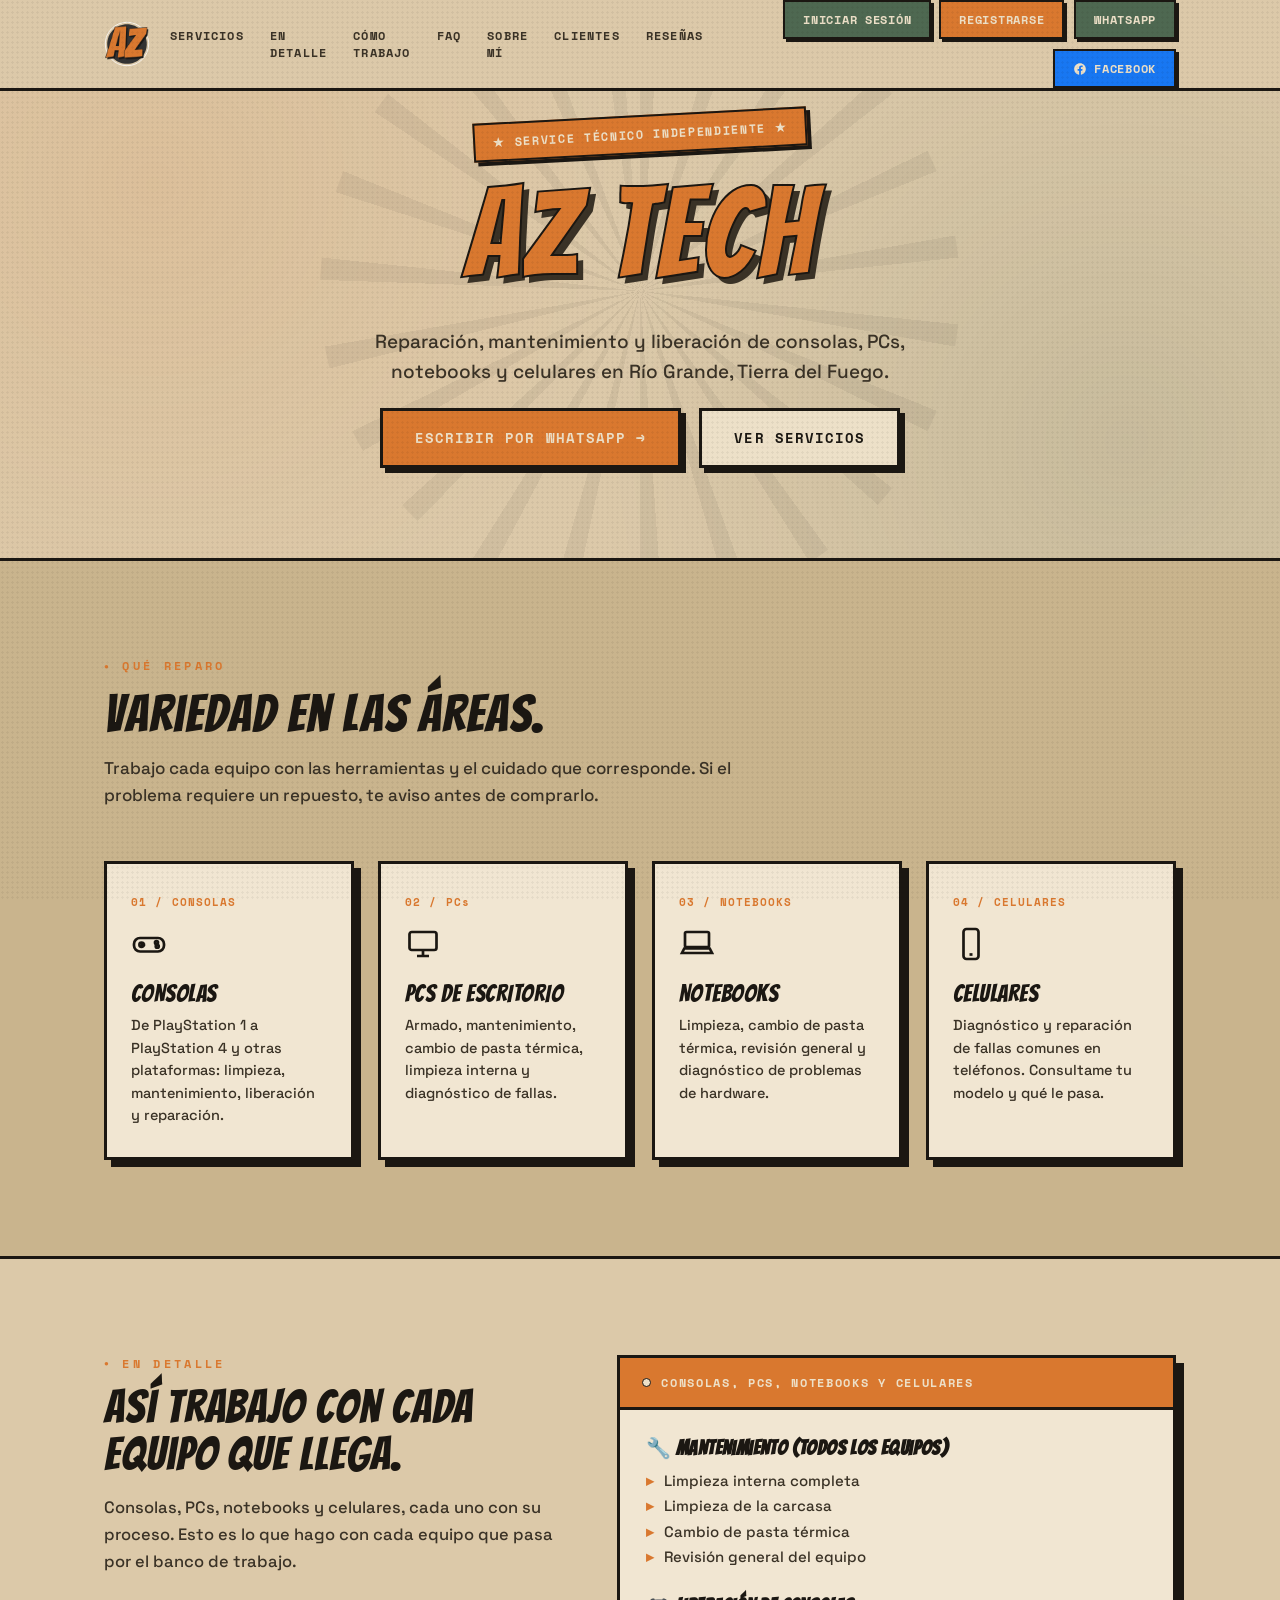
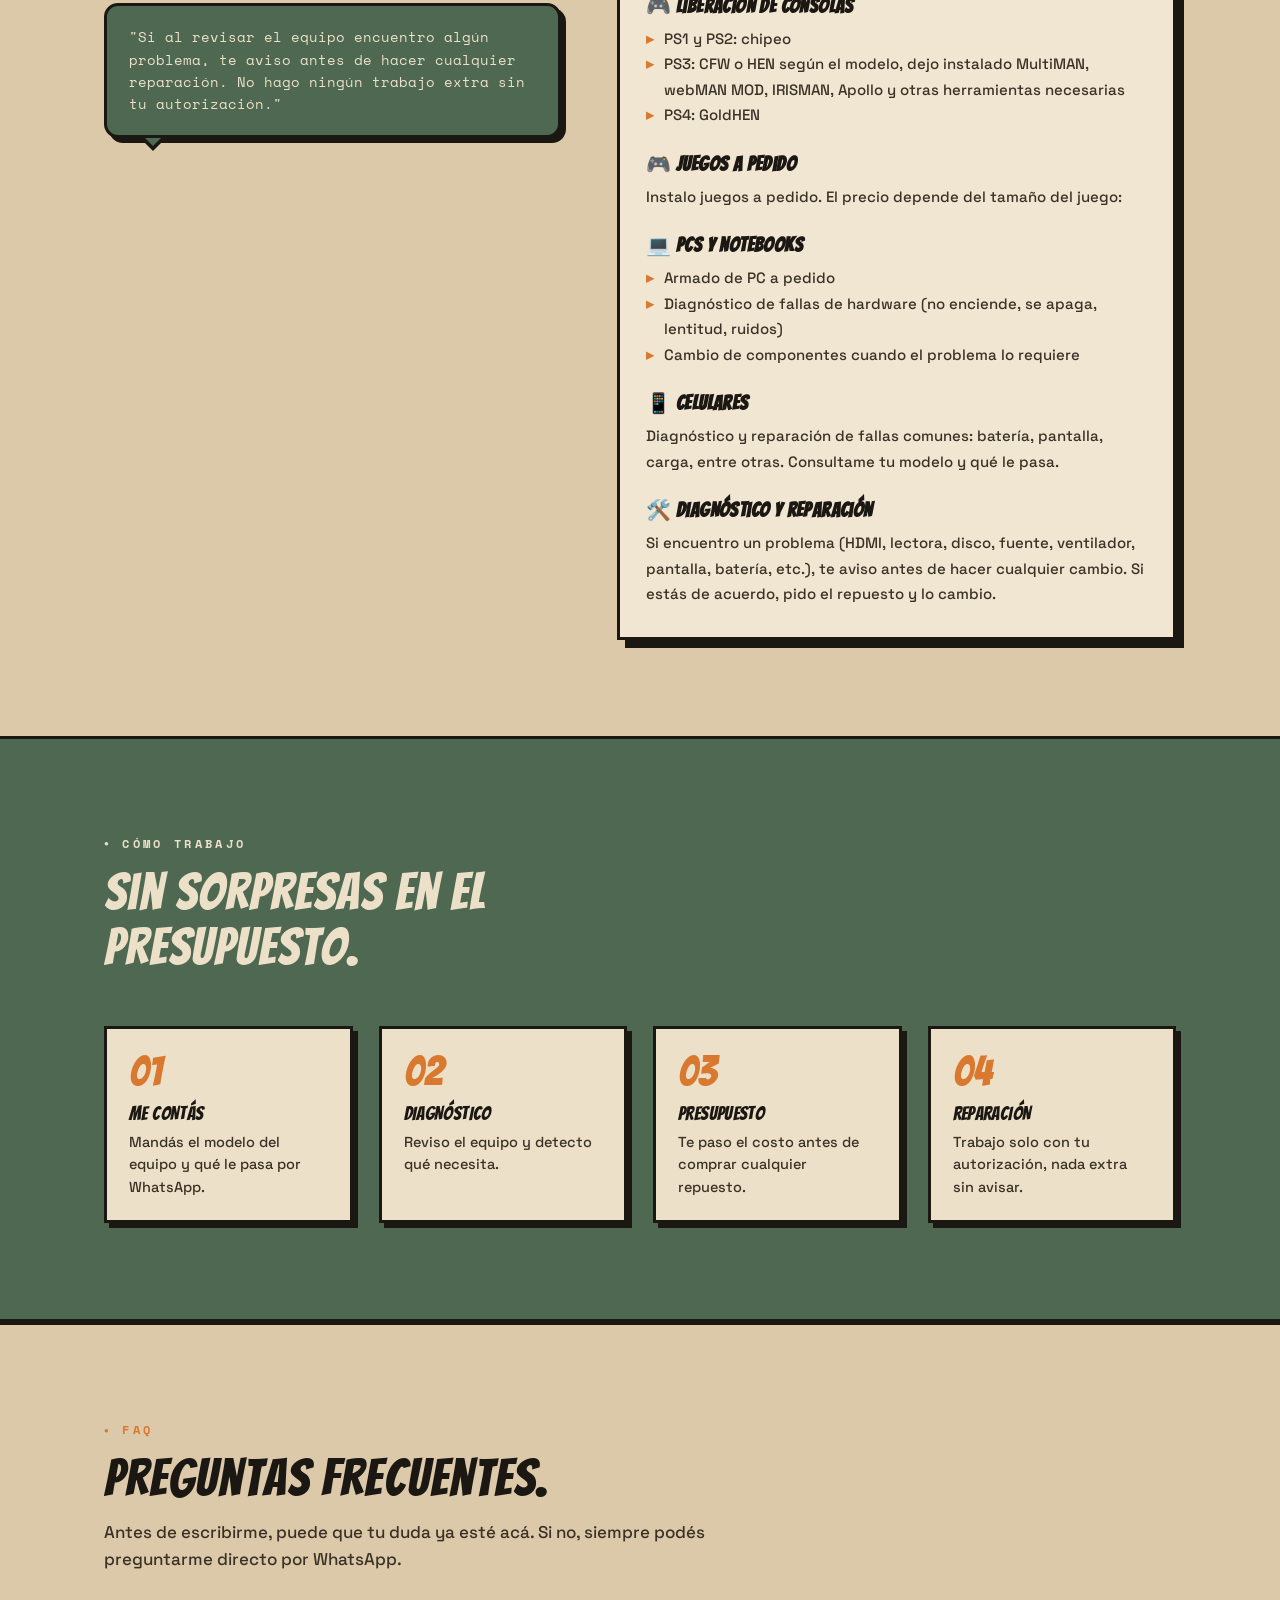
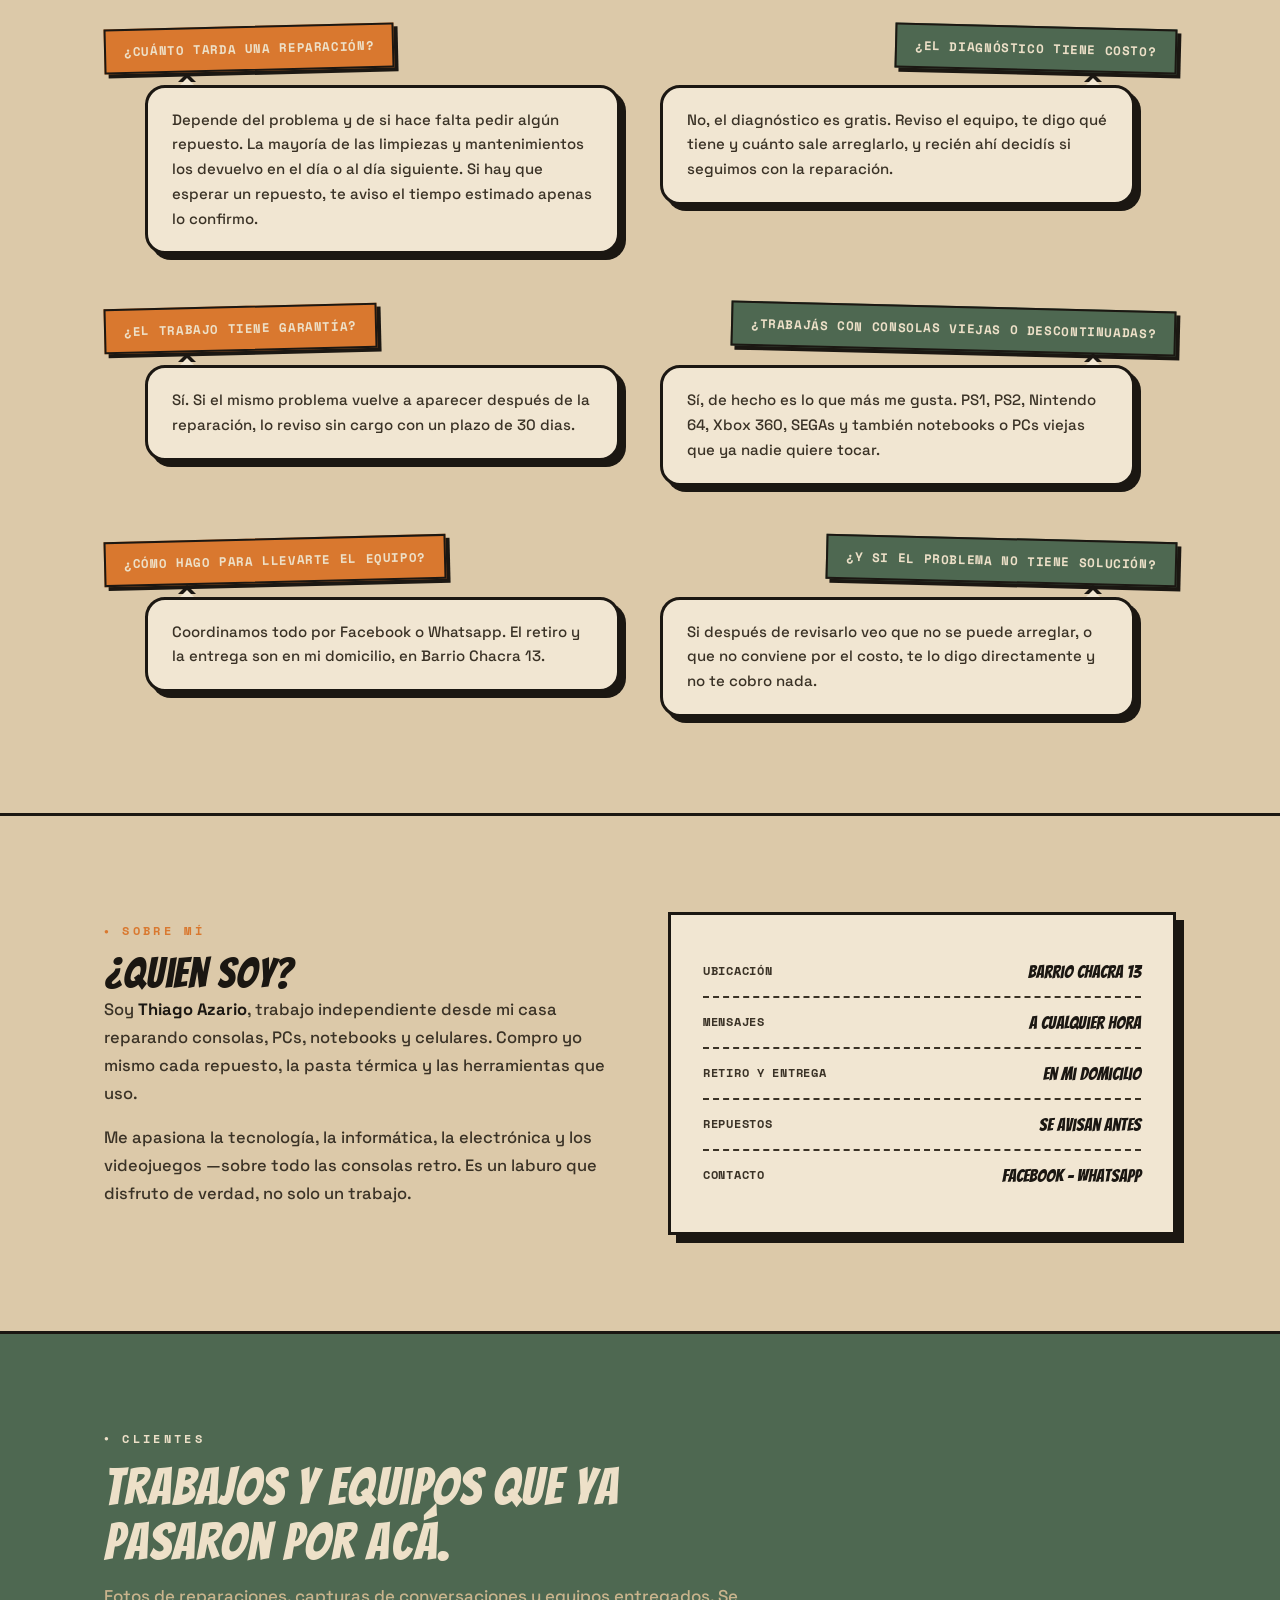
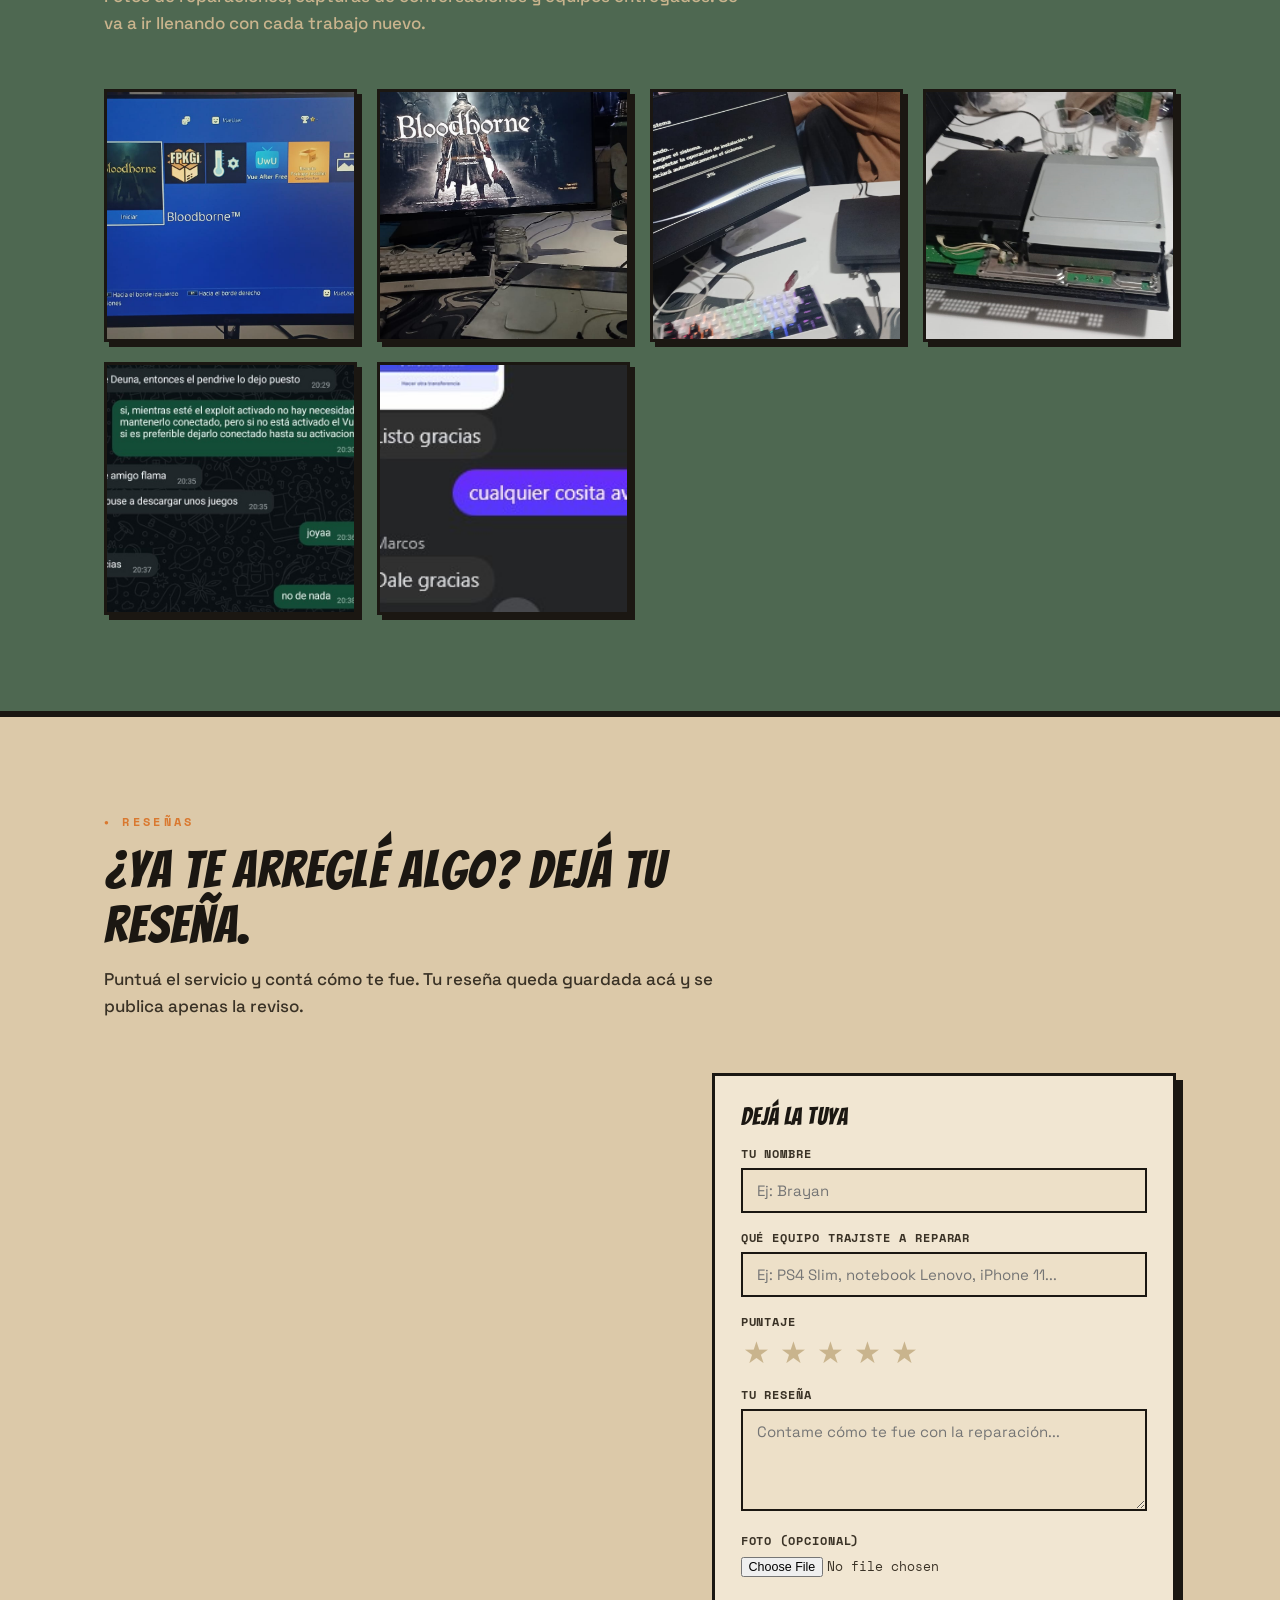
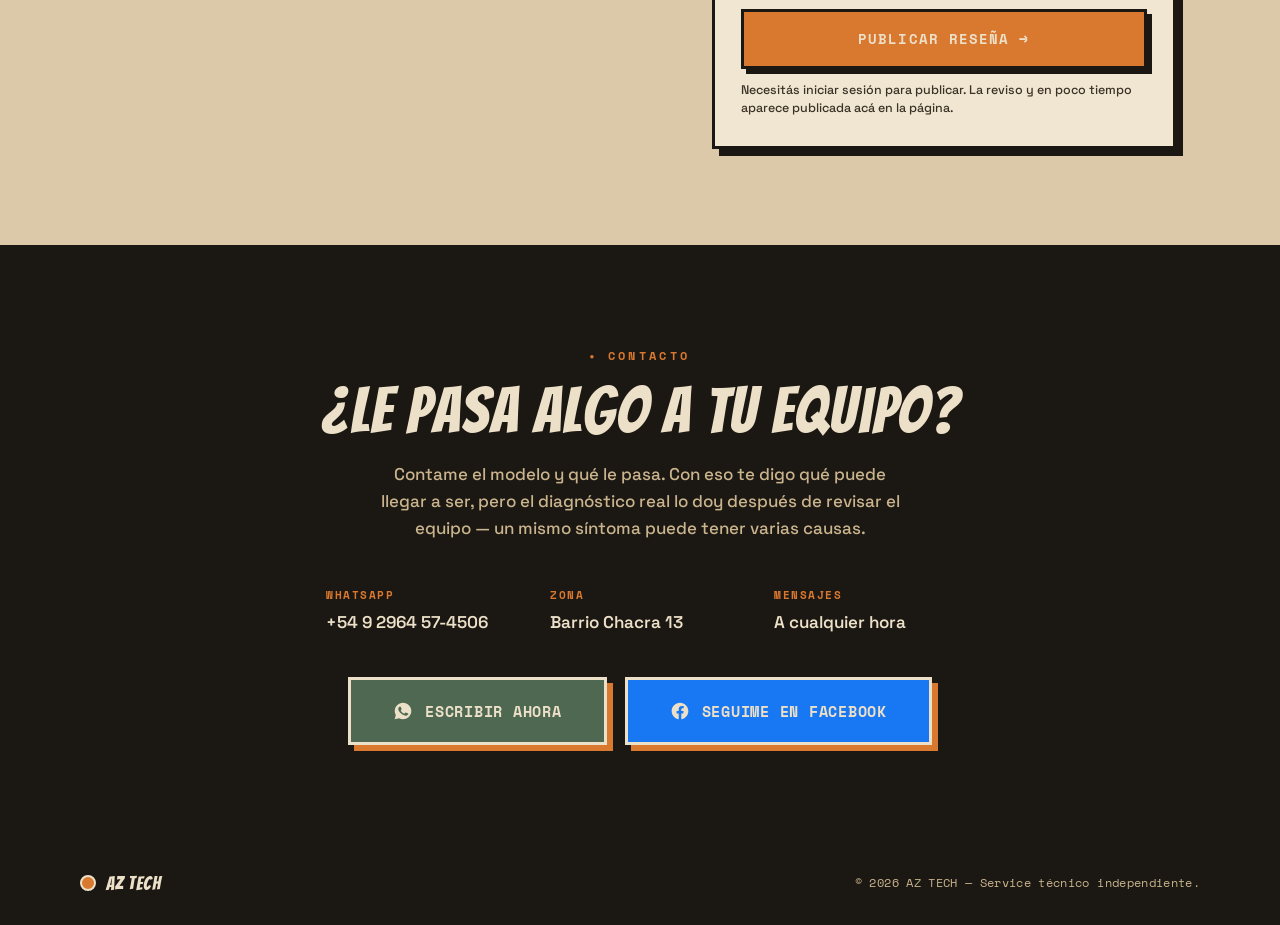
==== index.html @ 8b5b864e "Remove game installation pricing list Removed pricing list for game installation services." ====
<!DOCTYPE html>
<html lang="es">
<head>
<meta charset="UTF-8">
<meta name="viewport" content="width=device-width, initial-scale=1.0">
<title>AZ TECH — Reparación de consolas, PC y celulares en Río Grande</title>
<meta name="description" content="Service técnico independiente en Río Grande. Reparación y mantenimiento de consolas (PS1 a PS4), PCs, notebooks y celulares. Diagnóstico gratis, sin sorpresas en el presupuesto.">
<link rel="canonical" href="https://jakkgg.github.io/aztech-web/">

<!-- Open Graph (vista previa al compartir en WhatsApp / Facebook) -->
<meta property="og:type" content="website">
<meta property="og:locale" content="es_AR">
<meta property="og:site_name" content="AZ TECH">
<meta property="og:url" content="https://jakkgg.github.io/aztech-web/">
<meta property="og:title" content="AZ TECH — Reparación de consolas, PC y celulares en Río Grande">
<meta property="og:description" content="Service técnico independiente en Río Grande, Tierra del Fuego. Consolas, PCs, notebooks y celulares. Diagnóstico gratis, sin sorpresas en el presupuesto.">
<meta property="og:image" content="https://jakkgg.github.io/aztech-web/favicon.png">

<!-- Twitter Card -->
<meta name="twitter:card" content="summary_large_image">
<meta name="twitter:title" content="AZ TECH — Service técnico en Río Grande, Tierra del Fuego">
<meta name="twitter:description" content="Reparación de consolas, PCs, notebooks y celulares. Diagnóstico gratis, sin sorpresas en el presupuesto.">
<meta name="twitter:image" content="https://jakkgg.github.io/aztech-web/favicon.png">

<link rel="icon" type="image/png" href="favicon.png">
<link rel="preconnect" href="https://fonts.googleapis.com">
<link rel="preconnect" href="https://fonts.gstatic.com" crossorigin>
<link href="https://fonts.googleapis.com/css2?family=Bangers&family=Space+Grotesk:wght@400;500;600;700&family=Space+Mono:wght@400;700&display=swap" rel="stylesheet">
<style>
  :root{
    --cream:#DCC9A9;
    --cream-lt:#EDE0C8;
    --cream-dk:#C9B48D;
    --ink:#1B1712;
    --ink-soft:#3A3226;
    --orange:#D9782F;
    --orange-dk:#A85A20;
    --green:#4E6851;
    --green-dk:#354A39;
    --paper:#F1E6D2;
    --fb-blue:#1877F2;
    --fb-blue-dk:#0F5AC7;
  }

  *{box-sizing:border-box; margin:0; padding:0;}
  html{scroll-behavior:smooth;}

  body{
    background:var(--cream);
    color:var(--ink);
    font-family:'Space Grotesk', sans-serif;
    font-weight:500;
    position:relative;
    overflow-x:hidden;
  }

  body::before{
    content:"";
    position:fixed; inset:0;
    background-image: radial-gradient(var(--ink) 1px, transparent 1.2px);
    background-size: 5px 5px;
    opacity:0.05;
    pointer-events:none;
    z-index:400;
  }

  a{color:inherit; text-decoration:none;}
  ul{list-style:none;}

  .wrap{max-width:1120px; margin:0 auto; padding:0 24px;}

  .eyebrow{
    font-family:'Space Mono', monospace;
    font-weight:700;
    font-size:12px;
    letter-spacing:0.28em;
    text-transform:uppercase;
    color:var(--orange);
    display:flex; align-items:center; gap:10px;
  }
  .eyebrow::before{content:"●"; font-size:8px; color:var(--orange);}

  h1,h2,h3{
    font-family:'Bangers', cursive;
    font-weight:400;
    letter-spacing:0.02em;
  }

  /* thick-border comic card mixin via class */
  .ink-card{
    border:3px solid var(--ink);
    box-shadow:7px 7px 0 var(--ink);
    background:var(--paper);
  }

  /* ==================================================================
     INTRO SPLASH — rápida: fondo naranja girando + logo que aparece
     chiquito, pega un salto grande, y se achica de nuevo. Todo en
     poco más de un segundo.
     ================================================================== */
  #intro-splash{
    position:fixed;
    inset:0;
    z-index:9999;
    background:var(--orange);
    display:flex;
    align-items:center;
    justify-content:center;
    overflow:hidden;
    animation: introOut .3s ease forwards;
    animation-delay:1.05s;
  }
  #intro-splash .spin-bg{
    position:absolute;
    width:260vmax;
    height:260vmax;
    left:50%; top:50%;
    margin-left:-130vmax;
    margin-top:-130vmax;
    background:
      repeating-conic-gradient(
        var(--ink) 0deg 12deg,
        transparent 12deg 30deg
      );
    opacity:0.16;
    animation: spinBg 1.3s cubic-bezier(.3,0,.4,1) forwards;
  }
  @keyframes spinBg{
    0%{   transform:rotate(0deg)   scale(0.3); opacity:0; }
    12%{  opacity:.16; }
    100%{ transform:rotate(650deg) scale(1);   opacity:.16; }
  }

  #intro-splash .intro-logo{
    position:relative;
    z-index:2;
    width:min(50vw, 280px);
    height:auto;
    opacity:0;
    filter:drop-shadow(0 8px 0 rgba(0,0,0,0.25));
    animation: logoBeat 1.1s cubic-bezier(.37,0,.63,1) forwards;
  }

  @keyframes logoBeat{
    0%{   transform:scale(0.12); opacity:0; }
    12%{  opacity:1; }
    50%{  transform:scale(1.3);  opacity:1; }
    88%{  opacity:1; }
    100%{ transform:scale(0.12); opacity:0; }
  }

  @keyframes introOut{
    0%{   opacity:1; visibility:visible; }
    100%{ opacity:0; visibility:hidden; pointer-events:none; }
  }

  #intro-splash.skip-now{
    animation: introOut .3s ease forwards !important;
    animation-delay:0s !important;
  }
  #intro-splash.skip-now .intro-logo,
  #intro-splash.skip-now .spin-bg{ animation:none; opacity:0; }

  @media (prefers-reduced-motion: reduce){
    #intro-splash{ animation:introOut .01s linear forwards; animation-delay:0s; }
    #intro-splash .spin-bg{ display:none; }
    #intro-splash .intro-logo{ animation:none; opacity:1; }
  }

  /* ---------- NAV ---------- */
  header{
    position:sticky; top:0; z-index:100;
    background:var(--cream);
    border-bottom:3px solid var(--ink);
  }
  nav{
    max-width:1200px; margin:0 auto; padding:16px 24px;
    display:grid; grid-template-columns:auto 1fr auto; align-items:center; gap:20px;
  }
  .brand{
    font-family:'Bangers', cursive;
    font-size:26px;
    letter-spacing:0.04em;
    color:var(--ink);
    display:flex; align-items:center; gap:10px;
  }
  .brand .badge-dot{
    width:16px; height:16px; border-radius:50%;
    background:var(--orange);
    border:2px solid var(--ink);
  }
  .brand-logo{
    height:46px;
    width:auto;
    display:block;
    transition:transform .25s ease;
  }
  .brand:hover .brand-logo{
    transform:scale(1.08) rotate(-4deg);
  }
  .brand:active .brand-logo{
    transform:scale(0.94) rotate(2deg);
  }
  .navlinks{
    display:flex; gap:26px;
    justify-content:center;
    font-family:'Space Mono', monospace;
    font-weight:700;
    font-size:12px; letter-spacing:0.1em; text-transform:uppercase;
    color:var(--ink-soft);
  }
  .navlinks a{transition:color .15s;}
  .navlinks a:hover{color:var(--orange);}
  .nav-ctas{
    display:flex; align-items:center; gap:10px; flex-wrap:wrap; justify-content:flex-end;
  }
  .nav-cta{
    font-family:'Space Mono', monospace;
    font-weight:700; font-size:12px; letter-spacing:0.06em; text-transform:uppercase;
    padding:9px 18px;
    background:var(--green);
    color:var(--cream-lt);
    border:2.5px solid var(--ink);
    box-shadow:3px 3px 0 var(--ink);
    transition:transform .12s, box-shadow .12s;
    display:inline-flex; align-items:center; gap:7px;
  }
  .nav-cta:hover{transform:translate(-2px,-2px); box-shadow:5px 5px 0 var(--ink);}
  .nav-cta.fb{
    background:var(--fb-blue);
  }
  @media (max-width:760px){ .navlinks{display:none;} }
  @media (max-width:480px){ .nav-cta span.txt{display:none;} .nav-cta{padding:9px 12px;} }

  /* ---------- HERO ---------- */
  .hero{
    position:relative;

    display:flex;
    justify-content:center;
    align-items:flex-start;
    padding:24px 0 90px;

    text-align:center;
    overflow:hidden;

    background:
      radial-gradient(circle at 12% 20%, rgba(217,120,47,.12), transparent 40%),
      radial-gradient(circle at 88% 75%, rgba(78,104,81,.14), transparent 45%),
      var(--cream);
  }
  .hero .wrap{
    position:relative;
    z-index:2;

    display:flex;
    flex-direction:column;
    align-items:center;
  }
  .hero .burst{
    position:absolute; top:-120px; left:50%; transform:translateX(-50%);
    width:640px; height:640px;
    background:
      repeating-conic-gradient(var(--ink) 0deg 4deg, transparent 4deg 16deg);
    opacity:0.06;
    border-radius:50%;
    pointer-events:none;
  }
  .hero-sticker{
    position:relative; z-index:2;
    display:inline-block;
    font-family:'Space Mono', monospace;
    font-weight:700;
    font-size:12px;
    letter-spacing:0.14em;
    text-transform:uppercase;
    background:var(--orange);
    color:var(--cream-lt);
    padding:9px 18px;
    border:2.5px solid var(--ink);
    box-shadow:4px 4px 0 var(--ink);
    transform:rotate(-3deg);
    margin-bottom:22px;
  }
  .hero h1{
    position:relative; z-index:2;
    font-size:clamp(58px, 12vw, 128px);
    line-height:0.9;
    color:var(--orange);
    -webkit-text-stroke:2px var(--ink);
    text-shadow:
      6px 6px 0 var(--ink-soft);
  }
  .hero .sub{
    position:relative; z-index:2;
    margin-top:26px;
    font-family:'Space Mono', monospace;
    font-weight:700;
    font-size:14px;
    letter-spacing:0.3em;
    text-transform:uppercase;
    color:var(--green-dk);
  }
  .hero p.lead{
    position:relative; z-index:2;
    max-width:540px; margin:36px auto 0;
    font-size:19px; color:var(--ink-soft); line-height:1.55;
  }
  .hero .ctas{
    position:relative; z-index:2;
    margin-top:22px;
    display:flex; gap:18px; justify-content:center; flex-wrap:wrap;
  }
  .btn-primary{
    font-family:'Space Mono', monospace;
    font-weight:700; font-size:13.5px; letter-spacing:0.08em; text-transform:uppercase;
    padding:17px 32px;
    background:var(--orange);
    color:var(--cream-lt);
    border:3px solid var(--ink);
    box-shadow:5px 5px 0 var(--ink);
    display:inline-flex; align-items:center; gap:10px;
    transition:transform .12s, box-shadow .12s;
  }
  .btn-primary:hover{transform:translate(-3px,-3px); box-shadow:8px 8px 0 var(--ink);}
  .btn-ghost{
    font-family:'Space Mono', monospace;
    font-weight:700; font-size:13.5px; letter-spacing:0.08em; text-transform:uppercase;
    padding:17px 32px;
    background:var(--cream-lt);
    color:var(--ink);
    border:3px solid var(--ink);
    box-shadow:5px 5px 0 var(--ink);
    transition:transform .12s, box-shadow .12s;
  }
  .btn-ghost:hover{transform:translate(-3px,-3px); box-shadow:8px 8px 0 var(--ink);}

  /* ---------- SECTION shared ---------- */
  section{padding:96px 0;}
  .sec-head{max-width:640px; margin-bottom:52px;}
  .sec-head h2{
    font-size:clamp(34px,5.5vw,52px);
    margin-top:12px;
    color:var(--ink);
  }
  .sec-head p{margin-top:14px; font-size:17px; color:var(--ink-soft); line-height:1.6;}

  /* ---------- SERVICES ---------- */
  .services{background:var(--cream-dk); border-top:3px solid var(--ink); border-bottom:3px solid var(--ink);}
  .svc-grid{
    display:grid; grid-template-columns:repeat(4,1fr); gap:24px;
  }
  @media (max-width:900px){ .svc-grid{grid-template-columns:repeat(2,1fr);} }
  @media (max-width:520px){ .svc-grid{grid-template-columns:1fr;} }

  .svc-card{
    padding:30px 24px;
    position:relative;
    transition:transform .15s, box-shadow .15s;
  }
  .svc-card:hover{transform:translate(-3px,-3px); box-shadow:10px 10px 0 var(--ink);}
  .svc-num{
    font-family:'Space Mono', monospace; font-weight:700;
    font-size:11px; color:var(--orange); letter-spacing:0.1em;
  }
  .svc-icon{margin:16px 0 14px; color:var(--ink);}
  .svc-card h3{font-size:24px; color:var(--ink); text-transform:uppercase;}
  .svc-card p{margin-top:8px; font-size:14.5px; color:var(--ink-soft); line-height:1.55;}

  /* ---------- SPOTLIGHT: PlayStation ---------- */
  .spotlight{
    position:relative;
    background:var(--cream);
  }
  .spot-grid{
    display:grid; grid-template-columns:0.9fr 1.1fr; gap:56px; align-items:start;
  }
  @media (max-width:860px){ .spot-grid{grid-template-columns:1fr;} }

  .spot-left h2{font-size:clamp(30px,4.8vw,46px); color:var(--ink); margin-top:12px; line-height:1.02;}
  .spot-left p{margin-top:16px; color:var(--ink-soft); font-size:16.5px; line-height:1.65;}

  .speech-bubble{
    position:relative;
    margin-top:28px;
    background:var(--green);
    color:var(--cream-lt);
    padding:20px 22px;
    border:3px solid var(--ink);
    box-shadow:5px 5px 0 var(--ink);
    font-family:'Space Mono', monospace;
    font-size:13.5px;
    line-height:1.65;
    border-radius:14px;
  }
  .speech-bubble::after{
    content:"";
    position:absolute; left:36px; bottom:-16px;
    width:0; height:0;
    border:10px solid transparent;
    border-top-color:var(--ink);
    border-bottom:0;
  }
  .speech-bubble::before{
    content:"";
    position:absolute; left:38px; bottom:-11px;
    width:0; height:0;
    border:8px solid transparent;
    border-top-color:var(--green);
    border-bottom:0;
    z-index:1;
  }

  .card-panel{background:var(--paper); border:3px solid var(--ink); box-shadow:8px 8px 0 var(--ink);}
  .card-panel .cp-head{
    padding:16px 22px;
    border-bottom:3px solid var(--ink);
    background:var(--orange);
    display:flex; align-items:center; gap:10px;
  }
  .card-panel .cp-head .dot{width:9px;height:9px;border-radius:50%;background:var(--cream-lt); border:1.5px solid var(--ink);}
  .card-panel .cp-head span{
    font-family:'Space Mono', monospace; font-weight:700;
    font-size:12px; letter-spacing:0.14em; text-transform:uppercase; color:var(--cream-lt);
  }
  .cp-body{padding:26px 26px 30px;}
  .cp-block{margin-bottom:24px;}
  .cp-block:last-child{margin-bottom:0;}
  .cp-block h4{
    font-family:'Bangers', cursive;
    font-size:20px; letter-spacing:0.02em; color:var(--ink); margin-bottom:8px;
  }
  .cp-block ul li{position:relative; padding-left:18px; font-size:15px; color:var(--ink-soft); line-height:1.7;}
  .cp-block ul li::before{content:"▸"; position:absolute; left:0; top:0; color:var(--orange); font-weight:700;}
  .cp-block p{font-size:15px; color:var(--ink-soft); line-height:1.7;}

  /* ---------- PROCESS ---------- */
  .process{background:var(--green); border-top:3px solid var(--ink); border-bottom:3px solid var(--ink);}
  .process .eyebrow{color:var(--cream-lt);}
  .process .eyebrow::before{color:var(--cream-lt);}
  .process .sec-head h2{color:var(--cream-lt);}
  .proc-list{display:grid; grid-template-columns:repeat(4,1fr); gap:26px;}
  @media (max-width:860px){ .proc-list{grid-template-columns:repeat(2,1fr);} }
  @media (max-width:520px){ .proc-list{grid-template-columns:1fr;} }
  .proc-item{
    background:var(--cream-lt);
    border:3px solid var(--ink);
    box-shadow:5px 5px 0 var(--ink);
    padding:22px;
  }
  .proc-item .pn{
    font-family:'Bangers', cursive;
    font-size:42px;
    color:var(--orange);
    line-height:1;
  }
  .proc-item h3{margin-top:10px; font-size:19px; color:var(--ink); text-transform:uppercase;}
  .proc-item p{margin-top:8px; font-size:14.5px; color:var(--ink-soft); line-height:1.55;}

  /* ---------- FAQ ---------- */
  .faq{background:var(--cream); border-top:3px solid var(--ink); border-bottom:3px solid var(--ink);}
  .faq-grid{
    display:grid;
    grid-template-columns:repeat(2,1fr);
    gap:52px 40px;
  }
  @media (max-width:760px){ .faq-grid{grid-template-columns:1fr; gap:46px;} }

  .faq-item{display:flex; flex-direction:column;}
  .faq-q{
    align-self:flex-start;
    font-family:'Space Mono', monospace;
    font-weight:700;
    font-size:12.5px;
    letter-spacing:0.05em;
    text-transform:uppercase;
    background:var(--orange);
    color:var(--cream-lt);
    padding:11px 18px;
    border:2.5px solid var(--ink);
    box-shadow:4px 4px 0 var(--ink);
    transform:rotate(-1.4deg);
    max-width:88%;
  }
  .faq-a{
    position:relative;
    align-self:flex-end;
    max-width:92%;
    margin-top:14px;
    background:var(--paper);
    border:3px solid var(--ink);
    box-shadow:6px 6px 0 var(--ink);
    border-radius:20px;
    padding:20px 24px;
    font-size:15px;
    color:var(--ink-soft);
    line-height:1.65;
  }
  .faq-a::after{
    content:"";
    position:absolute; left:30px; top:-15px;
    width:0; height:0;
    border:9px solid transparent;
    border-bottom-color:var(--ink);
    border-top:0;
  }
  .faq-a::before{
    content:"";
    position:absolute; left:32px; top:-10px;
    width:0; height:0;
    border:7px solid transparent;
    border-bottom-color:var(--paper);
    border-top:0;
    z-index:1;
  }
  .faq-item:nth-child(even) .faq-q{
    background:var(--green);
    align-self:flex-end;
    transform:rotate(1.4deg);
  }
  .faq-item:nth-child(even) .faq-a{
    align-self:flex-start;
  }
  .faq-item:nth-child(even) .faq-a::after{
    left:auto; right:30px;
  }
  .faq-item:nth-child(even) .faq-a::before{
    left:auto; right:32px;
  }

  /* ---------- ABOUT ---------- */
  .about-grid{display:grid; grid-template-columns:1fr 1fr; gap:56px; align-items:center;}
  @media (max-width:860px){ .about-grid{grid-template-columns:1fr;} }
  .about-copy p{font-size:16.5px; color:var(--ink-soft); line-height:1.7; margin-bottom:16px;}
  .about-copy strong{color:var(--ink); font-weight:700;}

  .polaroid{
    display:inline-block;
    background:var(--cream-lt);
    border:3px solid var(--ink);
    box-shadow:6px 6px 0 var(--ink);
    padding:10px 10px 16px;
    transform:rotate(-2.5deg);
    margin-bottom:26px;
  }
  .polaroid img{
    display:block;
    width:150px; height:150px;
    object-fit:cover;
    border:2px solid var(--ink);
  }
  .polaroid .cap{
    margin-top:10px;
    font-family:'Space Mono', monospace;
    font-weight:700;
    font-size:11.5px;
    letter-spacing:0.04em;
    text-align:center;
    color:var(--ink-soft);
  }

  .stat-panel{background:var(--paper); border:3px solid var(--ink); box-shadow:8px 8px 0 var(--ink); padding:32px;}
  .stat-row{display:flex; justify-content:space-between; padding:15px 0; border-bottom:2px dashed var(--ink-soft);}
  .stat-row:last-child{border-bottom:none;}
  .stat-row .label{
    font-family:'Space Mono', monospace; font-weight:700;
    font-size:12px; letter-spacing:0.06em; text-transform:uppercase; color:var(--ink-soft);
  }
  .stat-row .value{font-family:'Bangers', cursive; font-size:18px; color:var(--ink); text-align:right;}

  /* ---------- CLIENTES ---------- */
  .clientes{
    background:var(--green);
    border-top:3px solid var(--ink);
    border-bottom:3px solid var(--ink);
  }
  .clientes .eyebrow{color:var(--cream-lt);}
  .clientes .eyebrow::before{color:var(--cream-lt);}
  .clientes .sec-head h2{color:var(--cream-lt);}
  .clientes .sec-head p{color:var(--cream-dk);}
  .clientes-grid{
    display:grid;
    grid-template-columns:repeat(4,1fr);
    gap:20px;
  }
  @media (max-width:860px){ .clientes-grid{grid-template-columns:repeat(2,1fr);} }
  @media (max-width:520px){ .clientes-grid{grid-template-columns:1fr;} }
  .cl-tile{
    aspect-ratio:1/1;
    background:var(--cream-lt);
    border:3px solid var(--ink);
    box-shadow:5px 5px 0 var(--ink);
    display:flex;
    flex-direction:column;
    align-items:center;
    justify-content:center;
    gap:8px;
    color:var(--ink-soft);
    text-align:center;
    padding:14px;
  }
  .cl-tile.filled{padding:0; overflow:hidden; position:relative; cursor:pointer;}
  .cl-tile.filled img{width:100%; height:100%; object-fit:cover; display:block; transition:transform .3s ease, filter .3s ease;}
  .cl-tile.filled:hover img{transform:scale(1.08); filter:brightness(.75);}
  .cl-tile.filled::after{
    content:"🔍 Ver foto";
    position:absolute; inset:0;
    display:flex; align-items:center; justify-content:center;
    font-family:'Space Mono', monospace;
    font-weight:700;
    font-size:12px;
    letter-spacing:0.06em;
    text-transform:uppercase;
    color:var(--cream-lt);
    text-shadow:0 1px 3px rgba(0,0,0,.6);
    opacity:0;
    transition:opacity .3s ease;
    pointer-events:none;
  }
  .cl-tile.filled:hover::after{opacity:1;}

  /* ---------- LIGHTBOX ---------- */
  #lightbox{
    position:fixed; inset:0; z-index:2000;
    background:rgba(27,23,18,0.92);
    display:none;
    align-items:center; justify-content:center;
    padding:40px 20px;
    cursor:zoom-out;
  }
  #lightbox.open{display:flex;}
  #lightbox img{
    max-width:min(900px, 92vw);
    max-height:86vh;
    object-fit:contain;
    border:3px solid var(--cream-lt);
    box-shadow:0 20px 60px rgba(0,0,0,.5);
    cursor:default;
  }
  #lightbox .lb-close{
    position:absolute;
    top:22px; right:26px;
    width:42px; height:42px;
    border-radius:50%;
    background:var(--cream-lt);
    border:2px solid var(--ink);
    color:var(--ink);
    font-family:'Space Mono', monospace;
    font-size:18px;
    font-weight:700;
    display:flex; align-items:center; justify-content:center;
    cursor:pointer;
  }
  .cl-tile .plus{
    font-family:'Bangers', cursive;
    font-size:34px;
    color:var(--green-dk);
    line-height:1;
  }
  .cl-tile .cl-label{
    font-family:'Space Mono', monospace;
    font-weight:700;
    font-size:11px;
    letter-spacing:0.06em;
    text-transform:uppercase;
  }

  /* ---------- RESEÑAS ---------- */
  .resenas{background:var(--cream); border-top:3px solid var(--ink); border-bottom:3px solid var(--ink);}
  .resenas-layout{
    display:grid;
    grid-template-columns:1.1fr 0.9fr;
    gap:40px;
    align-items:start;
  }
  @media (max-width:900px){ .resenas-layout{grid-template-columns:1fr;} }

  .resenas-grid{
    display:flex;
    flex-direction:column;
    gap:20px;
  }
  .resena-card{
    background:var(--paper);
    border:3px solid var(--ink);
    box-shadow:6px 6px 0 var(--ink);
    padding:22px 24px;
  }
  .resena-card .rc-top{
    display:flex;
    align-items:center;
    justify-content:space-between;
    gap:10px;
    flex-wrap:wrap;
  }
  .resena-card .rc-name{
    font-family:'Bangers', cursive;
    font-size:19px;
    color:var(--ink);
  }
  .resena-card .rc-stars{
    font-size:16px;
    letter-spacing:2px;
    color:var(--cream-dk);
  }
  .resena-card .rc-stars .on{ color:var(--orange); }
  .resena-card .rc-text{
    margin-top:10px;
    font-size:15px;
    color:var(--ink-soft);
    line-height:1.65;
  }
  .resena-card .rc-photo{
    margin-top:14px;
    width:120px; height:120px;
    object-fit:cover;
    border:2.5px solid var(--ink);
    cursor:pointer;
    display:block;
  }
  .resenas-empty{
    font-family:'Space Mono', monospace;
    font-size:14px;
    color:var(--ink-soft);
    border:2px dashed var(--ink-soft);
    padding:24px;
    text-align:center;
  }

  .resena-form{padding:28px 26px;}
  .resena-form h3{
    font-size:24px;
    color:var(--ink);
    margin-bottom:16px;
  }
  .rf-label{
    display:block;
    font-family:'Space Mono', monospace;
    font-weight:700;
    font-size:11.5px;
    letter-spacing:0.08em;
    text-transform:uppercase;
    color:var(--ink-soft);
    margin:16px 0 6px;
  }
  .rf-label:first-of-type{ margin-top:0; }
  .rf-input{
    width:100%;
    font-family:'Space Grotesk', sans-serif;
    font-size:15px;
    color:var(--ink);
    background:var(--cream-lt);
    border:2.5px solid var(--ink);
    padding:11px 14px;
    resize:vertical;
  }
  .rf-input:focus{ outline:3px solid var(--orange); outline-offset:1px; }
  .rf-stars{ display:flex; gap:6px; }
  .rf-star{
    font-size:30px;
    line-height:1;
    background:none;
    border:none;
    color:var(--cream-dk);
    cursor:pointer;
    padding:2px;
    transition:transform .1s ease;
  }
  .rf-star:hover{ transform:scale(1.15); }
  .rf-star.on{ color:var(--orange); }
  .rf-file{
    font-family:'Space Mono', monospace;
    font-size:12.5px;
    color:var(--ink-soft);
  }
  .rf-preview{ margin-top:10px; }
  .rf-preview img{
    width:90px; height:90px;
    object-fit:cover;
    border:2.5px solid var(--ink);
  }
  .rf-submit{ width:100%; justify-content:center; margin-top:22px; }
  .rf-note{
    margin-top:12px;
    font-size:12.5px;
    color:var(--ink-soft);
    line-height:1.5;
  }

  /* ---------- CONTACT ---------- */
  .contact{
    position:relative; text-align:center;
    background:var(--ink);
    border-top:3px solid var(--ink);
  }
  .contact .eyebrow{color:var(--orange);}
  .contact .eyebrow::before{color:var(--orange);}
  .contact h2{font-size:clamp(38px,6.5vw,64px); color:var(--cream-lt);}
  .contact p.lead{max-width:520px; margin:16px auto 0; color:var(--cream-dk); font-size:17px; line-height:1.6;}
  .contact-details{margin-top:44px; display:flex; justify-content:center; gap:44px; flex-wrap:wrap;}
  .cd-item{text-align:left; min-width:180px;}
  .cd-item .cd-label{
    font-family:'Space Mono', monospace; font-weight:700;
    font-size:11px; letter-spacing:0.14em; text-transform:uppercase; color:var(--orange);
  }
  .cd-item .cd-value{margin-top:8px; font-size:17px; color:var(--cream-lt); font-weight:600;}
  .contact .big-cta{margin-top:44px; display:flex; gap:18px; justify-content:center; flex-wrap:wrap;}
  .whatsapp-btn{
    font-family:'Space Mono', monospace; font-weight:700;
    font-size:15px; letter-spacing:0.05em; text-transform:uppercase;
    padding:20px 42px;
    background:var(--green);
    color:var(--cream-lt);
    border:3px solid var(--cream-lt);
    box-shadow:6px 6px 0 var(--orange);
    display:inline-flex; align-items:center; gap:12px;
    transition:transform .12s, box-shadow .12s;
  }
  .whatsapp-btn:hover{transform:translate(-3px,-3px); box-shadow:9px 9px 0 var(--orange);}
  .facebook-btn{
    font-family:'Space Mono', monospace; font-weight:700;
    font-size:15px; letter-spacing:0.05em; text-transform:uppercase;
    padding:20px 42px;
    background:var(--fb-blue);
    color:var(--cream-lt);
    border:3px solid var(--cream-lt);
    box-shadow:6px 6px 0 var(--orange);
    display:inline-flex; align-items:center; gap:12px;
    transition:transform .12s, box-shadow .12s;
  }
  .facebook-btn:hover{transform:translate(-3px,-3px); box-shadow:9px 9px 0 var(--orange);}

  /* ---------- FOOTER ---------- */
  footer{padding:32px 24px; background:var(--ink);}
  .foot-wrap{
    max-width:1120px; margin:0 auto;
    display:flex; justify-content:space-between; align-items:center; flex-wrap:wrap; gap:14px;
  }
  .foot-wrap .brand{font-size:19px; color:var(--cream-lt);}
  .foot-wrap .brand .badge-dot{background:var(--orange); border-color:var(--cream-lt);}
  footer .fine{font-family:'Space Mono', monospace; font-size:11.5px; color:var(--cream-dk); letter-spacing:0.03em;}

  /* ---------- AUTH (login / registro) ---------- */
  .auth-area{ display:flex; align-items:center; gap:8px; }
  .auth-hello{
    font-family:'Space Mono', monospace; font-weight:700; font-size:11px;
    letter-spacing:0.04em; text-transform:uppercase; color:var(--ink-soft);
    white-space:nowrap;
  }
  .nav-cta.auth-register{ background:var(--orange); }
  .nav-cta.auth-logout{ background:var(--ink); }

  .modal-overlay{
    position:fixed; inset:0; z-index:3000;
    background:rgba(27,23,18,0.78);
    display:none; align-items:center; justify-content:center;
    padding:20px;
  }
  .modal-overlay.open{ display:flex; }
  .modal-box{
    background:var(--paper); border:3px solid var(--ink); box-shadow:8px 8px 0 var(--ink);
    max-width:380px; width:100%; padding:30px 26px 26px; position:relative;
  }
  .modal-close{
    position:absolute; top:12px; right:14px;
    background:none; border:none; font-size:20px; line-height:1; cursor:pointer; color:var(--ink);
  }
  .modal-tabs{ display:flex; gap:8px; margin-bottom:20px; }
  .modal-tab{
    flex:1; padding:10px; font-family:'Space Mono', monospace; font-weight:700; font-size:11.5px;
    text-transform:uppercase; letter-spacing:0.05em;
    background:var(--cream-lt); border:2px solid var(--ink); cursor:pointer; color:var(--ink-soft);
  }
  .modal-tab.active{ background:var(--orange); color:var(--cream-lt); }
  .modal-msg{ font-size:13px; color:var(--ink-soft); line-height:1.5; margin-bottom:16px; display:none; }
  .modal-box h3{ font-size:22px; margin-bottom:4px; }
  .auth-error{ color:#B0413E; font-size:12.5px; margin-top:10px; display:none; }

  @media (prefers-reduced-motion: reduce){ *{transition:none !important;} }
  a:focus-visible, button:focus-visible{outline:3px solid var(--orange); outline-offset:3px;}
</style>
</head>
<body>

<div id="intro-splash" role="presentation" aria-hidden="true">
  <div class="spin-bg"></div>
  <img src="logo.svg" alt="" class="intro-logo">
</div>

<header>
  <nav class="wrap">
    <a class="brand" href="#" aria-label="Ir al inicio"><img src="logo.svg" class="brand-logo" alt="AZ TECH"></a>
    <div class="navlinks">
      <a href="#servicios">Servicios</a>
      <a href="#detalle">En detalle</a>
      <a href="#proceso">Cómo trabajo</a>
      <a href="#faq">FAQ</a>
      <a href="#sobre-mi">Sobre mí</a>
      <a href="#clientes">Clientes</a>
      <a href="#resenas">Reseñas</a>
    </div>
    <div class="nav-ctas">
      <div class="auth-area" id="auth-area">
        <button type="button" class="nav-cta" id="btn-login-nav">Iniciar sesión</button>
        <button type="button" class="nav-cta auth-register" id="btn-register-nav">Registrarse</button>
      </div>
      <a class="nav-cta" href="https://wa.me/5492964574506?text=Hola%20AZ%20TECH!%20Quiero%20consultar%20por%20un%20servicio." target="_blank" rel="noopener">
        <span class="txt">WhatsApp</span>
      </a>
      <a class="nav-cta fb" href="https://www.facebook.com/profile.php?id=61572183662180" target="_blank" rel="noopener" aria-label="AZ TECH en Facebook">
        <svg width="14" height="14" viewBox="0 0 24 24" fill="currentColor"><path d="M22 12.06C22 6.5 17.52 2 12 2S2 6.5 2 12.06c0 5.02 3.66 9.18 8.44 9.94v-7.03H7.9v-2.91h2.54V9.83c0-2.51 1.49-3.89 3.77-3.89 1.09 0 2.24.2 2.24.2v2.47h-1.26c-1.24 0-1.63.78-1.63 1.58v1.9h2.78l-.44 2.91h-2.34V22c4.78-.76 8.44-4.92 8.44-9.94z"/></svg>
        <span class="txt">Facebook</span>
      </a>
    </div>
  </nav>
</header>

<section class="hero">
    <div class="burst"></div>

    <div class="wrap">

        <div class="hero-sticker">
            ★ SERVICE TÉCNICO INDEPENDIENTE ★
        </div>

        <h1>AZ TECH</h1>

        <p class="lead">
            Reparación, mantenimiento y liberación de consolas, PCs,
            notebooks y celulares en Río Grande, Tierra del Fuego.
        </p>

        <div class="ctas">
            <a class="btn-primary"
               href="https://wa.me/5492964574506?text=Hola%20AZ%20TECH!%20Quiero%20consultar%20por%20un%20servicio."
               target="_blank">
                Escribir por WhatsApp →
            </a>

            <a class="btn-ghost" href="#servicios">
                Ver servicios
            </a>
        </div>

    </div>
</section>

<section class="services" id="servicios">
  <div class="wrap">
    <div class="sec-head">
      <div class="eyebrow">Qué reparo</div>
      <h2>Variedad en las áreas.</h2>
      <p>Trabajo cada equipo con las herramientas y el cuidado que corresponde. Si el problema requiere un repuesto, te aviso antes de comprarlo.</p>
    </div>

    <div class="svc-grid">
      <div class="svc-card ink-card">
        <div class="svc-num">01 / CONSOLAS</div>
        <div class="svc-icon">
          <svg width="36" height="36" viewBox="0 0 24 24" fill="none" stroke="currentColor" stroke-width="1.8"><rect x="2" y="8" width="20" height="9" rx="4"/><circle cx="7" cy="12.5" r="1.4"/><circle cx="17" cy="11" r="1"/><circle cx="17.5" cy="13.5" r="1"/><path d="M9.5 12.5h-3M8 11v3"/></svg>
        </div>
        <h3>Consolas</h3>
        <p>De PlayStation 1 a PlayStation 4 y otras plataformas: limpieza, mantenimiento, liberación y reparación.</p>
      </div>

      <div class="svc-card ink-card">
        <div class="svc-num">02 / PCs</div>
        <div class="svc-icon">
          <svg width="36" height="36" viewBox="0 0 24 24" fill="none" stroke="currentColor" stroke-width="1.8"><rect x="3" y="4" width="18" height="12" rx="1.5"/><path d="M8 20h8M12 16v4"/></svg>
        </div>
        <h3>PCs de escritorio</h3>
        <p>Armado, mantenimiento, cambio de pasta térmica, limpieza interna y diagnóstico de fallas.</p>
      </div>

      <div class="svc-card ink-card">
        <div class="svc-num">03 / NOTEBOOKS</div>
        <div class="svc-icon">
          <svg width="36" height="36" viewBox="0 0 24 24" fill="none" stroke="currentColor" stroke-width="1.8"><rect x="4" y="4" width="16" height="10" rx="1"/><path d="M2 18h20l-1.5-3h-17z"/></svg>
        </div>
        <h3>Notebooks</h3>
        <p>Limpieza, cambio de pasta térmica, revisión general y diagnóstico de problemas de hardware.</p>
      </div>

      <div class="svc-card ink-card">
        <div class="svc-num">04 / CELULARES</div>
        <div class="svc-icon">
          <svg width="36" height="36" viewBox="0 0 24 24" fill="none" stroke="currentColor" stroke-width="1.8"><rect x="7" y="2" width="10" height="20" rx="2"/><path d="M11 19h2"/></svg>
        </div>
        <h3>Celulares</h3>
        <p>Diagnóstico y reparación de fallas comunes en teléfonos. Consultame tu modelo y qué le pasa.</p>
      </div>
    </div>
  </div>
</section>

<section class="spotlight" id="detalle">
  <div class="wrap">
    <div class="spot-grid">
      <div class="spot-left">
        <div class="eyebrow">En detalle</div>
        <h2>Así trabajo con cada equipo que llega.</h2>
        <p>Consolas, PCs, notebooks y celulares, cada uno con su proceso. Esto es lo que hago con cada equipo que pasa por el banco de trabajo.</p>
        <div class="speech-bubble">
          "Si al revisar el equipo encuentro algún problema, te aviso antes de hacer cualquier reparación. No hago ningún trabajo extra sin tu autorización."
        </div>
      </div>

      <div class="card-panel">
        <div class="cp-head"><span class="dot"></span><span>Consolas, PCs, notebooks y celulares</span></div>
        <div class="cp-body">
          <div class="cp-block">
            <h4>🔧 Mantenimiento (todos los equipos)</h4>
            <ul>
              <li>Limpieza interna completa</li>
              <li>Limpieza de la carcasa</li>
              <li>Cambio de pasta térmica</li>
              <li>Revisión general del equipo</li>
            </ul>
          </div>
          <div class="cp-block">
            <h4>🎮 Liberación de consolas</h4>
            <ul>
              <li>PS1 y PS2: chipeo</li>
              <li>PS3: CFW o HEN según el modelo, dejo instalado MultiMAN, webMAN MOD, IRISMAN, Apollo y otras herramientas necesarias</li>
              <li>PS4: GoldHEN</li>
            </ul>
          </div>
          <div class="cp-block">
            <h4>🎮 Juegos a pedido</h4>
            <p>Instalo juegos a pedido. El precio depende del tamaño del juego:</p>
          </div>
          <div class="cp-block">
            <h4>💻 PCs y notebooks</h4>
            <ul>
              <li>Armado de PC a pedido</li>
              <li>Diagnóstico de fallas de hardware (no enciende, se apaga, lentitud, ruidos)</li>
              <li>Cambio de componentes cuando el problema lo requiere</li>
            </ul>
          </div>
          <div class="cp-block">
            <h4>📱 Celulares</h4>
            <p>Diagnóstico y reparación de fallas comunes: batería, pantalla, carga, entre otras. Consultame tu modelo y qué le pasa.</p>
          </div>
          <div class="cp-block">
            <h4>🛠️ Diagnóstico y reparación</h4>
            <p>Si encuentro un problema (HDMI, lectora, disco, fuente, ventilador, pantalla, batería, etc.), te aviso antes de hacer cualquier cambio. Si estás de acuerdo, pido el repuesto y lo cambio.</p>
          </div>
        </div>
      </div>
    </div>
  </div>
</section>

<section class="process" id="proceso">
  <div class="wrap">
    <div class="sec-head">
      <div class="eyebrow">Cómo trabajo</div>
      <h2>Sin sorpresas en el presupuesto.</h2>
    </div>
    <div class="proc-list">
      <div class="proc-item">
        <div class="pn">01</div>
        <h3>Me contás</h3>
        <p>Mandás el modelo del equipo y qué le pasa por WhatsApp.</p>
      </div>
      <div class="proc-item">
        <div class="pn">02</div>
        <h3>Diagnóstico</h3>
        <p>Reviso el equipo y detecto qué necesita.</p>
      </div>
      <div class="proc-item">
        <div class="pn">03</div>
        <h3>Presupuesto</h3>
        <p>Te paso el costo antes de comprar cualquier repuesto.</p>
      </div>
      <div class="proc-item">
        <div class="pn">04</div>
        <h3>Reparación</h3>
        <p>Trabajo solo con tu autorización, nada extra sin avisar.</p>
      </div>
    </div>
  </div>
</section>

<section class="faq" id="faq">
  <div class="wrap">
    <div class="sec-head">
      <div class="eyebrow">FAQ</div>
      <h2>Preguntas frecuentes.</h2>
      <p>Antes de escribirme, puede que tu duda ya esté acá. Si no, siempre podés preguntarme directo por WhatsApp.</p>
    </div>

    <div class="faq-grid">
      <div class="faq-item">
        <div class="faq-q">¿Cuánto tarda una reparación?</div>
        <div class="faq-a">Depende del problema y de si hace falta pedir algún repuesto. La mayoría de las limpiezas y mantenimientos los devuelvo en el día o al día siguiente. Si hay que esperar un repuesto, te aviso el tiempo estimado apenas lo confirmo.</div>
      </div>

      <div class="faq-item">
        <div class="faq-q">¿El diagnóstico tiene costo?</div>
        <div class="faq-a">No, el diagnóstico es gratis. Reviso el equipo, te digo qué tiene y cuánto sale arreglarlo, y recién ahí decidís si seguimos con la reparación.</div>
      </div>

      <div class="faq-item">
        <div class="faq-q">¿El trabajo tiene garantía?</div>
        <div class="faq-a">Sí. Si el mismo problema vuelve a aparecer después de la reparación, lo reviso sin cargo con un plazo de 30 dias.</div>
      </div>

      <div class="faq-item">
        <div class="faq-q">¿Trabajás con consolas viejas o descontinuadas?</div>
        <div class="faq-a">Sí, de hecho es lo que más me gusta. PS1, PS2, Nintendo 64, Xbox 360, SEGAs y también notebooks o PCs viejas que ya nadie quiere tocar.</div>
      </div>

      <div class="faq-item">
        <div class="faq-q">¿Cómo hago para llevarte el equipo?</div>
        <div class="faq-a">Coordinamos todo por Facebook o Whatsapp. El retiro y la entrega son en mi domicilio, en Barrio Chacra 13.</div>
      </div>

      <div class="faq-item">
        <div class="faq-q">¿Y si el problema no tiene solución?</div>
        <div class="faq-a">Si después de revisarlo veo que no se puede arreglar, o que no conviene por el costo, te lo digo directamente y no te cobro nada.</div>
      </div>
    </div>
  </div>
</section>

<section id="sobre-mi">
  <div class="wrap">
    <div class="about-grid">
      <div class="about-copy">
        <div class="eyebrow">Sobre mí</div>
        <h2 style="margin-top:12px; font-size:clamp(30px,4.8vw,42px); color:var(--ink);">¿Quien soy?</h2>
        <p>Soy <strong>Thiago Azario</strong>, trabajo independiente desde mi casa reparando consolas, PCs, notebooks y celulares. Compro yo mismo cada repuesto, la pasta térmica y las herramientas que uso.</p>
        <p>Me apasiona la tecnología, la informática, la electrónica y los videojuegos —sobre todo las consolas retro. Es un laburo que disfruto de verdad, no solo un trabajo.</p>
      </div>

      <div class="stat-panel">
        <div class="stat-row"><span class="label">Ubicación</span><span class="value">Barrio Chacra 13</span></div>
        <div class="stat-row"><span class="label">Mensajes</span><span class="value">A cualquier hora</span></div>
        <div class="stat-row"><span class="label">Retiro y entrega</span><span class="value">En mi domicilio</span></div>
        <div class="stat-row"><span class="label">Repuestos</span><span class="value">Se avisan antes</span></div>
        <div class="stat-row"><span class="label">Contacto</span><span class="value">Facebook - WhatsApp</span></div>
      </div>
    </div>
  </div>
</section>

<section class="clientes" id="clientes">
  <div class="wrap">
    <div class="sec-head">
      <div class="eyebrow">Clientes</div>
      <h2>Trabajos y equipos que ya pasaron por acá.</h2>
      <p>Fotos de reparaciones, capturas de conversaciones y equipos entregados. Se va a ir llenando con cada trabajo nuevo.</p>
    </div>

    <div class="clientes-grid" id="clientes-grid">
      <!-- Esto se completa solo: no hace falta tocar este HTML nunca más.
           Con solo subir fotos/trabajo-1.jpeg, fotos/trabajo-2.jpeg, etc.
           el script de más abajo las va a detectar y mostrar automáticamente. -->
    </div>
  </div>
</section>

<section class="resenas" id="resenas">
  <div class="wrap">
    <div class="sec-head">
      <div class="eyebrow">Reseñas</div>
      <h2>¿Ya te arreglé algo? Dejá tu reseña.</h2>
      <p>Puntuá el servicio y contá cómo te fue. Tu reseña queda guardada acá y se publica apenas la reviso.</p>
    </div>

    <div class="resenas-layout">
      <div class="resenas-grid" id="resenas-grid">
        <!-- Se completa desde resenas.js -->
      </div>

      <form class="resena-form ink-card" id="resena-form">
        <h3>Dejá la tuya</h3>

        <label class="rf-label" for="resena-nombre">Tu nombre</label>
        <input class="rf-input" type="text" id="resena-nombre" placeholder="Ej: Brayan" required>

        <label class="rf-label" for="resena-equipo">Qué equipo trajiste a reparar</label>
        <input class="rf-input" type="text" id="resena-equipo" placeholder="Ej: PS4 Slim, notebook Lenovo, iPhone 11...">

        <label class="rf-label">Puntaje</label>
        <div class="rf-stars" id="rf-stars" role="radiogroup" aria-label="Puntaje de 1 a 5 estrellas">
          <button type="button" class="rf-star" data-val="1" aria-label="1 estrella">★</button>
          <button type="button" class="rf-star" data-val="2" aria-label="2 estrellas">★</button>
          <button type="button" class="rf-star" data-val="3" aria-label="3 estrellas">★</button>
          <button type="button" class="rf-star" data-val="4" aria-label="4 estrellas">★</button>
          <button type="button" class="rf-star" data-val="5" aria-label="5 estrellas">★</button>
        </div>

        <label class="rf-label" for="resena-texto">Tu reseña</label>
        <textarea class="rf-input" id="resena-texto" rows="4" placeholder="Contame cómo te fue con la reparación..." required></textarea>

        <label class="rf-label" for="resena-foto">Foto (opcional)</label>
        <input class="rf-file" type="file" id="resena-foto" accept="image/*">
        <div class="rf-preview" id="rf-preview"></div>

        <button type="submit" class="btn-primary rf-submit">Publicar reseña →</button>
        <p class="rf-note">Necesitás iniciar sesión para publicar. La reviso y en poco tiempo aparece publicada acá en la página.</p>
      </form>
    </div>
  </div>
</section>

<div id="lightbox">
  <button type="button" class="lb-close" id="lightbox-close" aria-label="Cerrar">✕</button>
  <img id="lightbox-img" src="" alt="Foto ampliada">
</div>

<script>
(function(){
  var grid = document.getElementById('clientes-grid');
  if(!grid) return;

  var MAX_FOTOS = 60; // subí este número si en algún momento llegás a tener más de 60 fotos

  function probarFoto(i){
    return new Promise(function(resolve){
      var src = 'fotos/trabajo-' + i + '.jpeg';
      var img = new Image();
      img.onload = function(){ resolve({ ok:true, src:src, i:i }); };
      img.onerror = function(){ resolve({ ok:false }); };
      img.src = src;
    });
  }

  var pedidos = [];
  for (var i = 1; i <= MAX_FOTOS; i++){
    pedidos.push(probarFoto(i));
  }

  Promise.all(pedidos).then(function(resultados){
    var encontradas = resultados.filter(function(r){ return r.ok; });

    encontradas.forEach(function(r){
      var tile = document.createElement('div');
      tile.className = 'cl-tile filled';
      var el = document.createElement('img');
      el.src = r.src;
      el.alt = 'Trabajo ' + r.i;
      tile.appendChild(el);
      tile.addEventListener('click', function(){
        abrirLightbox(r.src, el.alt);
      });
      grid.appendChild(tile);
    });

    if (encontradas.length === 0){
      grid.innerHTML = '<p style="grid-column:1/-1;font-family:\'Space Mono\',monospace;color:var(--cream-dk);">Todavía no hay fotos cargadas. En cuanto subas la primera van a empezar a aparecer acá.</p>';
    }
  });

  // ---- Lightbox: abre la foto en tamaño completo ----
  var lightbox = document.getElementById('lightbox');
  var lightboxImg = document.getElementById('lightbox-img');
  var lightboxClose = document.getElementById('lightbox-close');

  function abrirLightbox(src, alt){
    if(!lightbox || !lightboxImg) return;
    lightboxImg.src = src;
    lightboxImg.alt = alt || 'Foto ampliada';
    lightbox.classList.add('open');
    document.body.style.overflow = 'hidden';
  }
  function cerrarLightbox(){
    if(!lightbox) return;
    lightbox.classList.remove('open');
    document.body.style.overflow = '';
  }
  if(lightboxClose){ lightboxClose.addEventListener('click', cerrarLightbox); }
  if(lightbox){
    lightbox.addEventListener('click', function(e){
      if(e.target === lightbox){ cerrarLightbox(); }
    });
  }
  document.addEventListener('keydown', function(e){
    if(e.key === 'Escape'){ cerrarLightbox(); }
  });
})();
</script>

<section class="contact" id="contacto">
  <div class="wrap">
    <div class="eyebrow" style="justify-content:center;">Contacto</div>
    <h2 style="margin-top:12px;">¿Le pasa algo a tu equipo?</h2>
    <p class="lead">Contame el modelo y qué le pasa. Con eso te digo qué puede llegar a ser, pero el diagnóstico real lo doy después de revisar el equipo — un mismo síntoma puede tener varias causas.</p>

    <div class="contact-details">
      <div class="cd-item">
        <div class="cd-label">WhatsApp</div>
        <div class="cd-value">+54 9 2964 57-4506</div>
      </div>
      <div class="cd-item">
        <div class="cd-label">Zona</div>
        <div class="cd-value">Barrio Chacra 13</div>
      </div>
      <div class="cd-item">
        <div class="cd-label">Mensajes</div>
        <div class="cd-value">A cualquier hora</div>
      </div>
    </div>

    <div class="big-cta">
      <a class="whatsapp-btn" href="https://wa.me/5492964574506?text=Hola%20AZ%20TECH!%20Quiero%20consultar%20por%20un%20servicio." target="_blank" rel="noopener">
        <svg width="20" height="20" viewBox="0 0 24 24" fill="currentColor"><path d="M12.04 2c-5.5 0-9.96 4.46-9.96 9.96 0 1.76.46 3.42 1.27 4.85L2 22l5.32-1.32a9.9 9.9 0 0 0 4.72 1.2h.01c5.5 0 9.96-4.46 9.96-9.96S17.55 2 12.04 2zm5.8 14.2c-.24.68-1.4 1.3-1.94 1.38-.5.08-1.12.11-1.8-.11-.42-.13-.96-.31-1.65-.6-2.9-1.25-4.8-4.15-4.94-4.35-.14-.2-1.18-1.57-1.18-3 0-1.42.75-2.12 1.02-2.41.27-.29.58-.36.78-.36.2 0 .4 0 .57.01.18.01.43-.07.67.51.24.6.83 2.06.9 2.21.07.15.12.33.02.53-.1.2-.15.32-.3.5-.15.18-.31.4-.44.53-.15.15-.3.31-.13.6.17.3.76 1.25 1.63 2.03 1.12 1 2.06 1.31 2.36 1.46.3.15.47.13.65-.08.18-.2.75-.87.95-1.17.2-.3.4-.25.66-.15.27.1 1.72.81 2.02.96.3.15.5.22.57.35.07.13.07.75-.17 1.43z"/></svg>
        Escribir ahora
      </a>
      <a class="facebook-btn" href="https://www.facebook.com/profile.php?id=61572183662180" target="_blank" rel="noopener">
        <svg width="20" height="20" viewBox="0 0 24 24" fill="currentColor"><path d="M22 12.06C22 6.5 17.52 2 12 2S2 6.5 2 12.06c0 5.02 3.66 9.18 8.44 9.94v-7.03H7.9v-2.91h2.54V9.83c0-2.51 1.49-3.89 3.77-3.89 1.09 0 2.24.2 2.24.2v2.47h-1.26c-1.24 0-1.63.78-1.63 1.58v1.9h2.78l-.44 2.91h-2.34V22c4.78-.76 8.44-4.92 8.44-9.94z"/></svg>
        Seguime en Facebook
      </a>
    </div>
  </div>
</section>

<footer>
  <div class="foot-wrap">
    <div class="brand"><span class="badge-dot"></span> AZ TECH</div>
    <div class="fine">© 2026 AZ TECH — Service técnico independiente.</div>
  </div>
</footer>

<script>
(function(){
  var splash = document.getElementById('intro-splash');
  if(!splash) return;

  var reduce = window.matchMedia && window.matchMedia('(prefers-reduced-motion: reduce)').matches;
  if(reduce){
    splash.remove();
    return;
  }

  function cerrarYa(){
    splash.classList.add('skip-now');
    setTimeout(function(){ splash.remove(); }, 400);
  }

  // click en cualquier parte del fondo naranja cierra la intro al toque
  splash.addEventListener('click', function(e){
    if(e.target === splash){ cerrarYa(); }
  });

  // saca el overlay del DOM una vez terminó la animación de salida
  setTimeout(function(){
    if(splash && splash.parentNode){ splash.remove(); }
  }, 1600);
})();
</script>

<div class="modal-overlay" id="auth-modal">
  <div class="modal-box ink-card">
    <button type="button" class="modal-close" id="auth-modal-close" aria-label="Cerrar">✕</button>
    <div class="modal-tabs">
      <button type="button" class="modal-tab active" data-mode="login">Iniciar sesión</button>
      <button type="button" class="modal-tab" data-mode="registro">Registrarse</button>
    </div>
    <h3 id="auth-modal-title">Iniciar sesión</h3>
    <p class="modal-msg" id="auth-modal-msg"></p>
    <form id="auth-form">
      <div id="auth-username-field" style="display:none;">
        <label class="rf-label" for="auth-username">Nombre de usuario</label>
        <input class="rf-input" type="text" id="auth-username" autocomplete="nickname">
      </div>
      <label class="rf-label" for="auth-email">Email</label>
      <input class="rf-input" type="email" id="auth-email" required autocomplete="email">
      <label class="rf-label" for="auth-pass">Contraseña</label>
      <input class="rf-input" type="password" id="auth-pass" required minlength="6" autocomplete="current-password">
      <button type="submit" class="btn-primary" id="auth-submit-btn" style="width:100%; justify-content:center; margin-top:18px;">Iniciar sesión</button>
      <p class="auth-error" id="auth-error"></p>
    </form>
  </div>
</div>

<script type="module" src="firebase-config.js"></script>
<script type="module" src="resenas.js"></script>

</body>
</html>
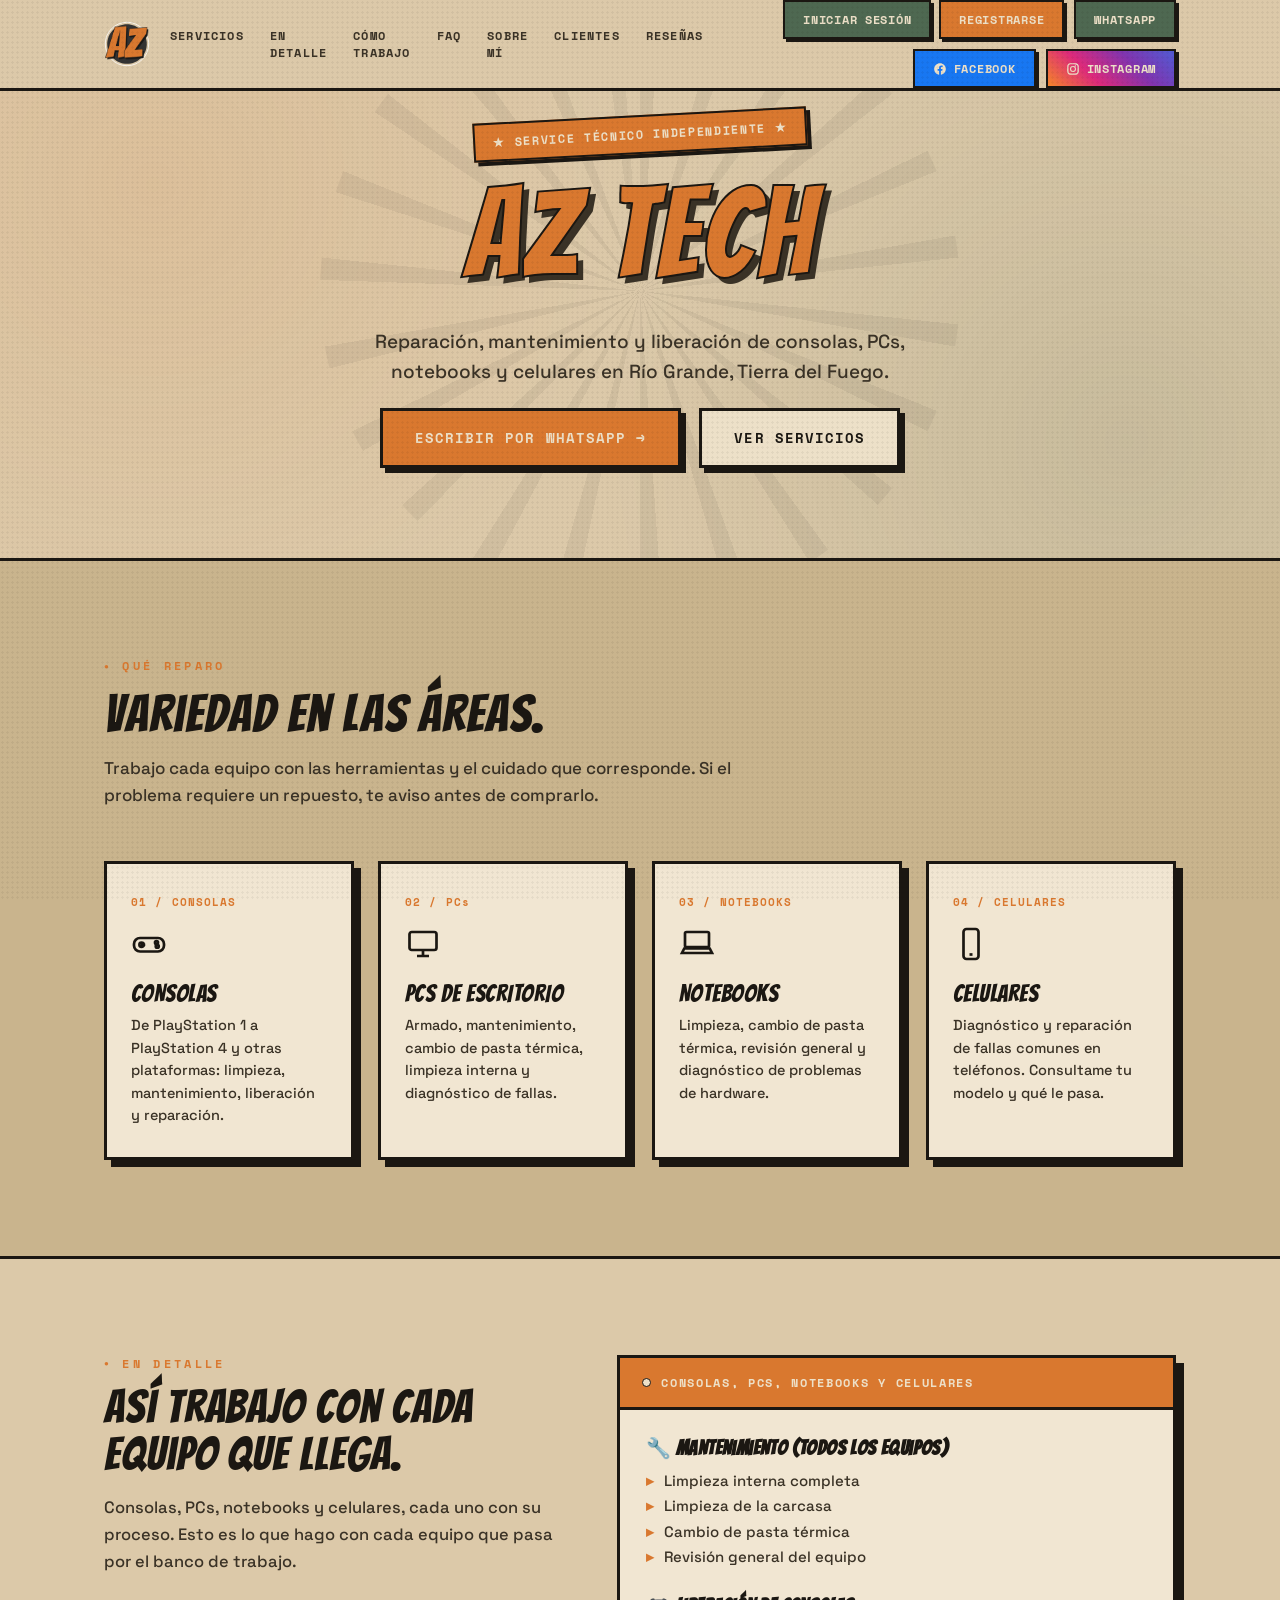
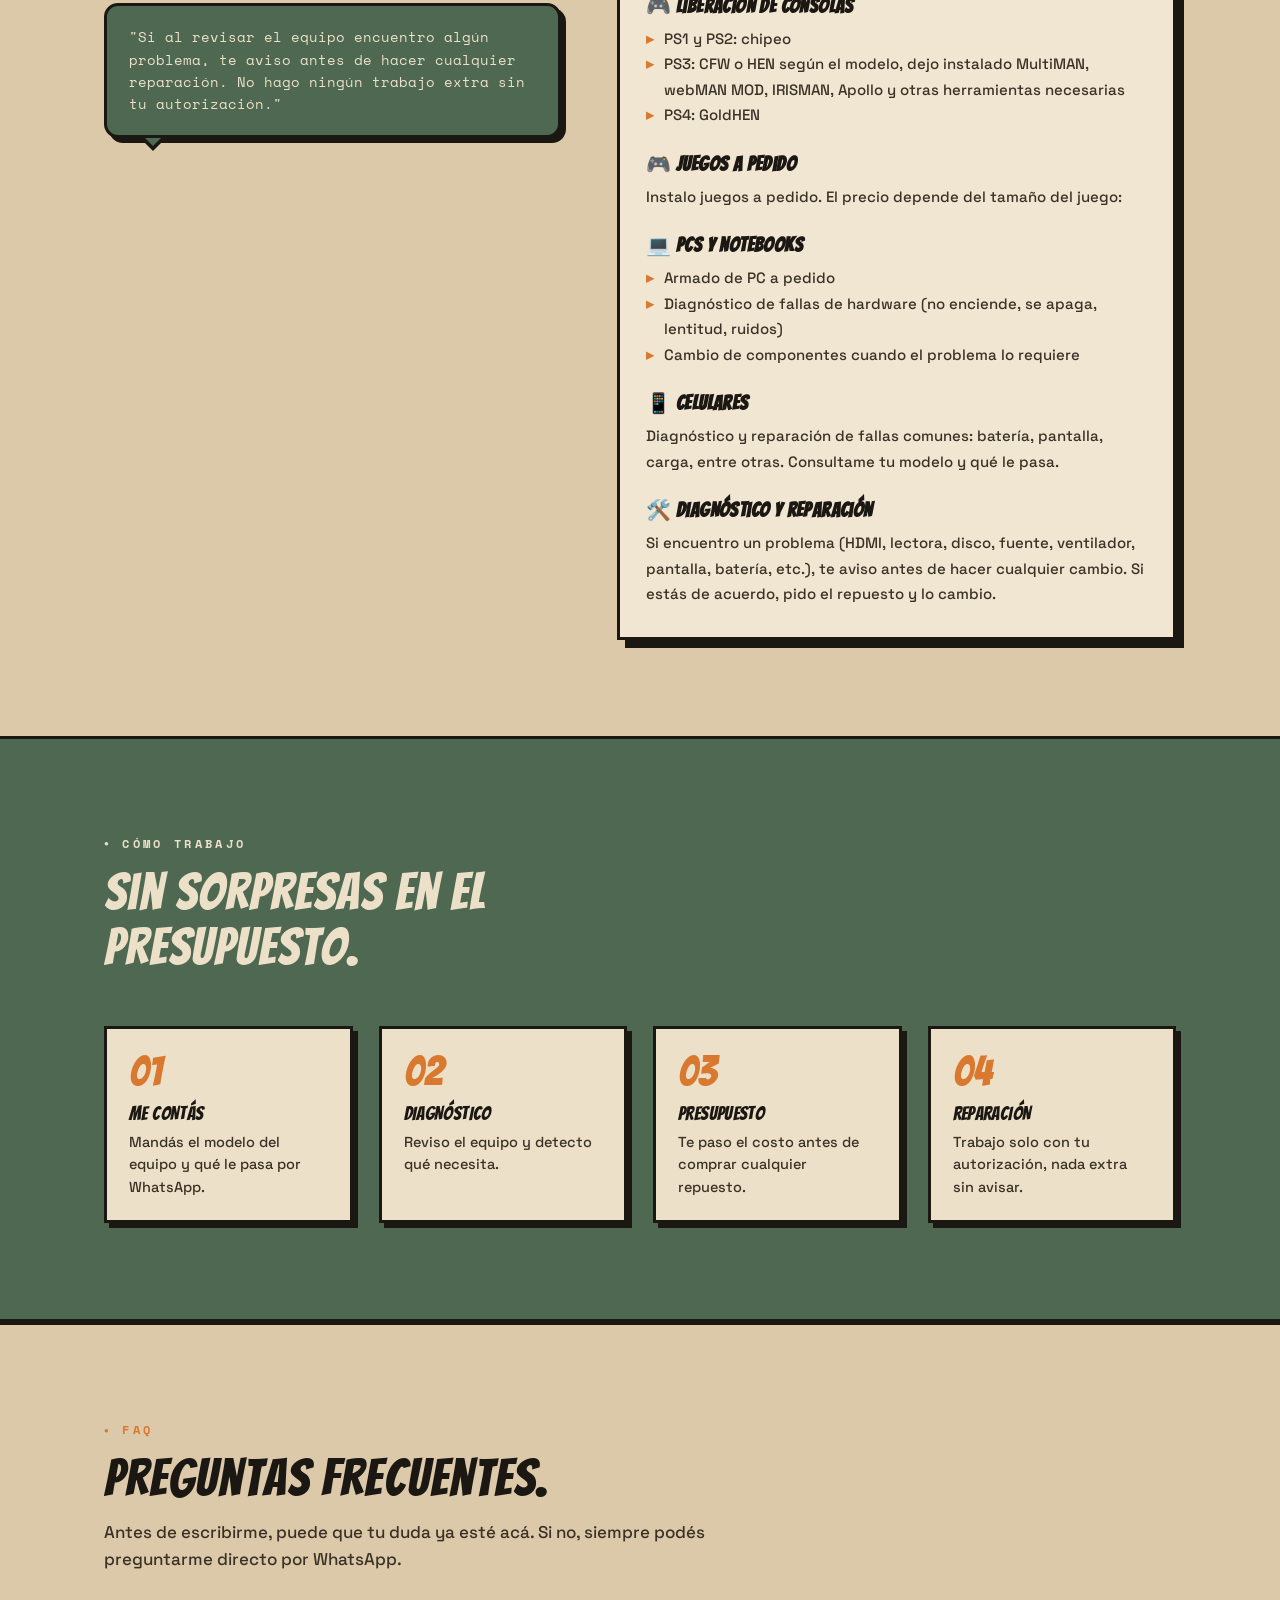
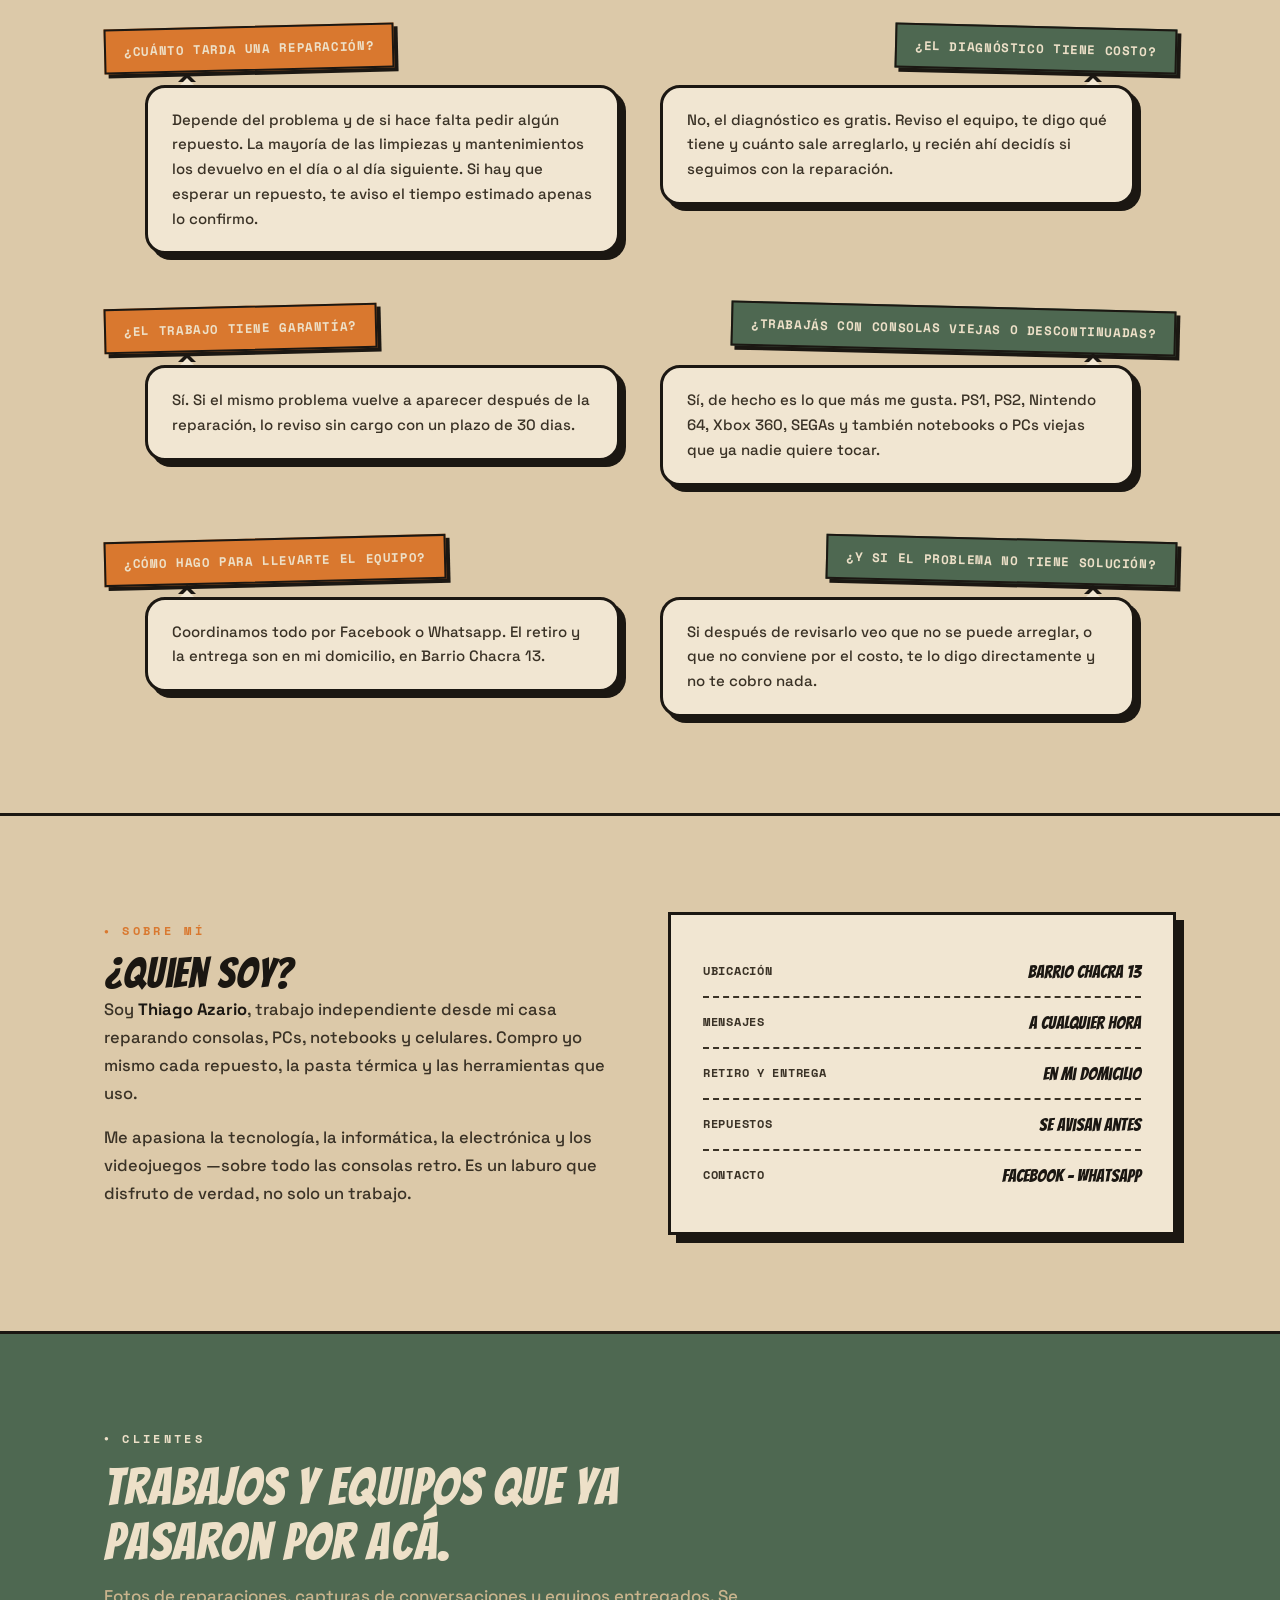
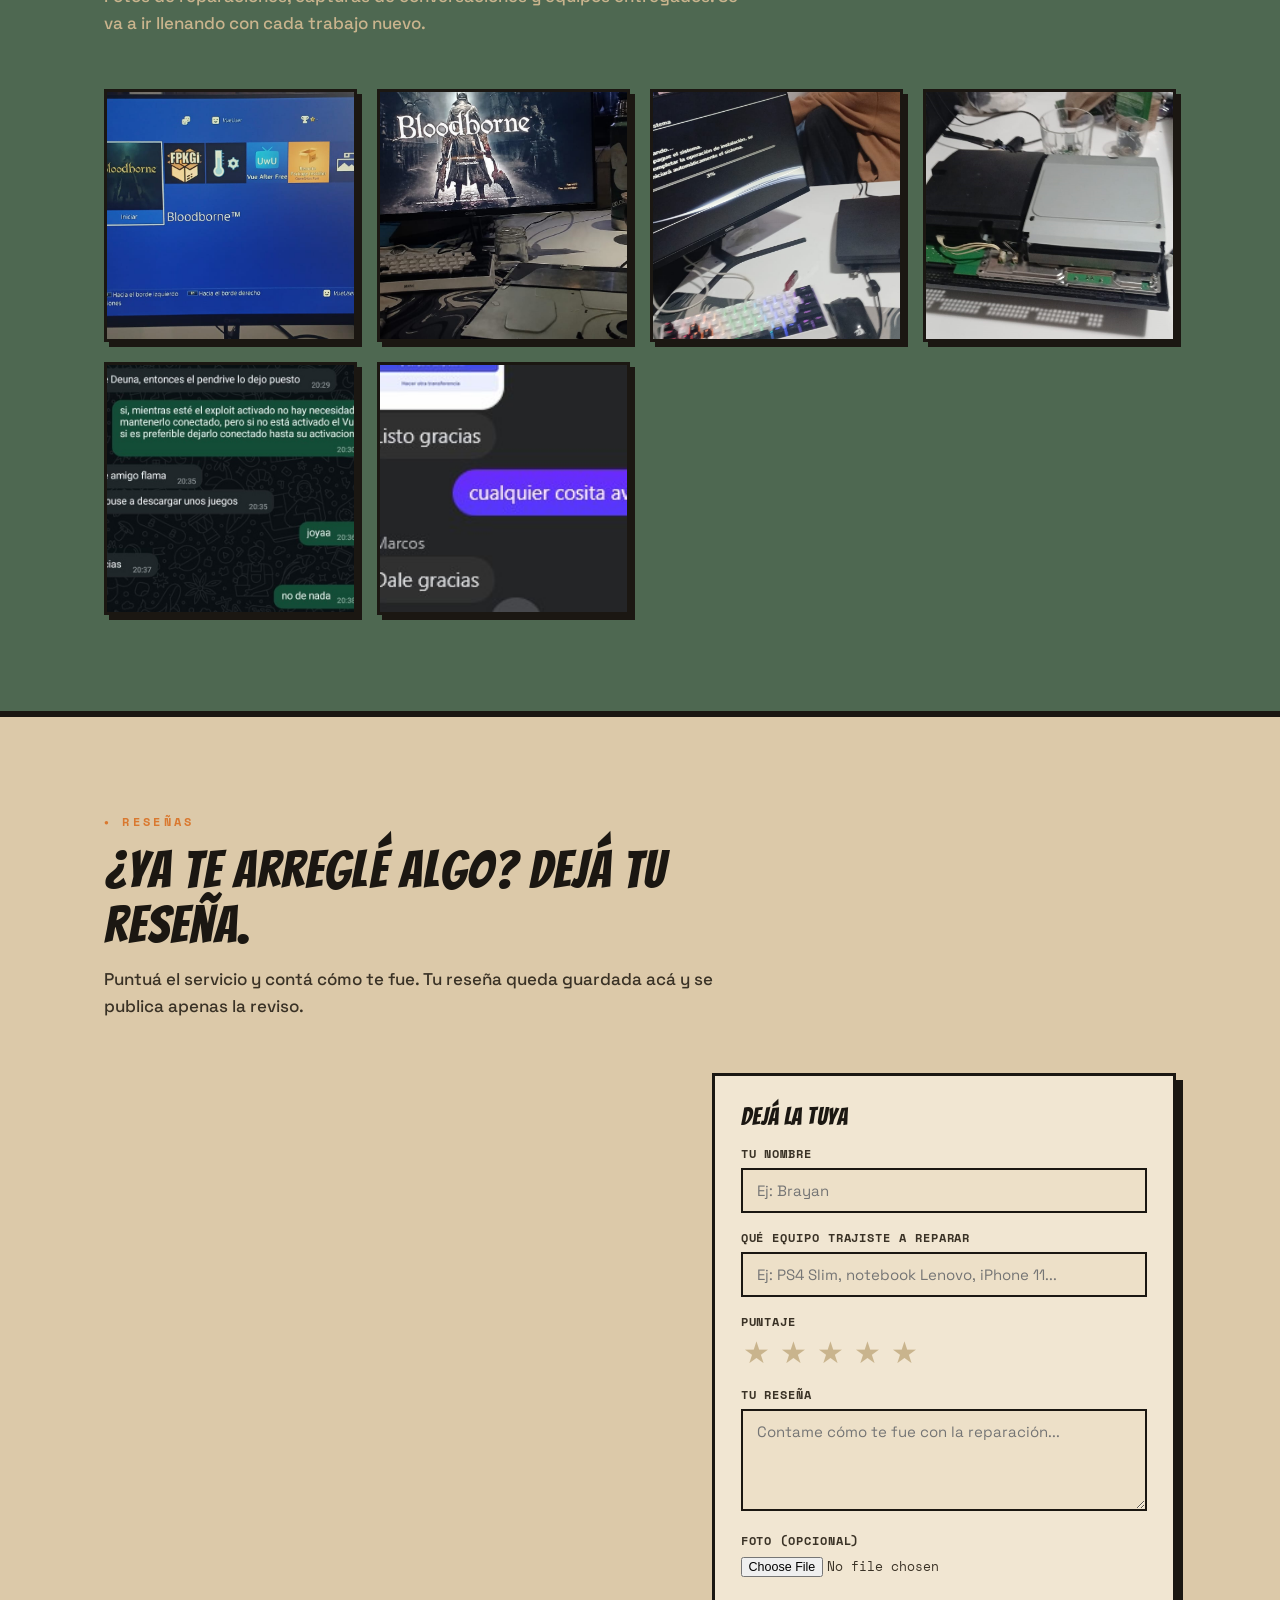
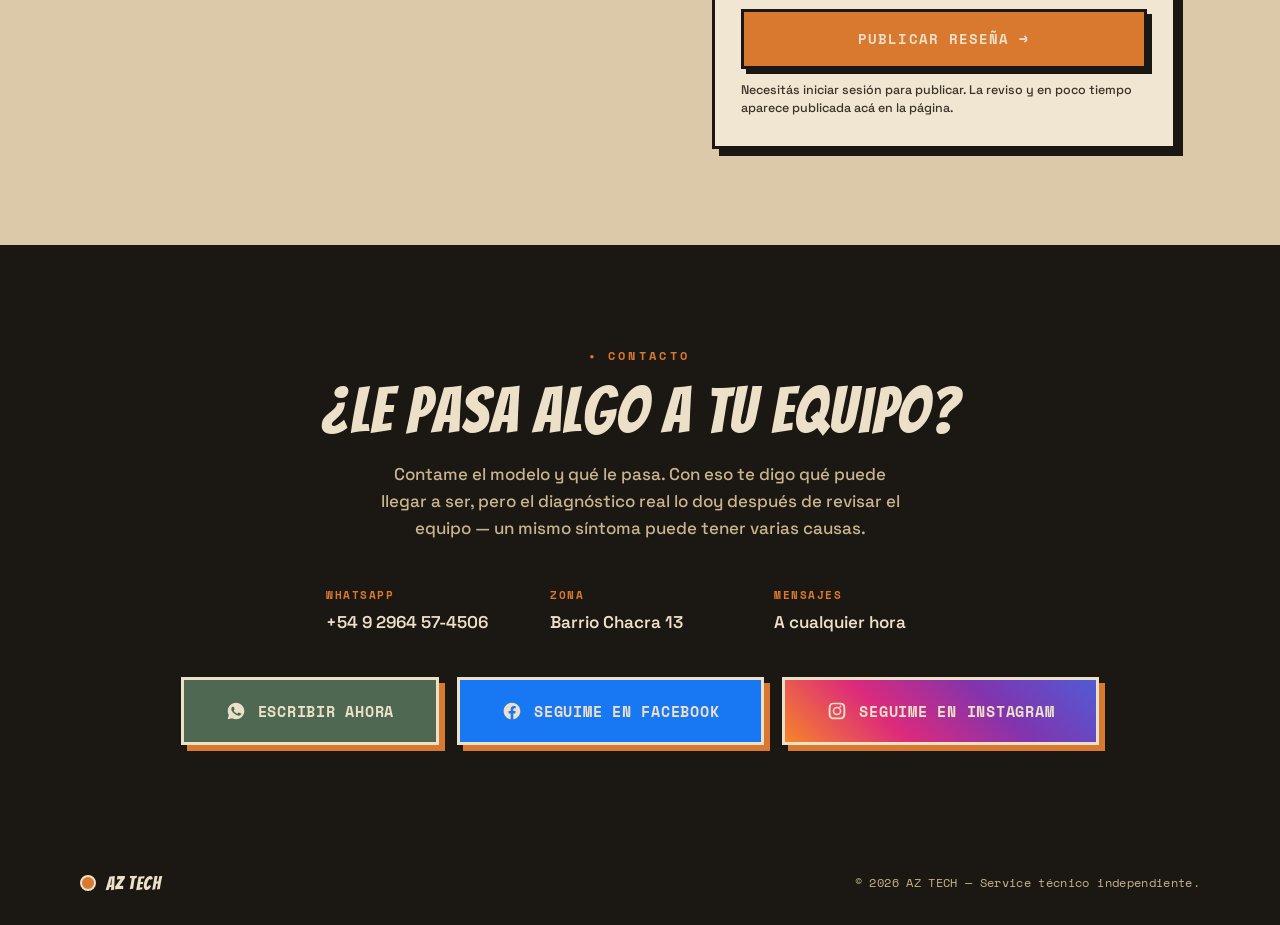
==== commit 26f9f822: "Update index.html" ====
--- a/index.html
+++ b/index.html
@@ -229,6 +229,9 @@
   .nav-cta.fb{
     background:var(--fb-blue);
   }
+  .nav-cta.ig{
+    background:linear-gradient(45deg, #F58529, #DD2A7B, #8134AF, #515BD4);
+  }
   @media (max-width:760px){ .navlinks{display:none;} }
   @media (max-width:480px){ .nav-cta span.txt{display:none;} .nav-cta{padding:9px 12px;} }
 
@@ -829,6 +832,18 @@
     transition:transform .12s, box-shadow .12s;
   }
   .facebook-btn:hover{transform:translate(-3px,-3px); box-shadow:9px 9px 0 var(--orange);}
+  .instagram-btn{
+    font-family:'Space Mono', monospace; font-weight:700;
+    font-size:15px; letter-spacing:0.05em; text-transform:uppercase;
+    padding:20px 42px;
+    background:linear-gradient(45deg, #F58529, #DD2A7B, #8134AF, #515BD4);
+    color:var(--cream-lt);
+    border:3px solid var(--cream-lt);
+    box-shadow:6px 6px 0 var(--orange);
+    display:inline-flex; align-items:center; gap:12px;
+    transition:transform .12s, box-shadow .12s;
+  }
+  .instagram-btn:hover{transform:translate(-3px,-3px); box-shadow:9px 9px 0 var(--orange);}
 
   /* ---------- FOOTER ---------- */
   footer{padding:32px 24px; background:var(--ink);}
@@ -910,6 +925,10 @@
       <a class="nav-cta fb" href="https://www.facebook.com/profile.php?id=61572183662180" target="_blank" rel="noopener" aria-label="AZ TECH en Facebook">
         <svg width="14" height="14" viewBox="0 0 24 24" fill="currentColor"><path d="M22 12.06C22 6.5 17.52 2 12 2S2 6.5 2 12.06c0 5.02 3.66 9.18 8.44 9.94v-7.03H7.9v-2.91h2.54V9.83c0-2.51 1.49-3.89 3.77-3.89 1.09 0 2.24.2 2.24.2v2.47h-1.26c-1.24 0-1.63.78-1.63 1.58v1.9h2.78l-.44 2.91h-2.34V22c4.78-.76 8.44-4.92 8.44-9.94z"/></svg>
         <span class="txt">Facebook</span>
+      </a>
+      <a class="nav-cta ig" href="https://www.instagram.com/az_tech.t/" target="_blank" rel="noopener" aria-label="AZ TECH en Instagram">
+        <svg width="14" height="14" viewBox="0 0 24 24" fill="currentColor"><path d="M12 2c2.72 0 3.06.01 4.12.06 1.06.05 1.79.22 2.43.47.66.26 1.22.6 1.77 1.15.55.55.9 1.11 1.15 1.77.25.64.42 1.37.47 2.43.05 1.06.06 1.4.06 4.12s-.01 3.06-.06 4.12c-.05 1.06-.22 1.79-.47 2.43a4.9 4.9 0 0 1-1.15 1.77 4.9 4.9 0 0 1-1.77 1.15c-.64.25-1.37.42-2.43.47-1.06.05-1.4.06-4.12.06s-3.06-.01-4.12-.06c-1.06-.05-1.79-.22-2.43-.47a4.9 4.9 0 0 1-1.77-1.15 4.9 4.9 0 0 1-1.15-1.77c-.25-.64-.42-1.37-.47-2.43C2.01 15.06 2 14.72 2 12s.01-3.06.06-4.12c.05-1.06.22-1.79.47-2.43.26-.66.6-1.22 1.15-1.77a4.9 4.9 0 0 1 1.77-1.15c.64-.25 1.37-.42 2.43-.47C8.94 2.01 9.28 2 12 2zm0 1.8c-2.67 0-2.99.01-4.04.06-.87.04-1.34.18-1.65.3-.42.16-.71.36-1.02.67-.31.31-.5.6-.67 1.02-.12.31-.26.78-.3 1.65C4.27 9 4.26 9.33 4.26 12s.01 2.99.06 4.04c.04.87.18 1.34.3 1.65.16.42.36.71.67 1.02.31.31.6.5 1.02.67.31.12.78.26 1.65.3 1.05.05 1.37.06 4.04.06s2.99-.01 4.04-.06c.87-.04 1.34-.18 1.65-.3.42-.16.71-.36 1.02-.67.31-.31.5-.6.67-1.02.12-.31.26-.78.3-1.65.05-1.05.06-1.37.06-4.04s-.01-2.99-.06-4.04c-.04-.87-.18-1.34-.3-1.65a2.75 2.75 0 0 0-.67-1.02 2.75 2.75 0 0 0-1.02-.67c-.31-.12-.78-.26-1.65-.3C14.99 3.81 14.67 3.8 12 3.8zm0 3.05a5.15 5.15 0 1 1 0 10.3 5.15 5.15 0 0 1 0-10.3zm0 1.8a3.35 3.35 0 1 0 0 6.7 3.35 3.35 0 0 0 0-6.7zm5.35-1.99a1.2 1.2 0 1 1-2.4 0 1.2 1.2 0 0 1 2.4 0z"/></svg>
+        <span class="txt">Instagram</span>
       </a>
     </div>
   </nav>
@@ -1314,6 +1333,10 @@
         <svg width="20" height="20" viewBox="0 0 24 24" fill="currentColor"><path d="M22 12.06C22 6.5 17.52 2 12 2S2 6.5 2 12.06c0 5.02 3.66 9.18 8.44 9.94v-7.03H7.9v-2.91h2.54V9.83c0-2.51 1.49-3.89 3.77-3.89 1.09 0 2.24.2 2.24.2v2.47h-1.26c-1.24 0-1.63.78-1.63 1.58v1.9h2.78l-.44 2.91h-2.34V22c4.78-.76 8.44-4.92 8.44-9.94z"/></svg>
         Seguime en Facebook
       </a>
+      <a class="instagram-btn" href="https://www.instagram.com/az_tech.t/" target="_blank" rel="noopener">
+        <svg width="20" height="20" viewBox="0 0 24 24" fill="currentColor"><path d="M12 2c2.72 0 3.06.01 4.12.06 1.06.05 1.79.22 2.43.47.66.26 1.22.6 1.77 1.15.55.55.9 1.11 1.15 1.77.25.64.42 1.37.47 2.43.05 1.06.06 1.4.06 4.12s-.01 3.06-.06 4.12c-.05 1.06-.22 1.79-.47 2.43a4.9 4.9 0 0 1-1.15 1.77 4.9 4.9 0 0 1-1.77 1.15c-.64.25-1.37.42-2.43.47-1.06.05-1.4.06-4.12.06s-3.06-.01-4.12-.06c-1.06-.05-1.79-.22-2.43-.47a4.9 4.9 0 0 1-1.77-1.15 4.9 4.9 0 0 1-1.15-1.77c-.25-.64-.42-1.37-.47-2.43C2.01 15.06 2 14.72 2 12s.01-3.06.06-4.12c.05-1.06.22-1.79.47-2.43.26-.66.6-1.22 1.15-1.77a4.9 4.9 0 0 1 1.77-1.15c.64-.25 1.37-.42 2.43-.47C8.94 2.01 9.28 2 12 2zm0 1.8c-2.67 0-2.99.01-4.04.06-.87.04-1.34.18-1.65.3-.42.16-.71.36-1.02.67-.31.31-.5.6-.67 1.02-.12.31-.26.78-.3 1.65C4.27 9 4.26 9.33 4.26 12s.01 2.99.06 4.04c.04.87.18 1.34.3 1.65.16.42.36.71.67 1.02.31.31.6.5 1.02.67.31.12.78.26 1.65.3 1.05.05 1.37.06 4.04.06s2.99-.01 4.04-.06c.87-.04 1.34-.18 1.65-.3.42-.16.71-.36 1.02-.67.31-.31.5-.6.67-1.02.12-.31.26-.78.3-1.65.05-1.05.06-1.37.06-4.04s-.01-2.99-.06-4.04c-.04-.87-.18-1.34-.3-1.65a2.75 2.75 0 0 0-.67-1.02 2.75 2.75 0 0 0-1.02-.67c-.31-.12-.78-.26-1.65-.3C14.99 3.81 14.67 3.8 12 3.8zm0 3.05a5.15 5.15 0 1 1 0 10.3 5.15 5.15 0 0 1 0-10.3zm0 1.8a3.35 3.35 0 1 0 0 6.7 3.35 3.35 0 0 0 0-6.7zm5.35-1.99a1.2 1.2 0 1 1-2.4 0 1.2 1.2 0 0 1 2.4 0z"/></svg>
+        Seguime en Instagram
+      </a>
     </div>
   </div>
 </section>
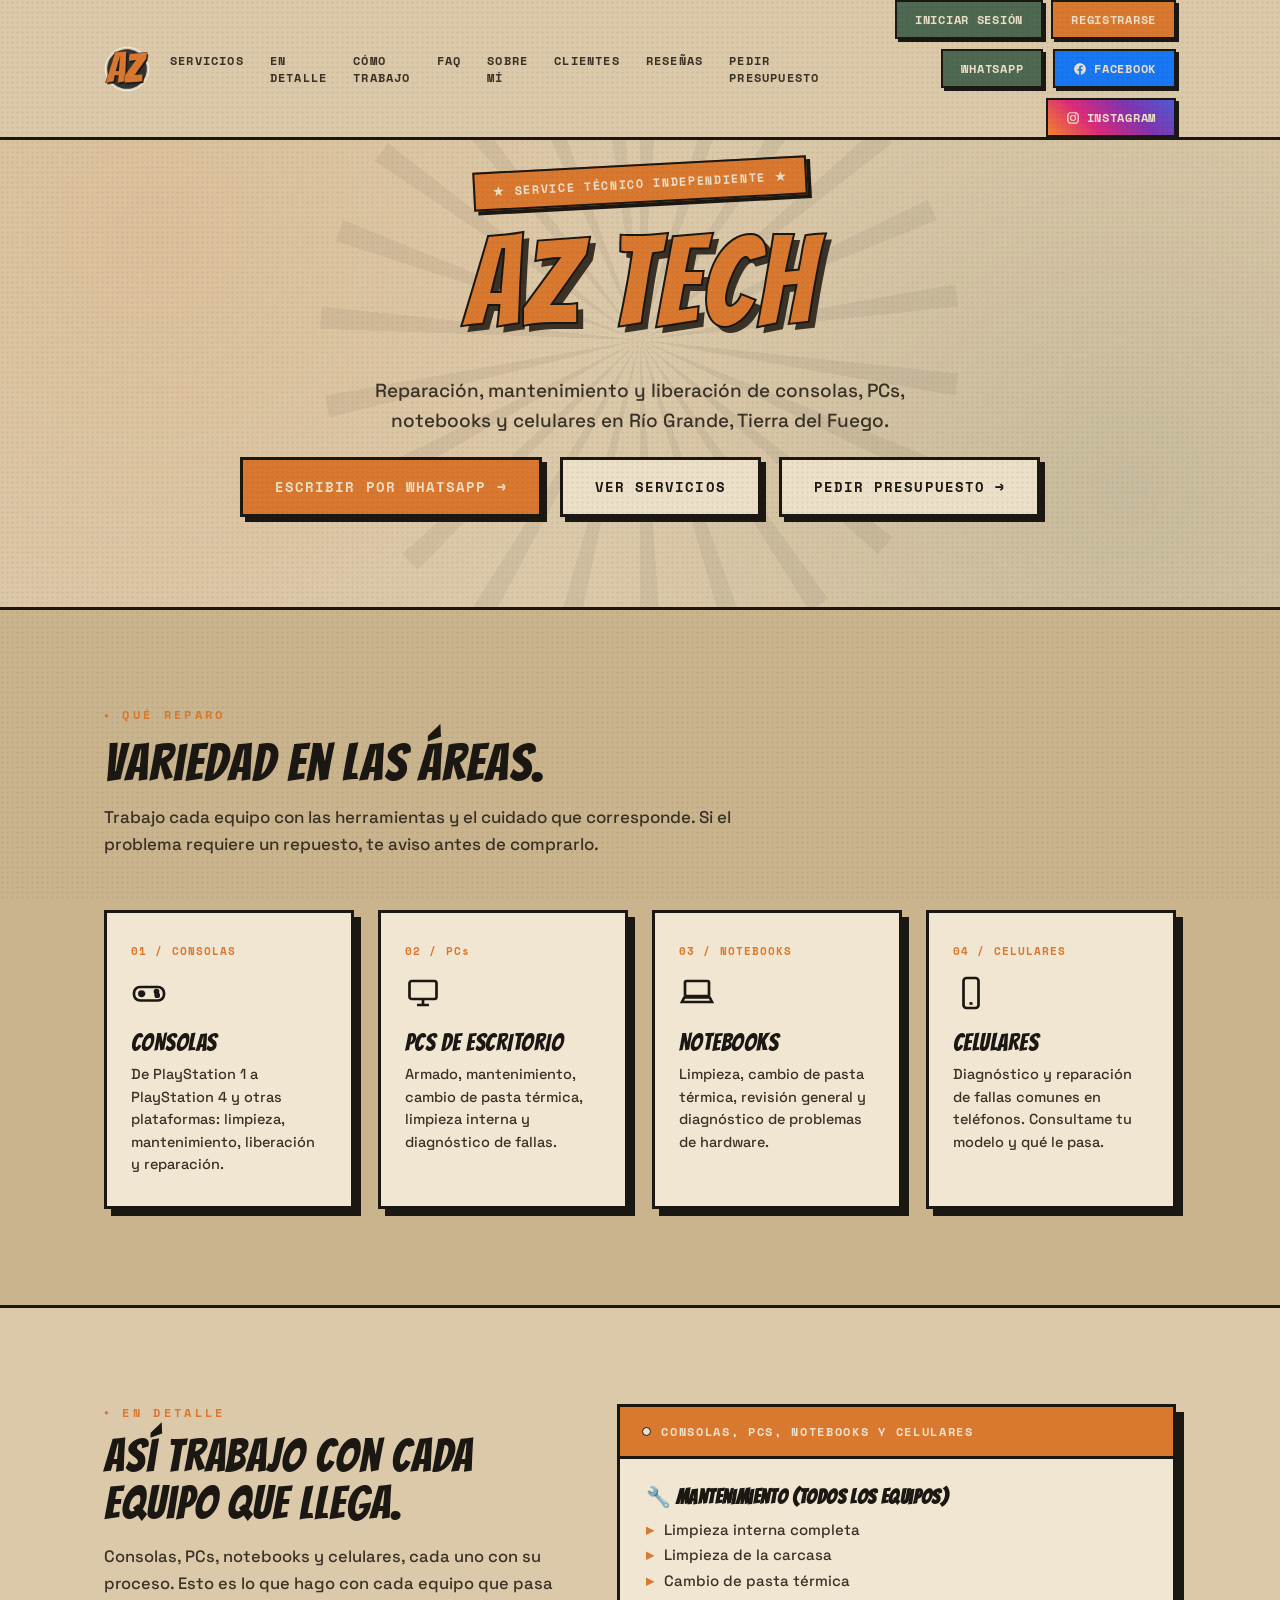
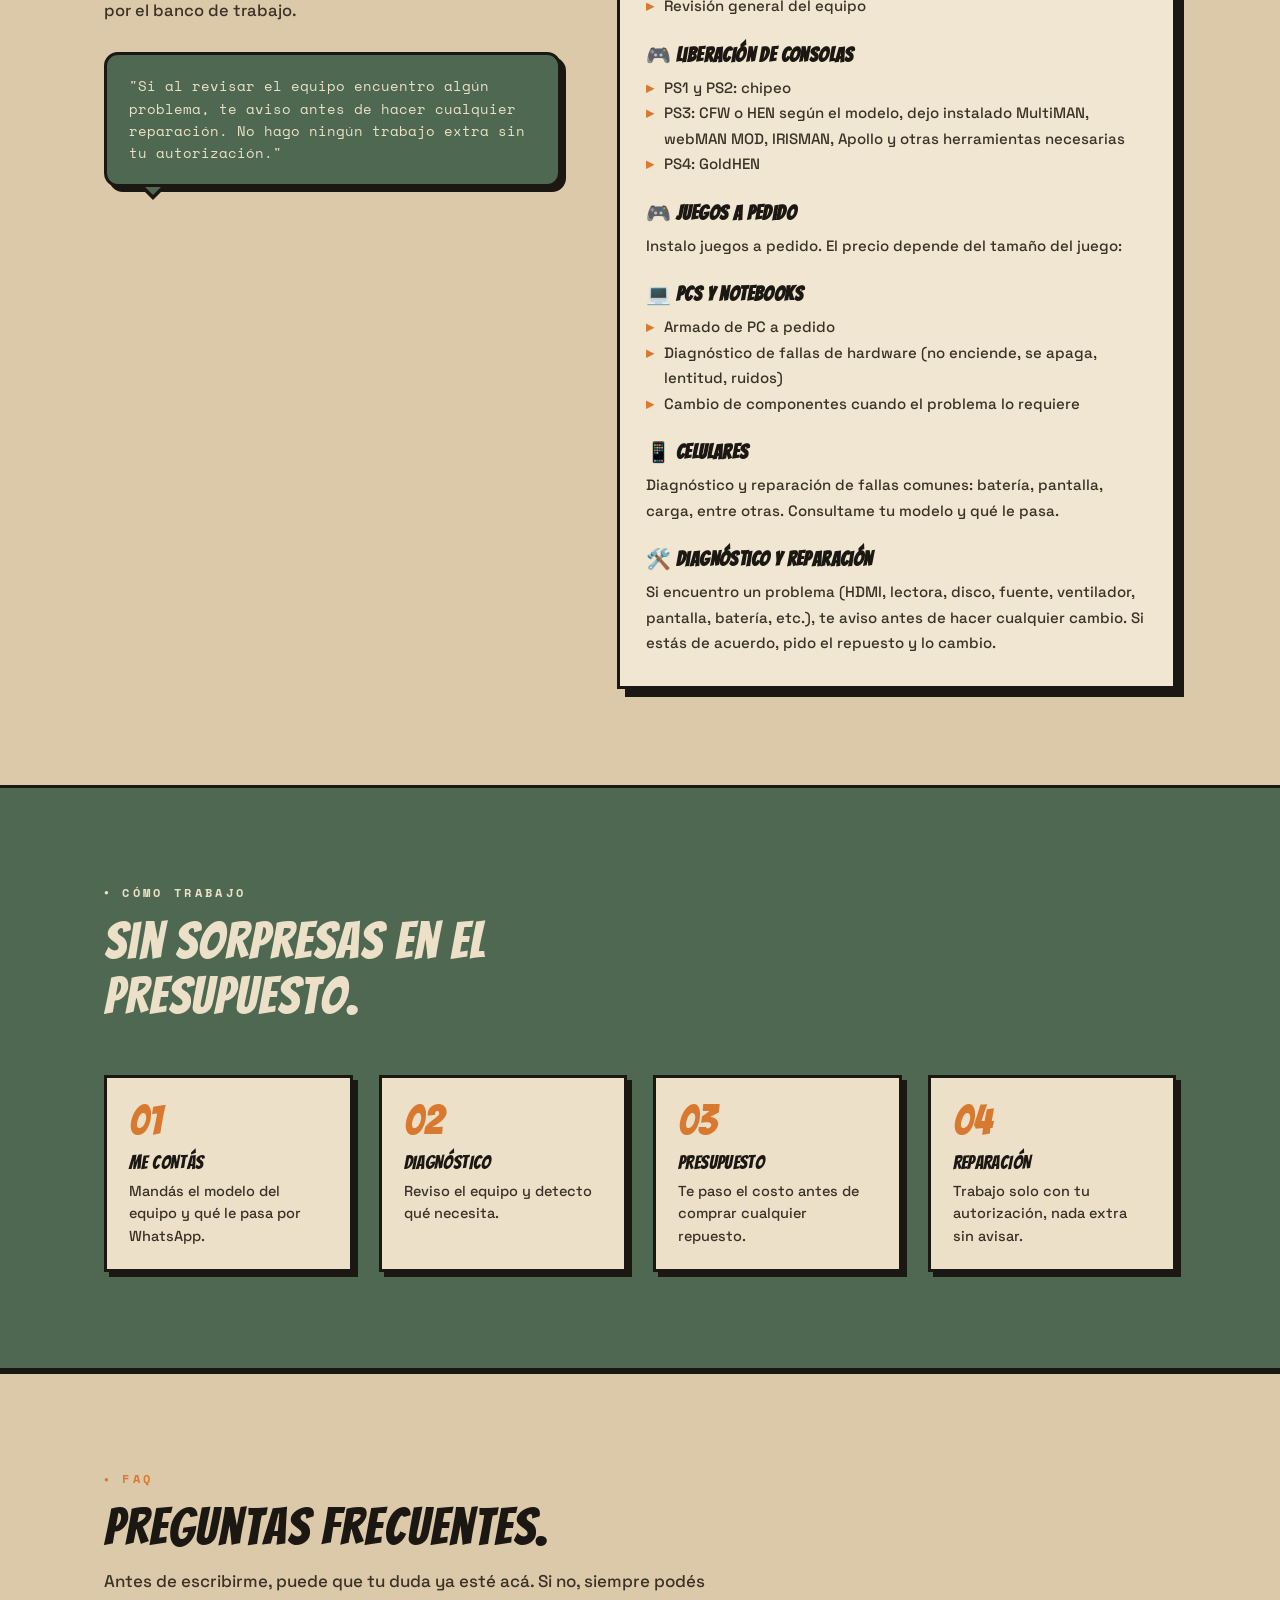
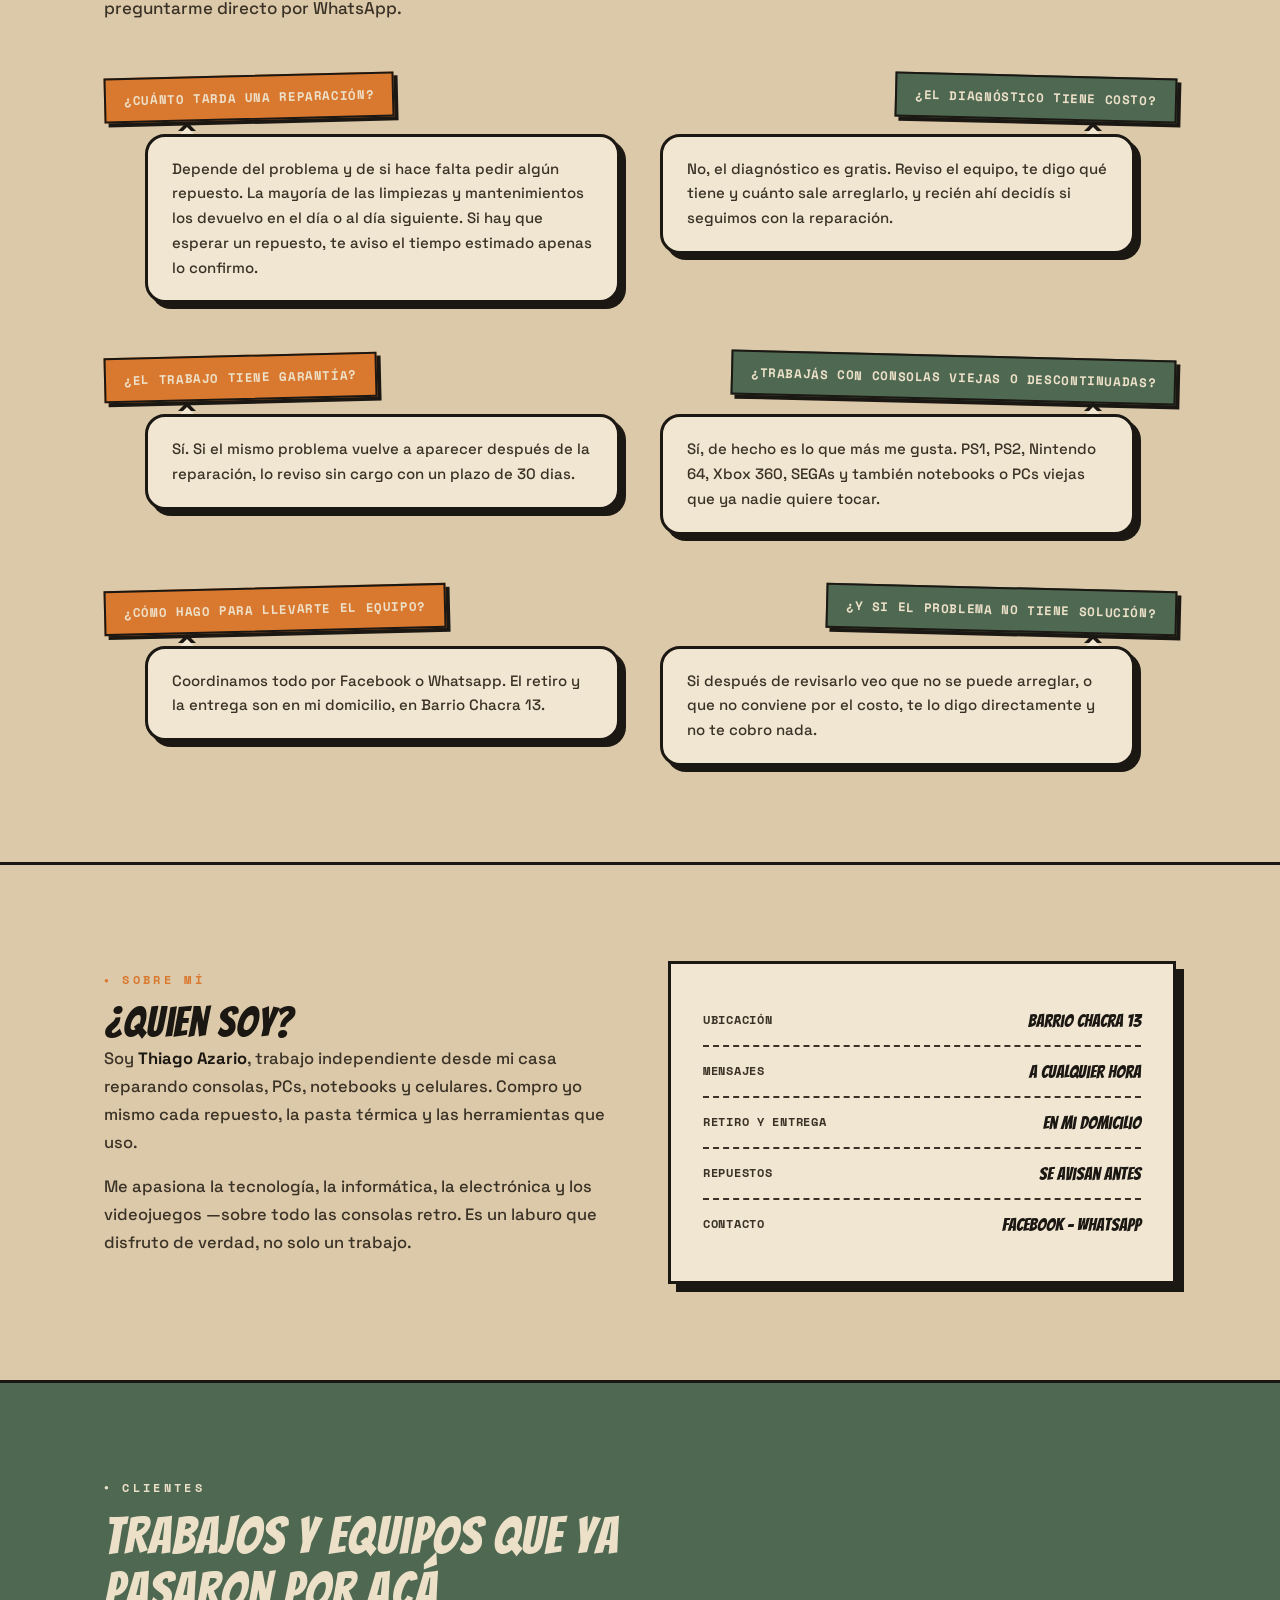
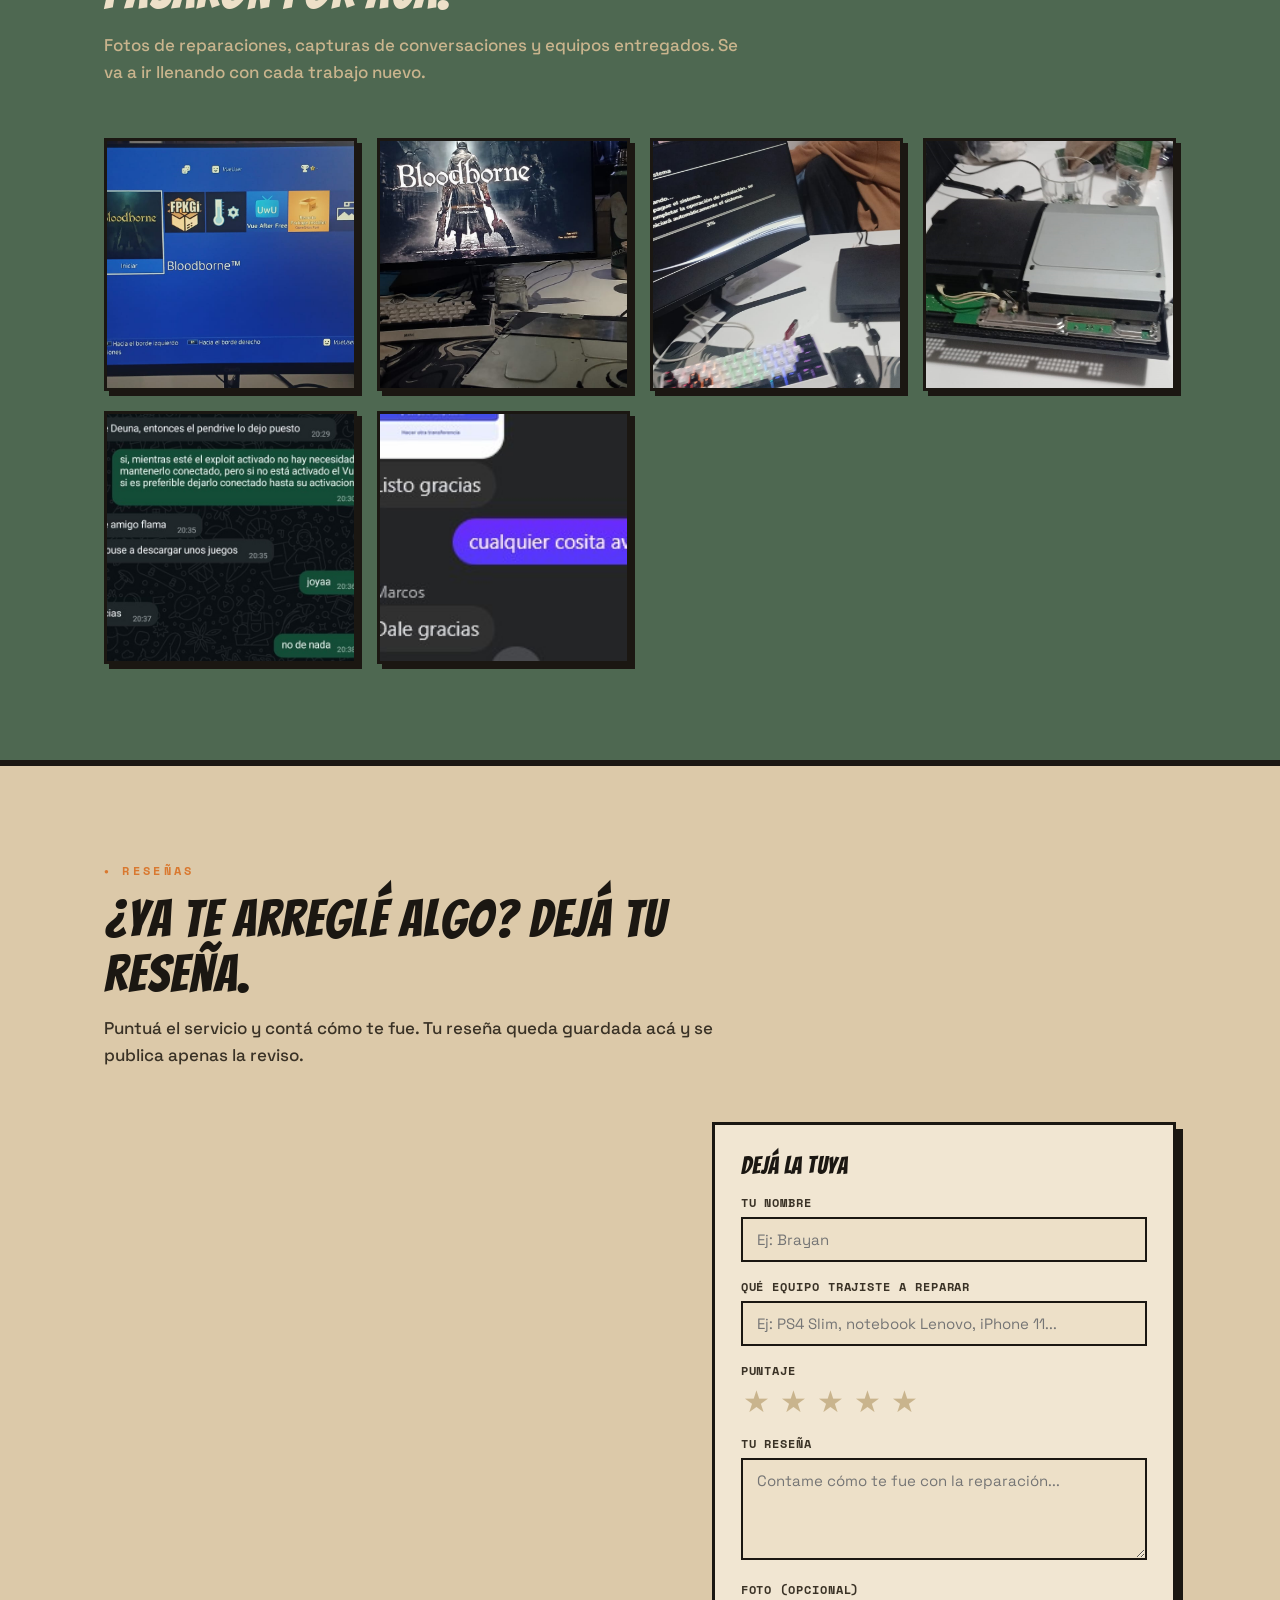
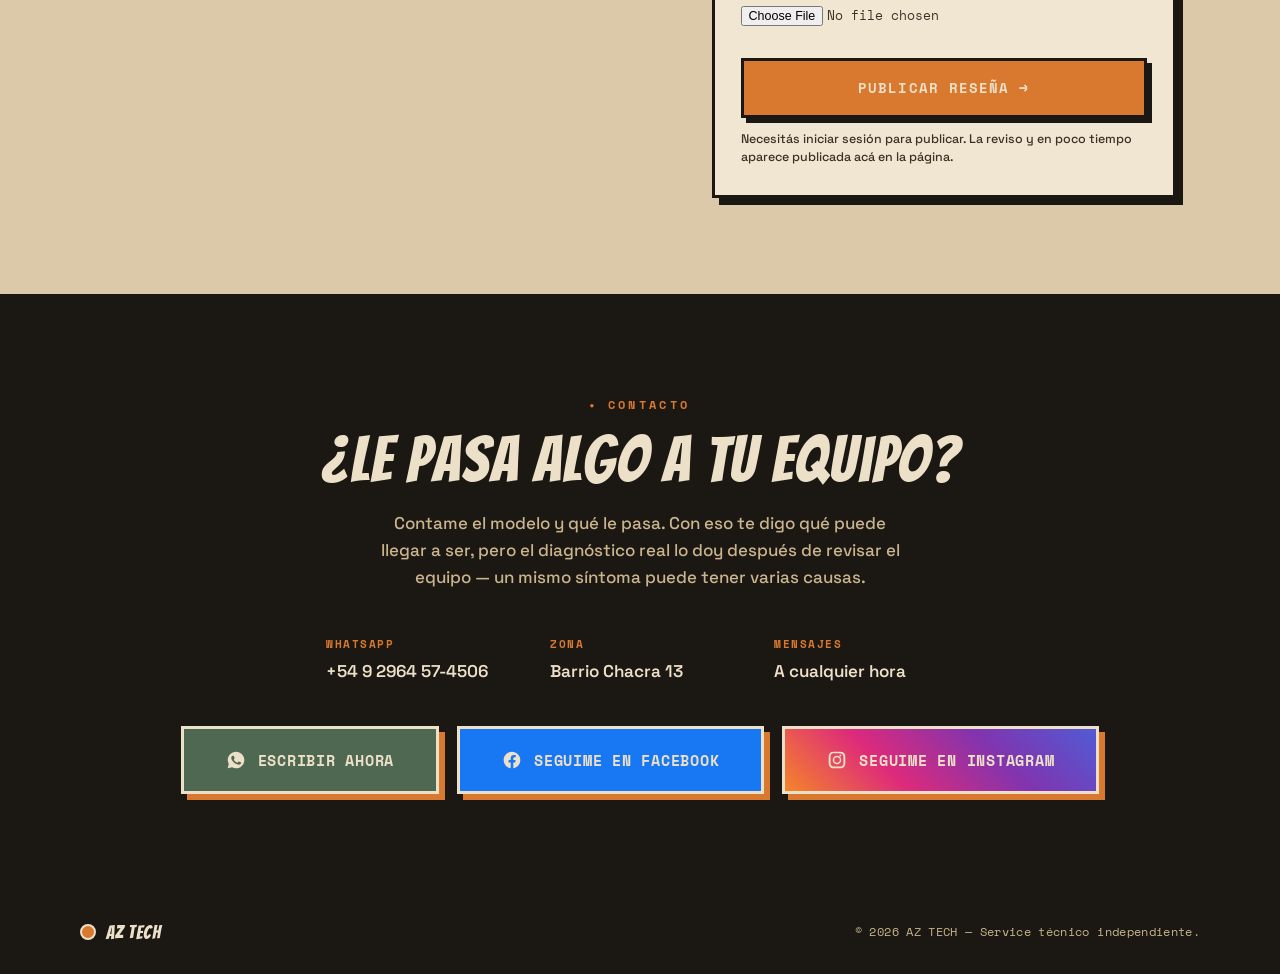
==== commit 83813424: "Update index.html" ====
--- a/index.html
+++ b/index.html
@@ -913,6 +913,7 @@
       <a href="#sobre-mi">Sobre mí</a>
       <a href="#clientes">Clientes</a>
       <a href="#resenas">Reseñas</a>
+      <a href="pedido.html">Pedir presupuesto</a>
     </div>
     <div class="nav-ctas">
       <div class="auth-area" id="auth-area">
@@ -959,6 +960,10 @@
 
             <a class="btn-ghost" href="#servicios">
                 Ver servicios
+            </a>
+
+            <a class="btn-ghost" href="pedido.html">
+                Pedir presupuesto →
             </a>
         </div>
 
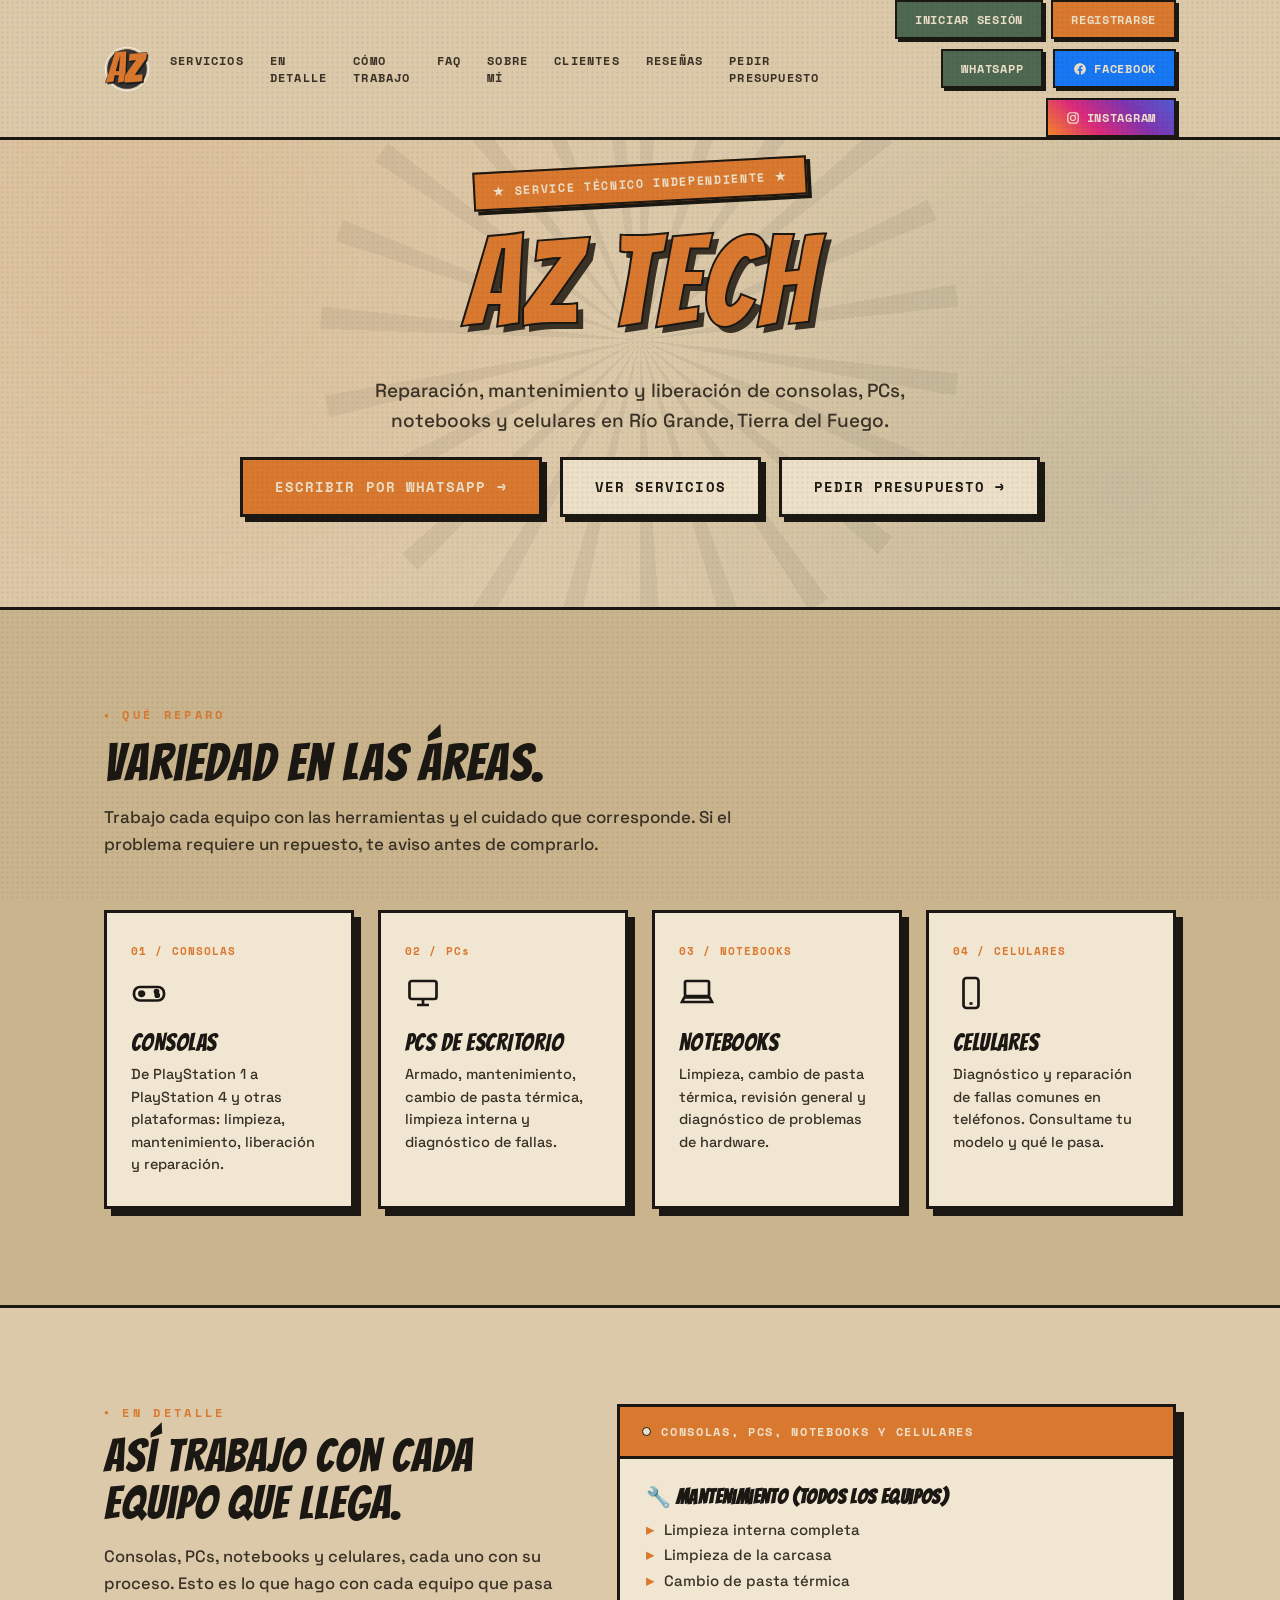
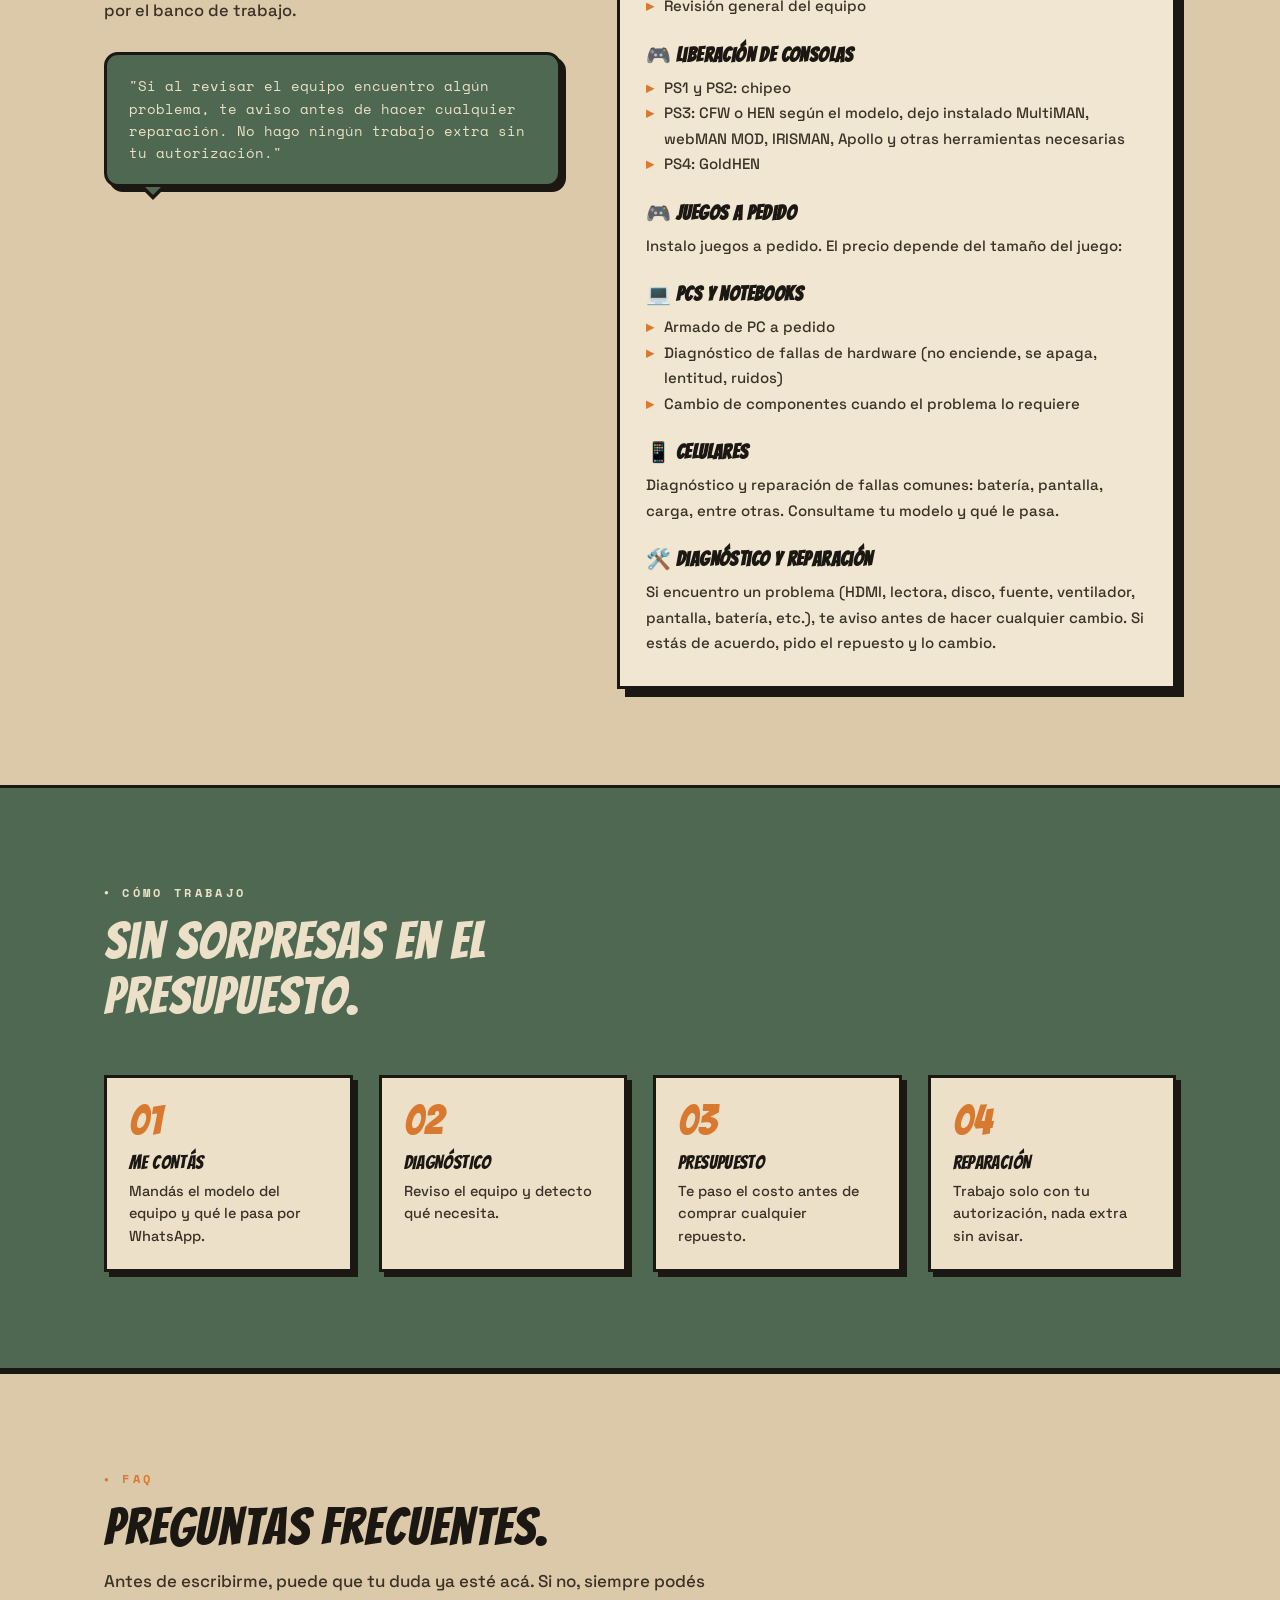
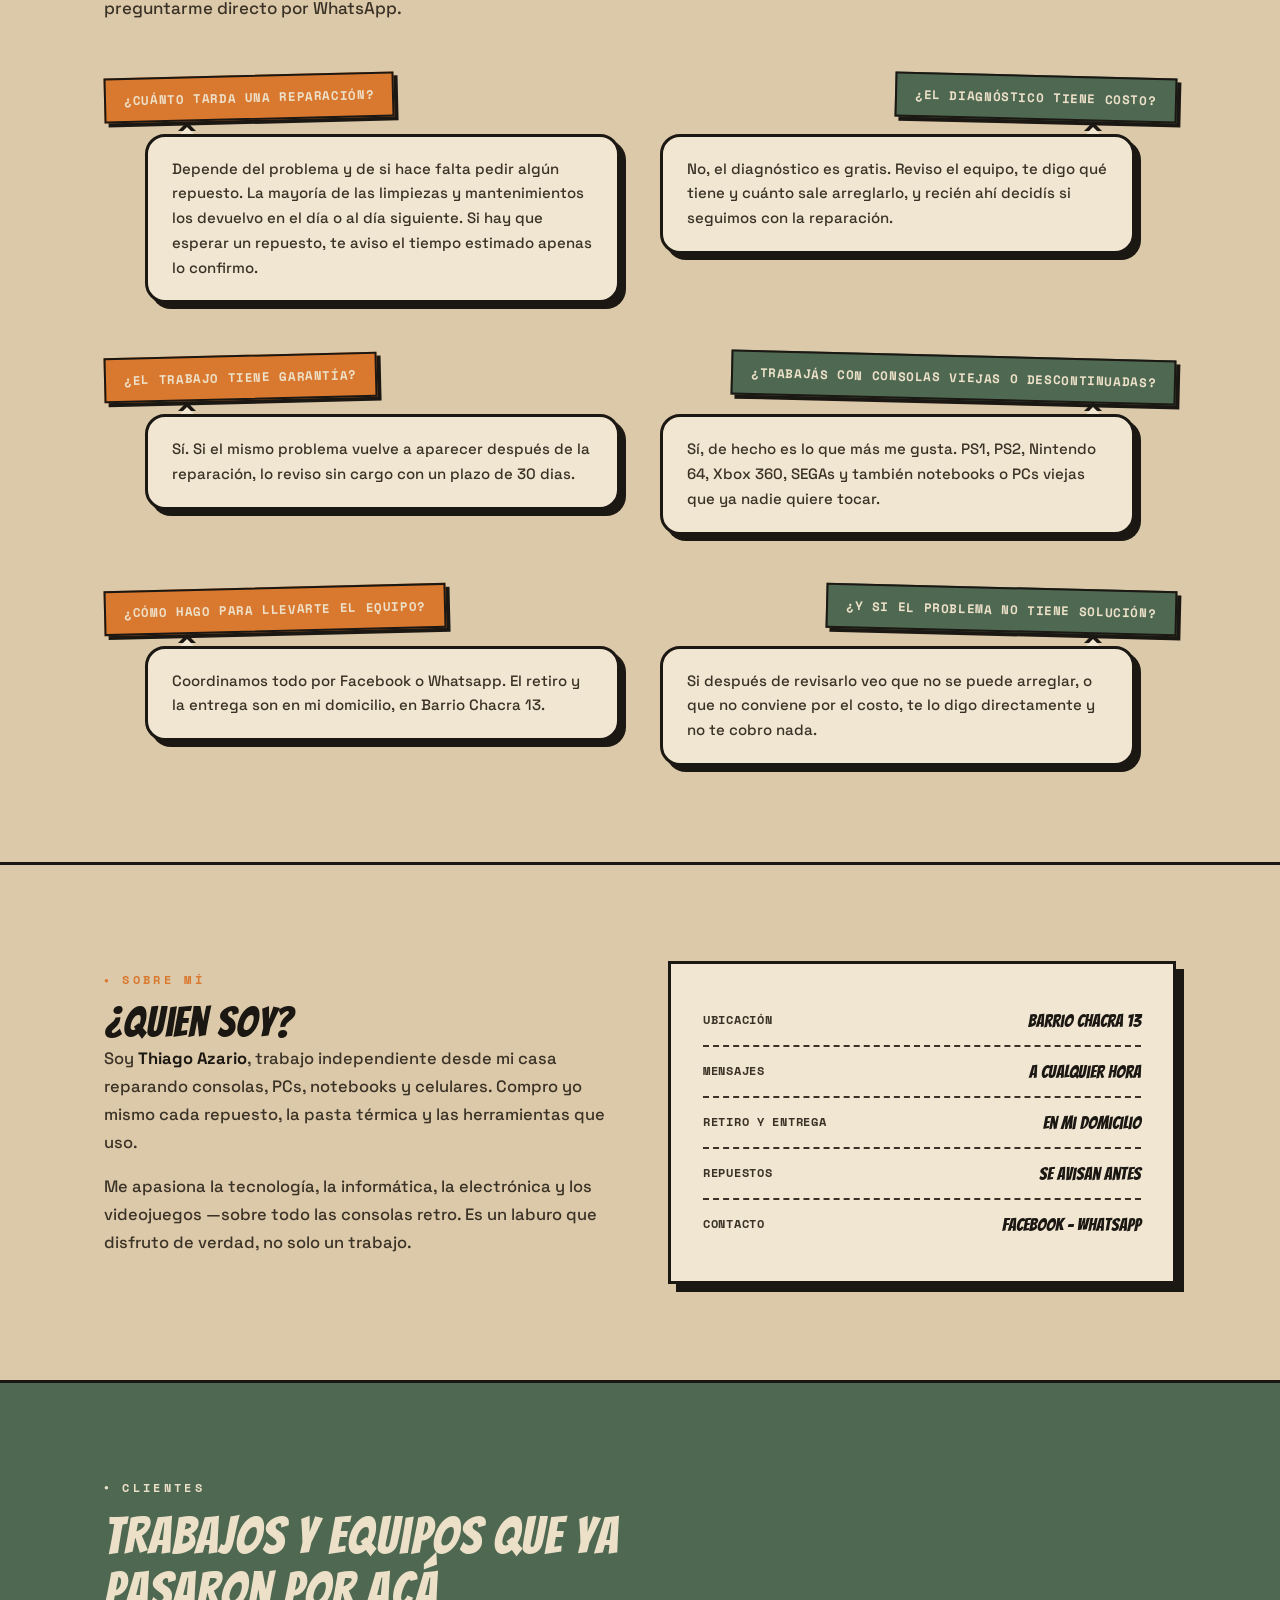
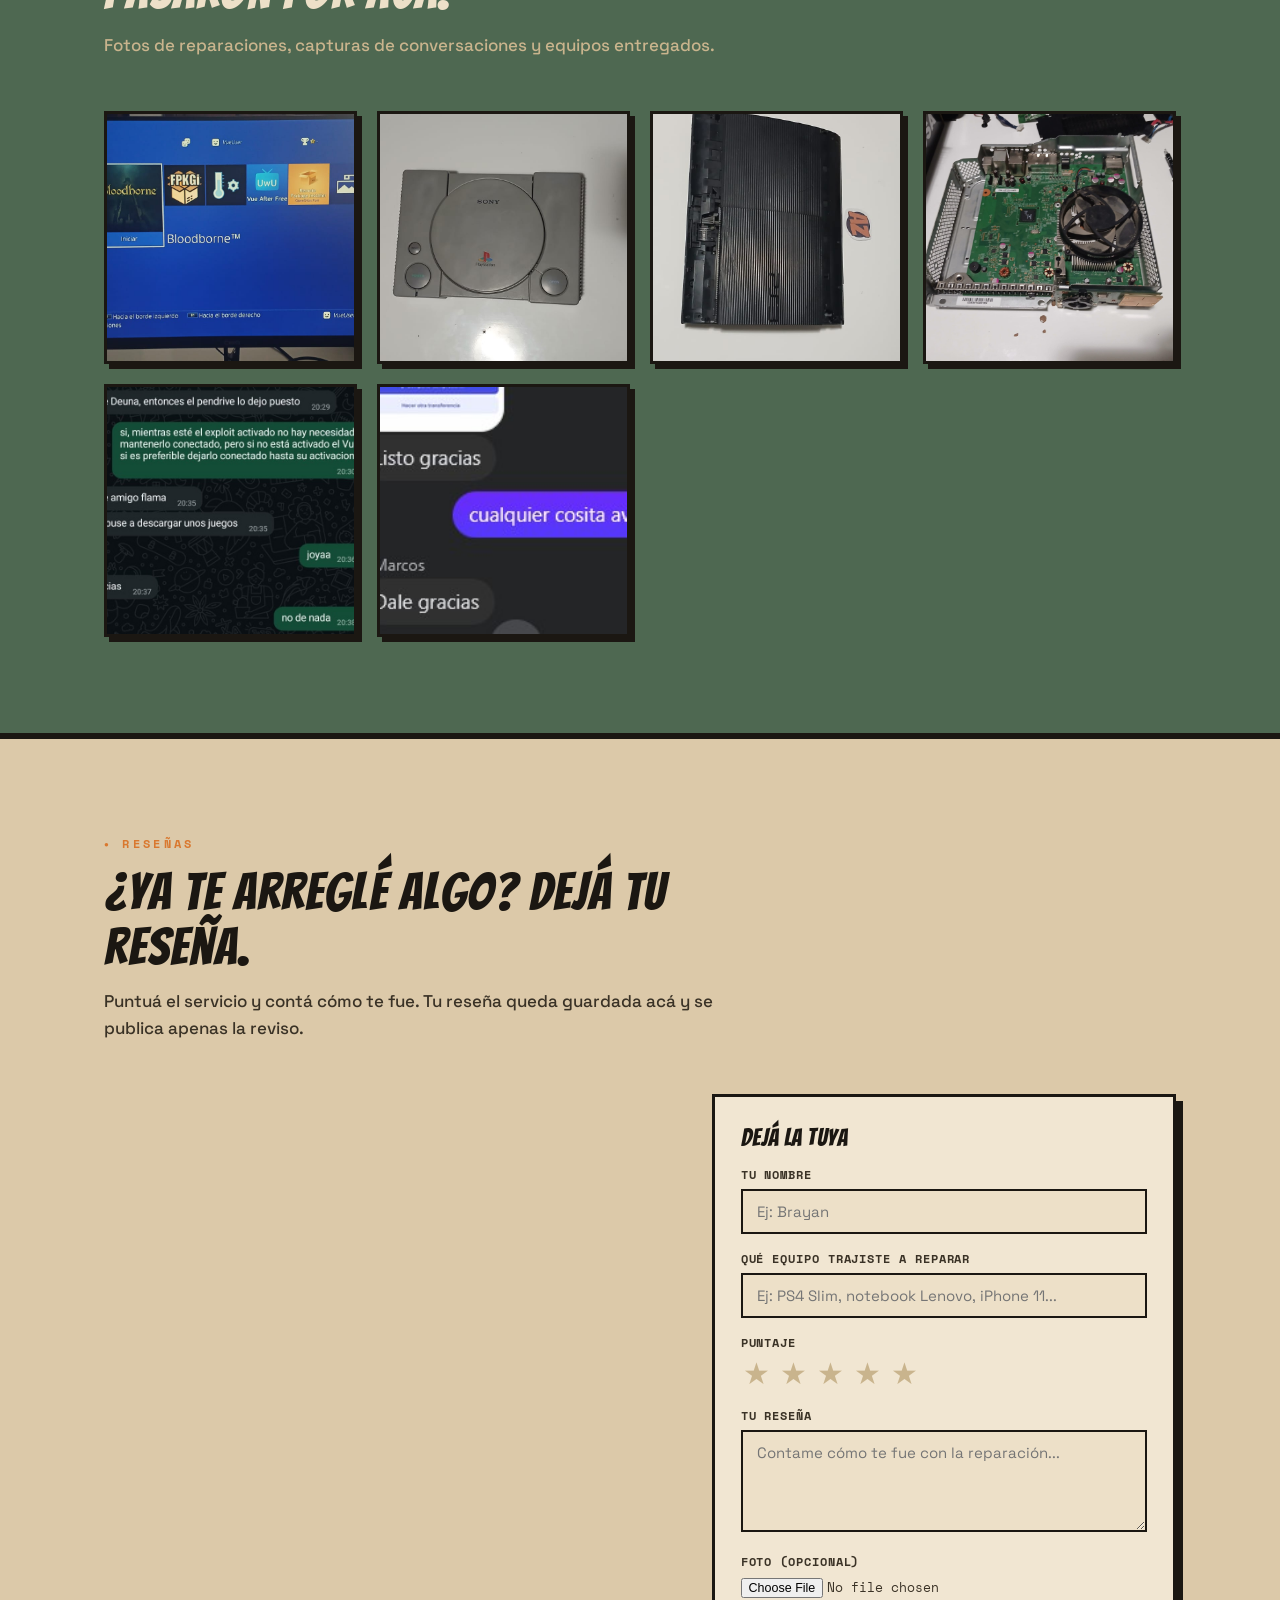
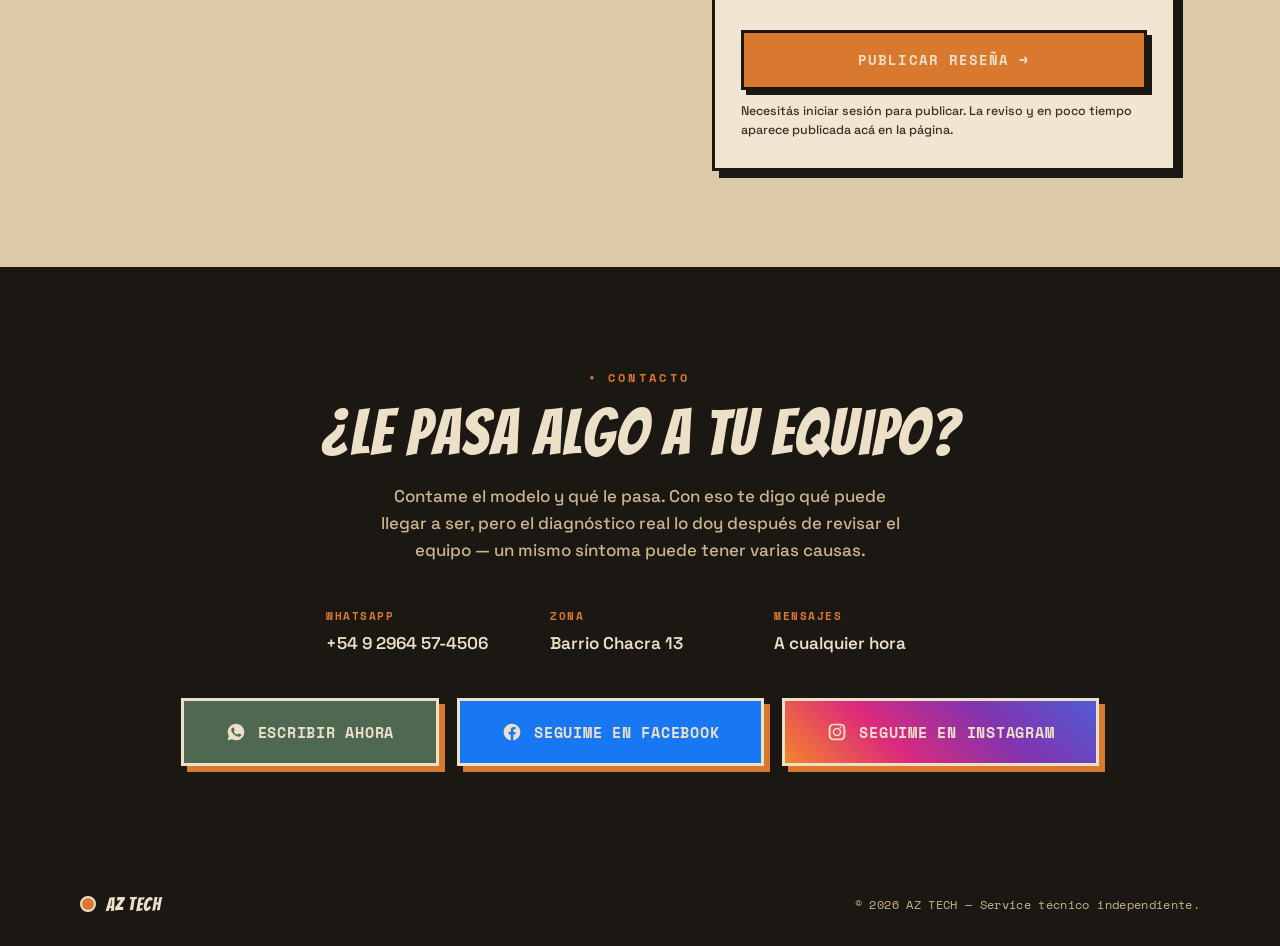
==== commit 0b8191ad: "Update index.html" ====
--- a/index.html
+++ b/index.html
@@ -1175,7 +1175,7 @@
     <div class="sec-head">
       <div class="eyebrow">Clientes</div>
       <h2>Trabajos y equipos que ya pasaron por acá.</h2>
-      <p>Fotos de reparaciones, capturas de conversaciones y equipos entregados. Se va a ir llenando con cada trabajo nuevo.</p>
+      <p>Fotos de reparaciones, capturas de conversaciones y equipos entregados.</p>
     </div>
 
     <div class="clientes-grid" id="clientes-grid">
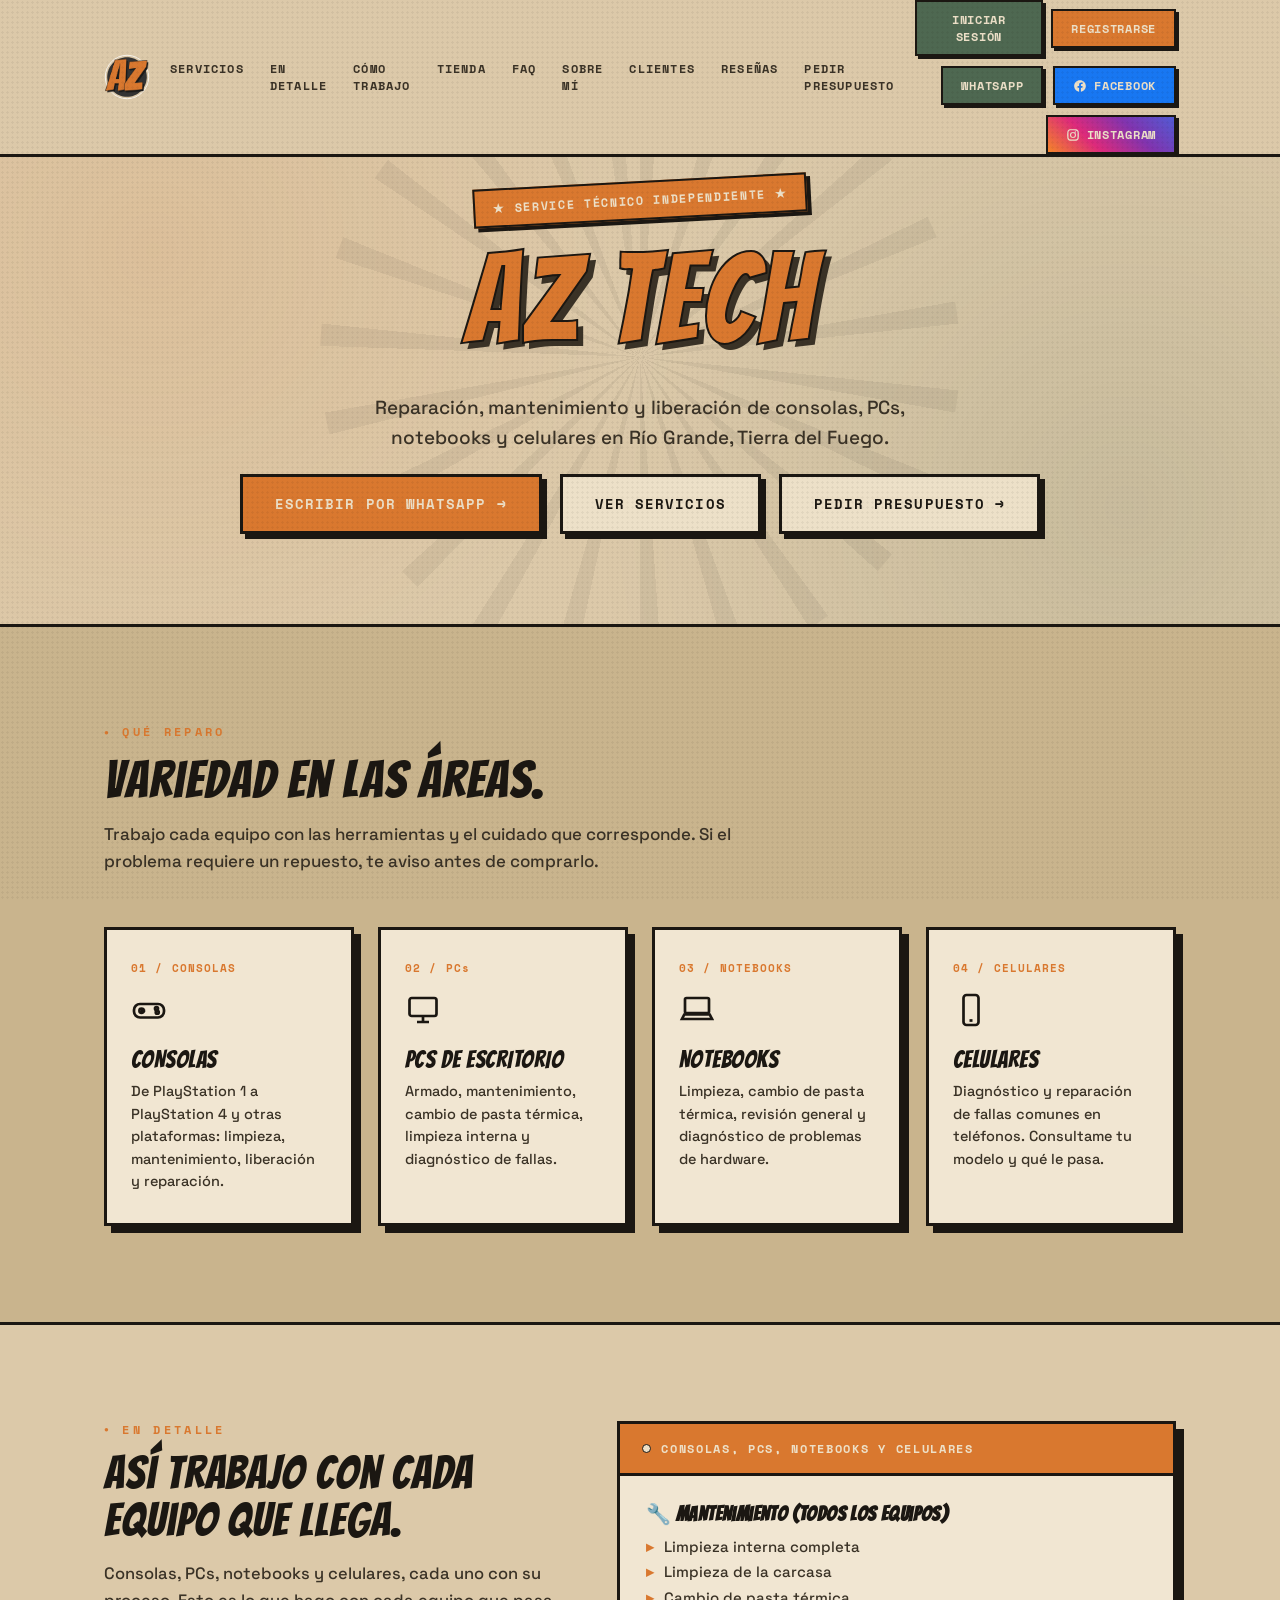
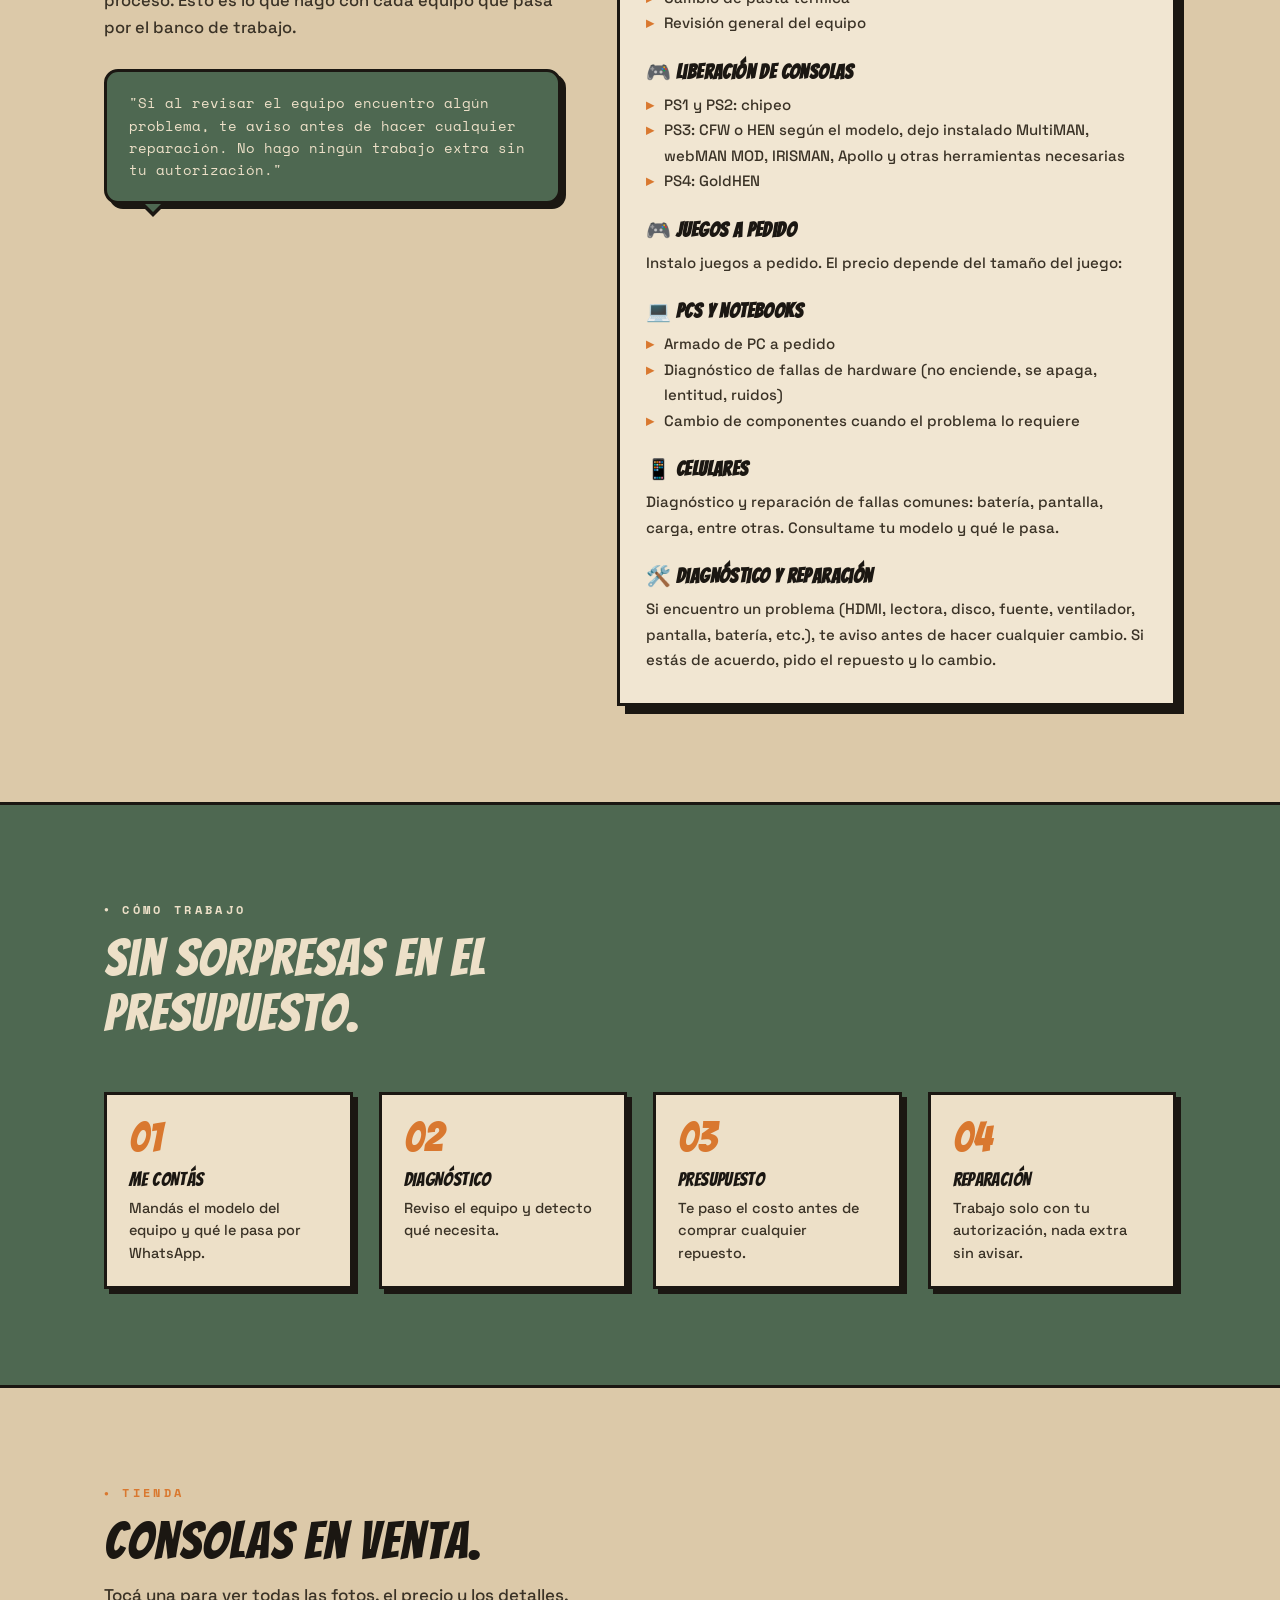
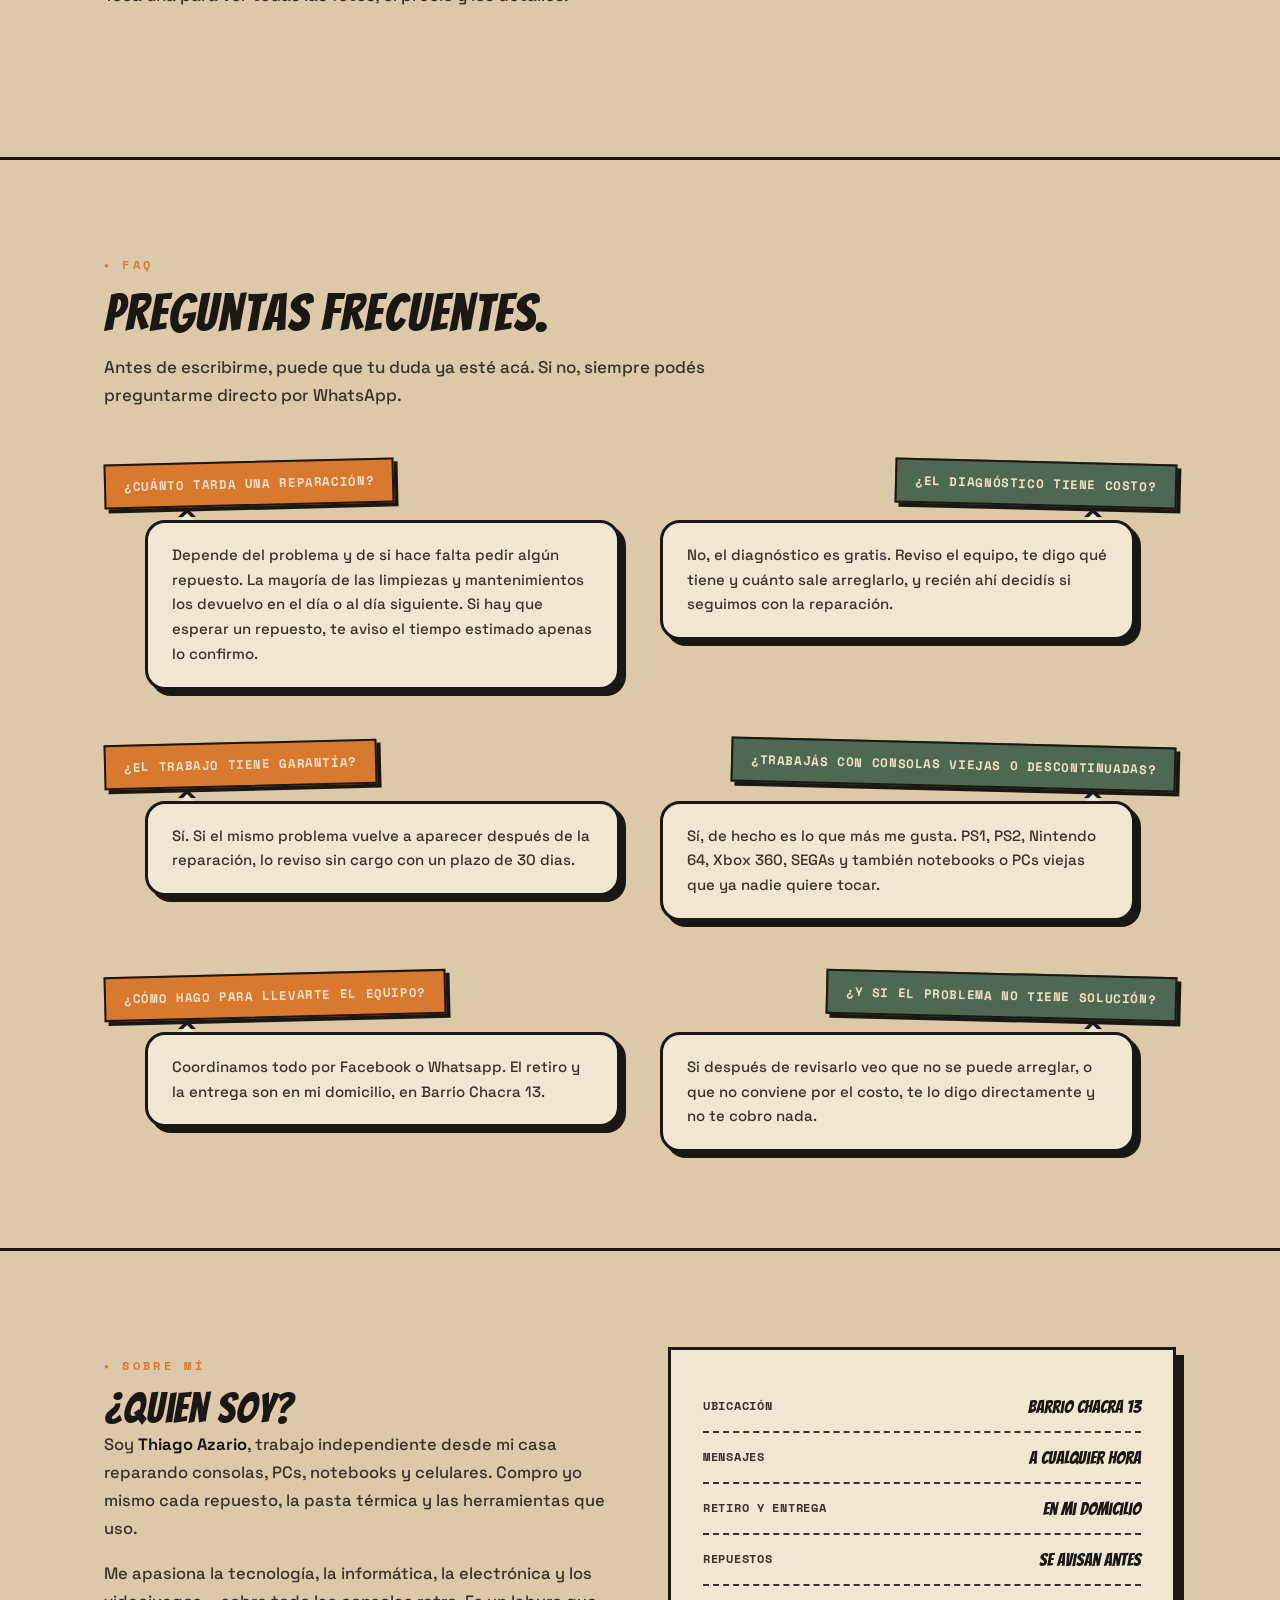
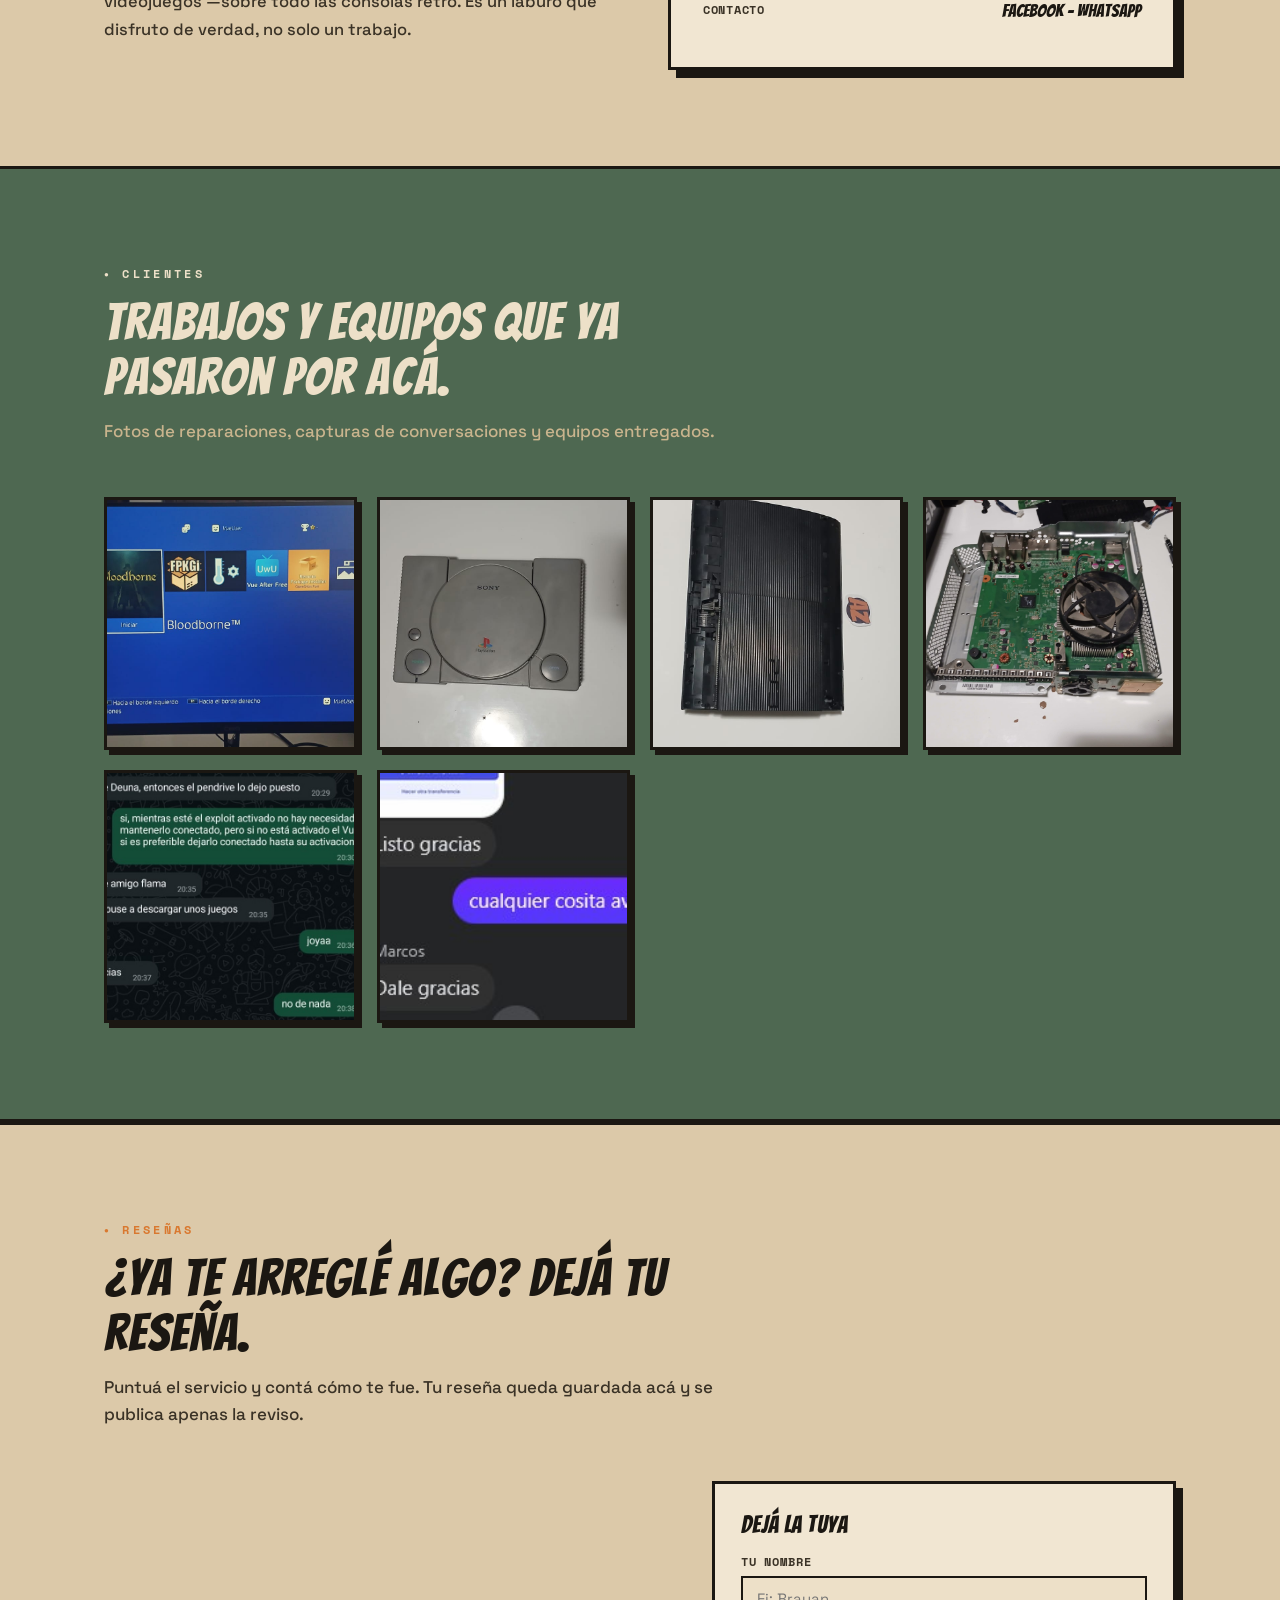
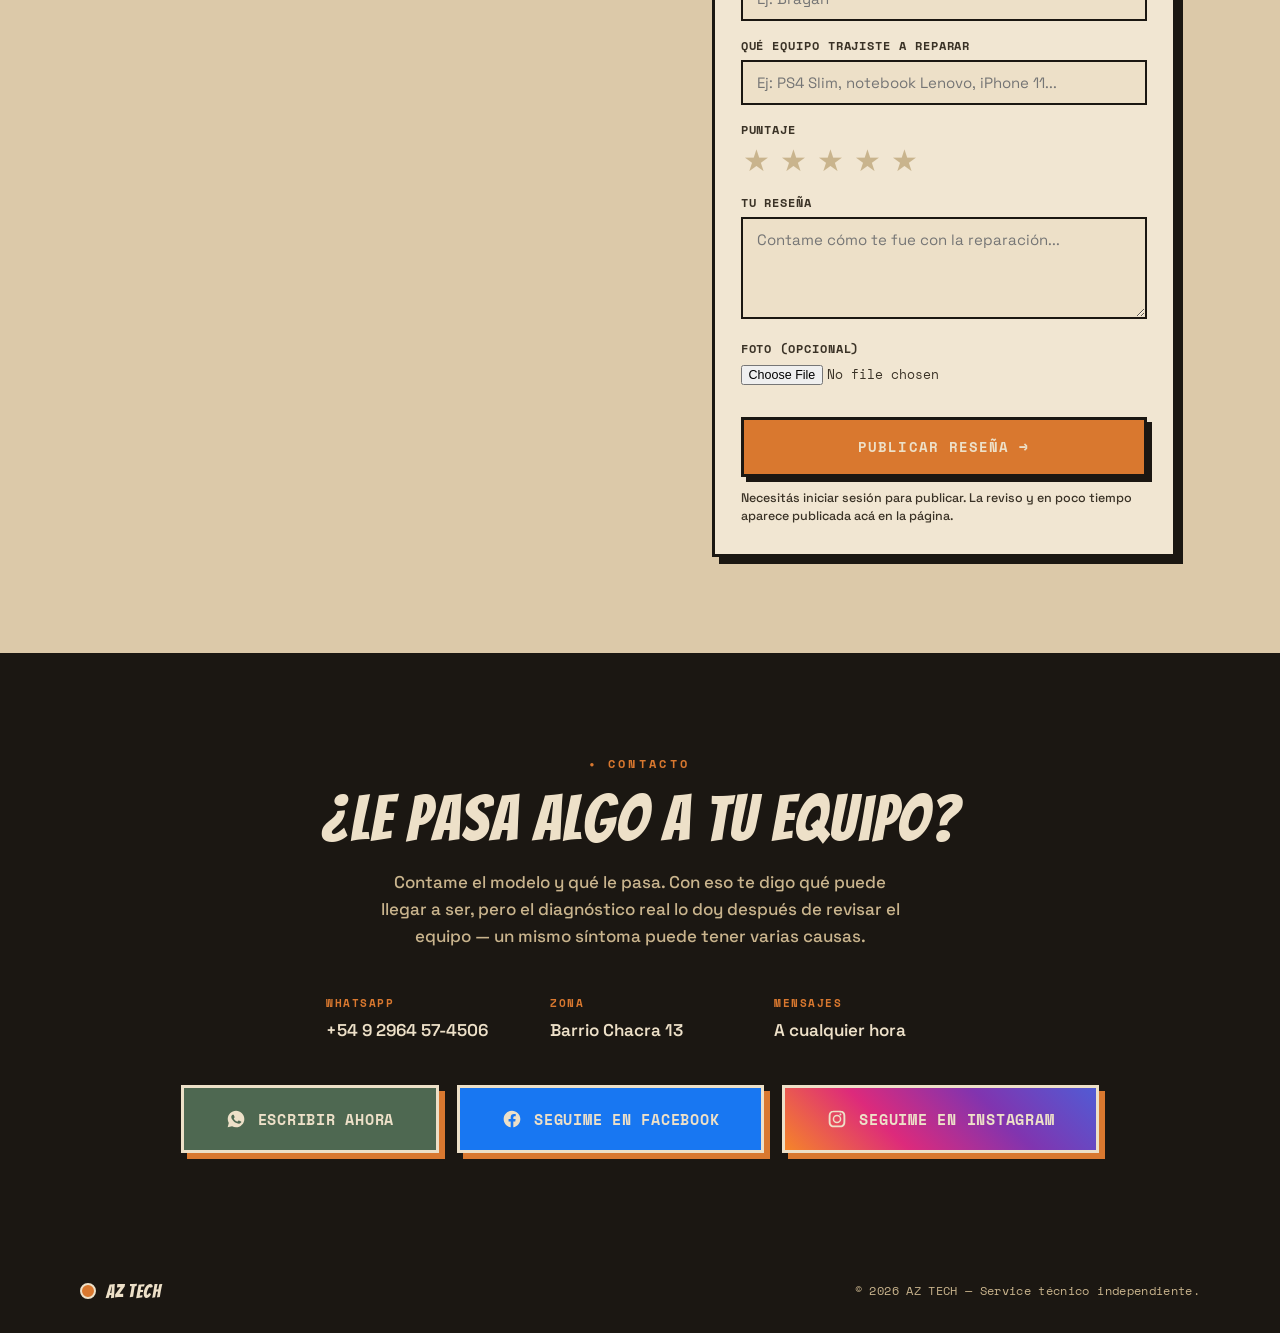
==== commit 08b8976a: "Update index.html" ====
--- a/index.html
+++ b/index.html
@@ -894,6 +894,7 @@
   @media (prefers-reduced-motion: reduce){ *{transition:none !important;} }
   a:focus-visible, button:focus-visible{outline:3px solid var(--orange); outline-offset:3px;}
 </style>
+<link rel="stylesheet" href="consolas.css">
 </head>
 <body>
 
@@ -909,6 +910,7 @@
       <a href="#servicios">Servicios</a>
       <a href="#detalle">En detalle</a>
       <a href="#proceso">Cómo trabajo</a>
+      <a href="#tienda">Tienda</a>
       <a href="#faq">FAQ</a>
       <a href="#sobre-mi">Sobre mí</a>
       <a href="#clientes">Clientes</a>
@@ -1107,6 +1109,17 @@
   </div>
 </section>
 
+<section class="tienda" id="tienda">
+  <div class="wrap">
+    <div class="sec-head">
+      <div class="eyebrow">Tienda</div>
+      <h2>Consolas en venta.</h2>
+      <p>Tocá una para ver todas las fotos, el precio y los detalles.</p>
+    </div>
+    <div class="tienda-grid" id="tienda-grid"></div>
+  </div>
+</section>
+
 <section class="faq" id="faq">
   <div class="wrap">
     <div class="sec-head">
@@ -1405,6 +1418,7 @@
   </div>
 </div>
 
+<script src="consolas.js" defer></script>
 <script type="module" src="firebase-config.js"></script>
 <script type="module" src="resenas.js"></script>
 
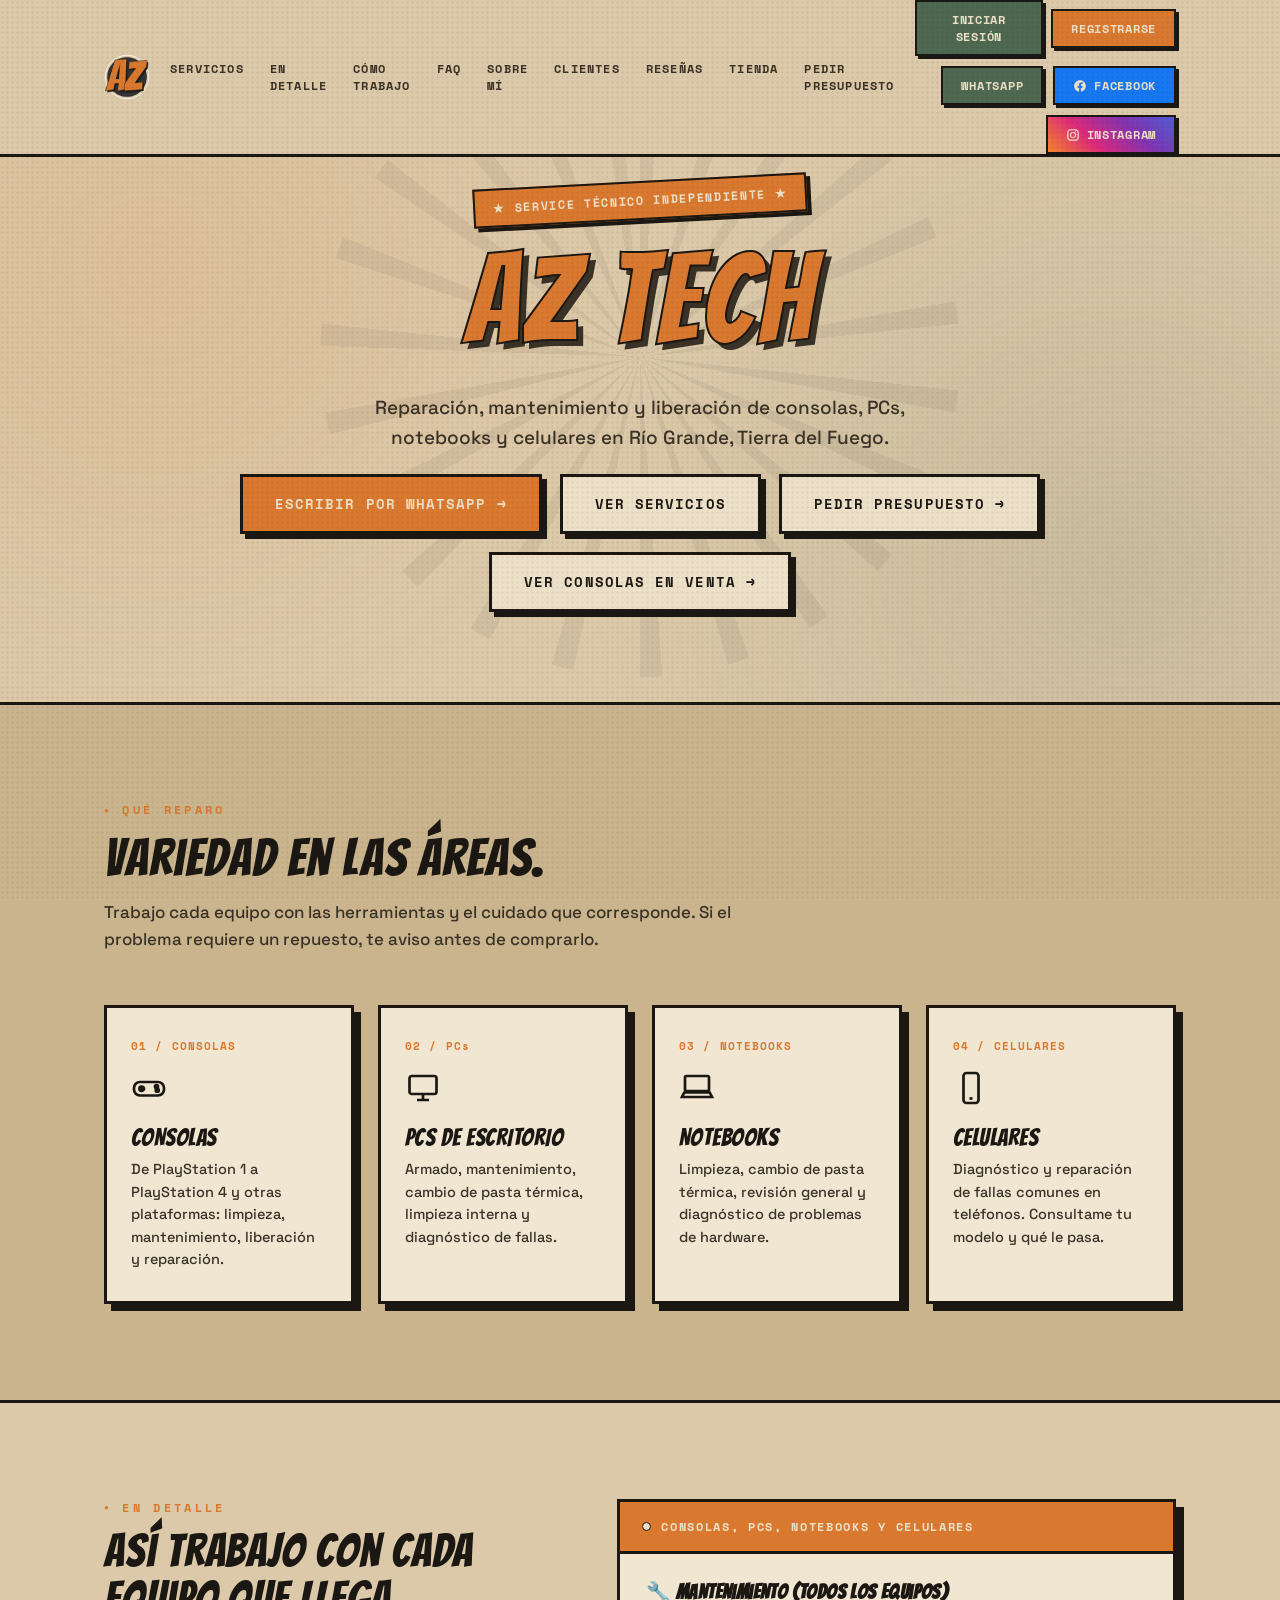
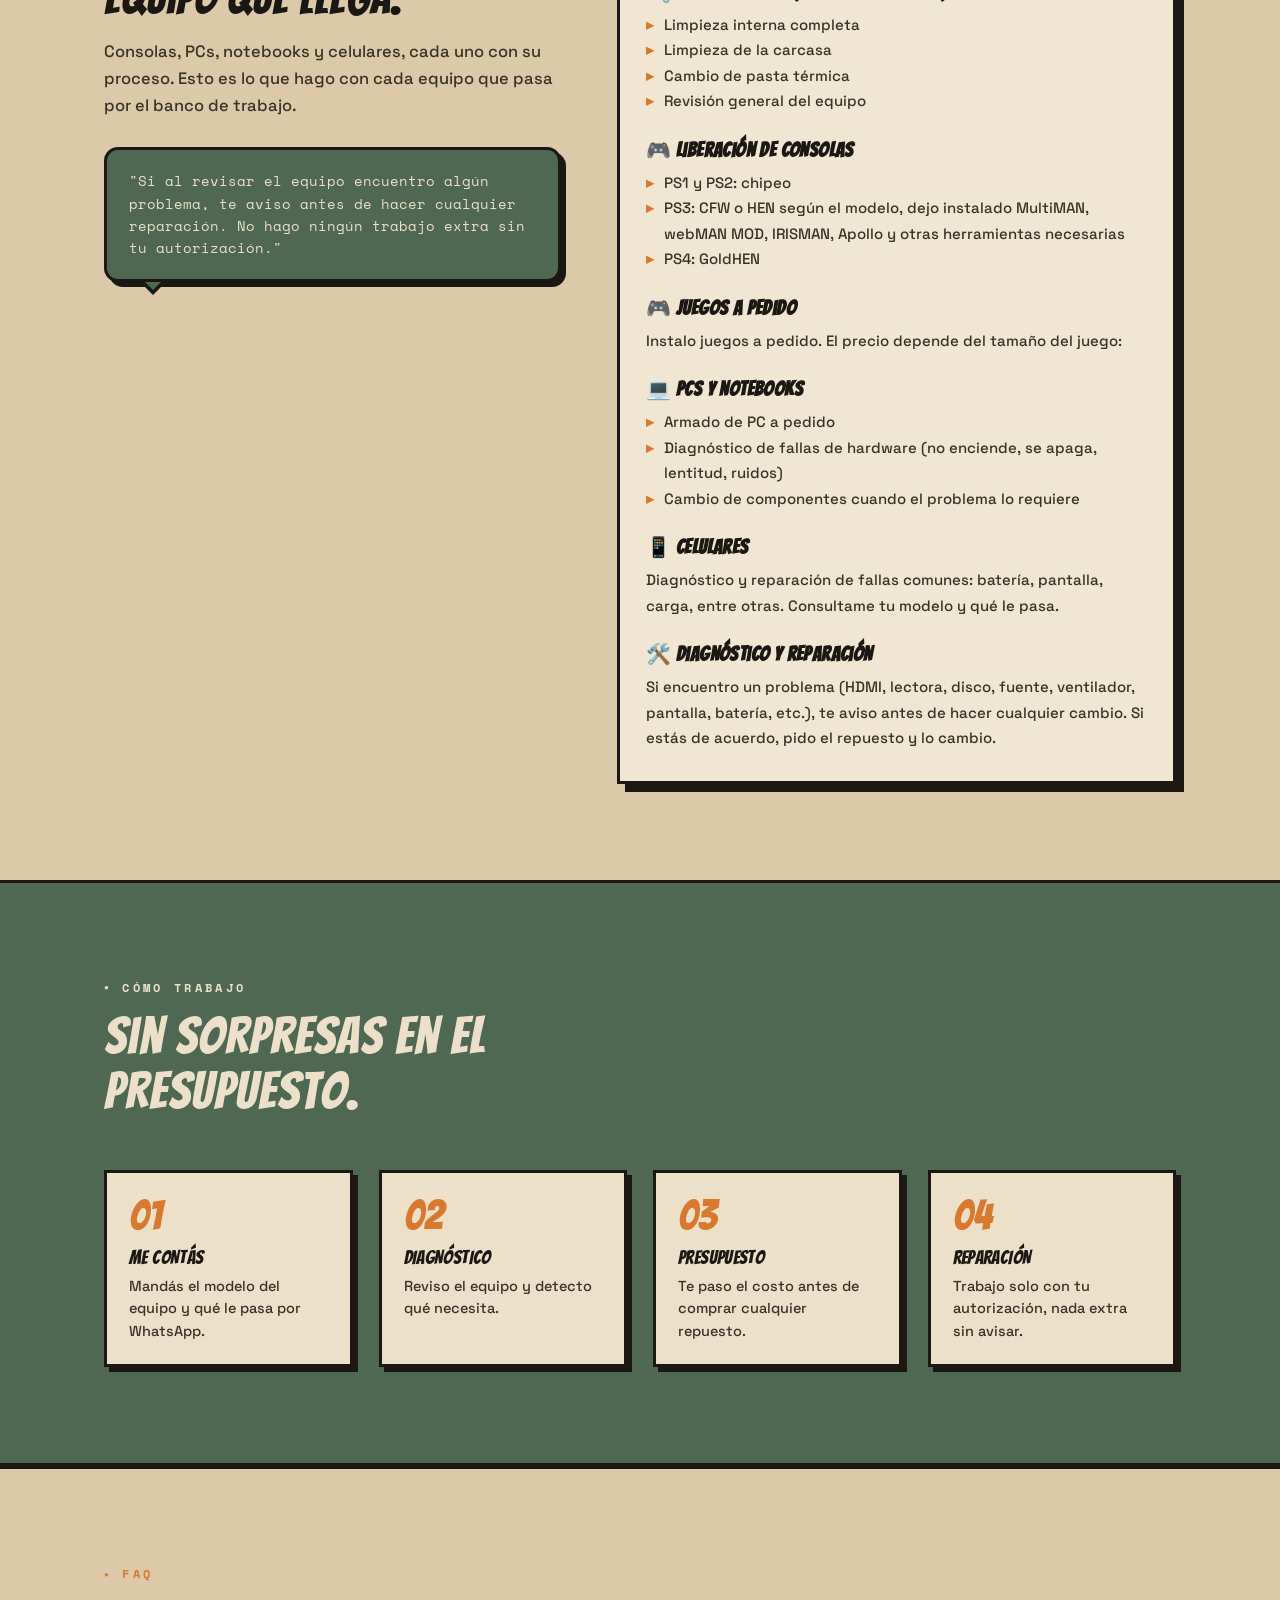
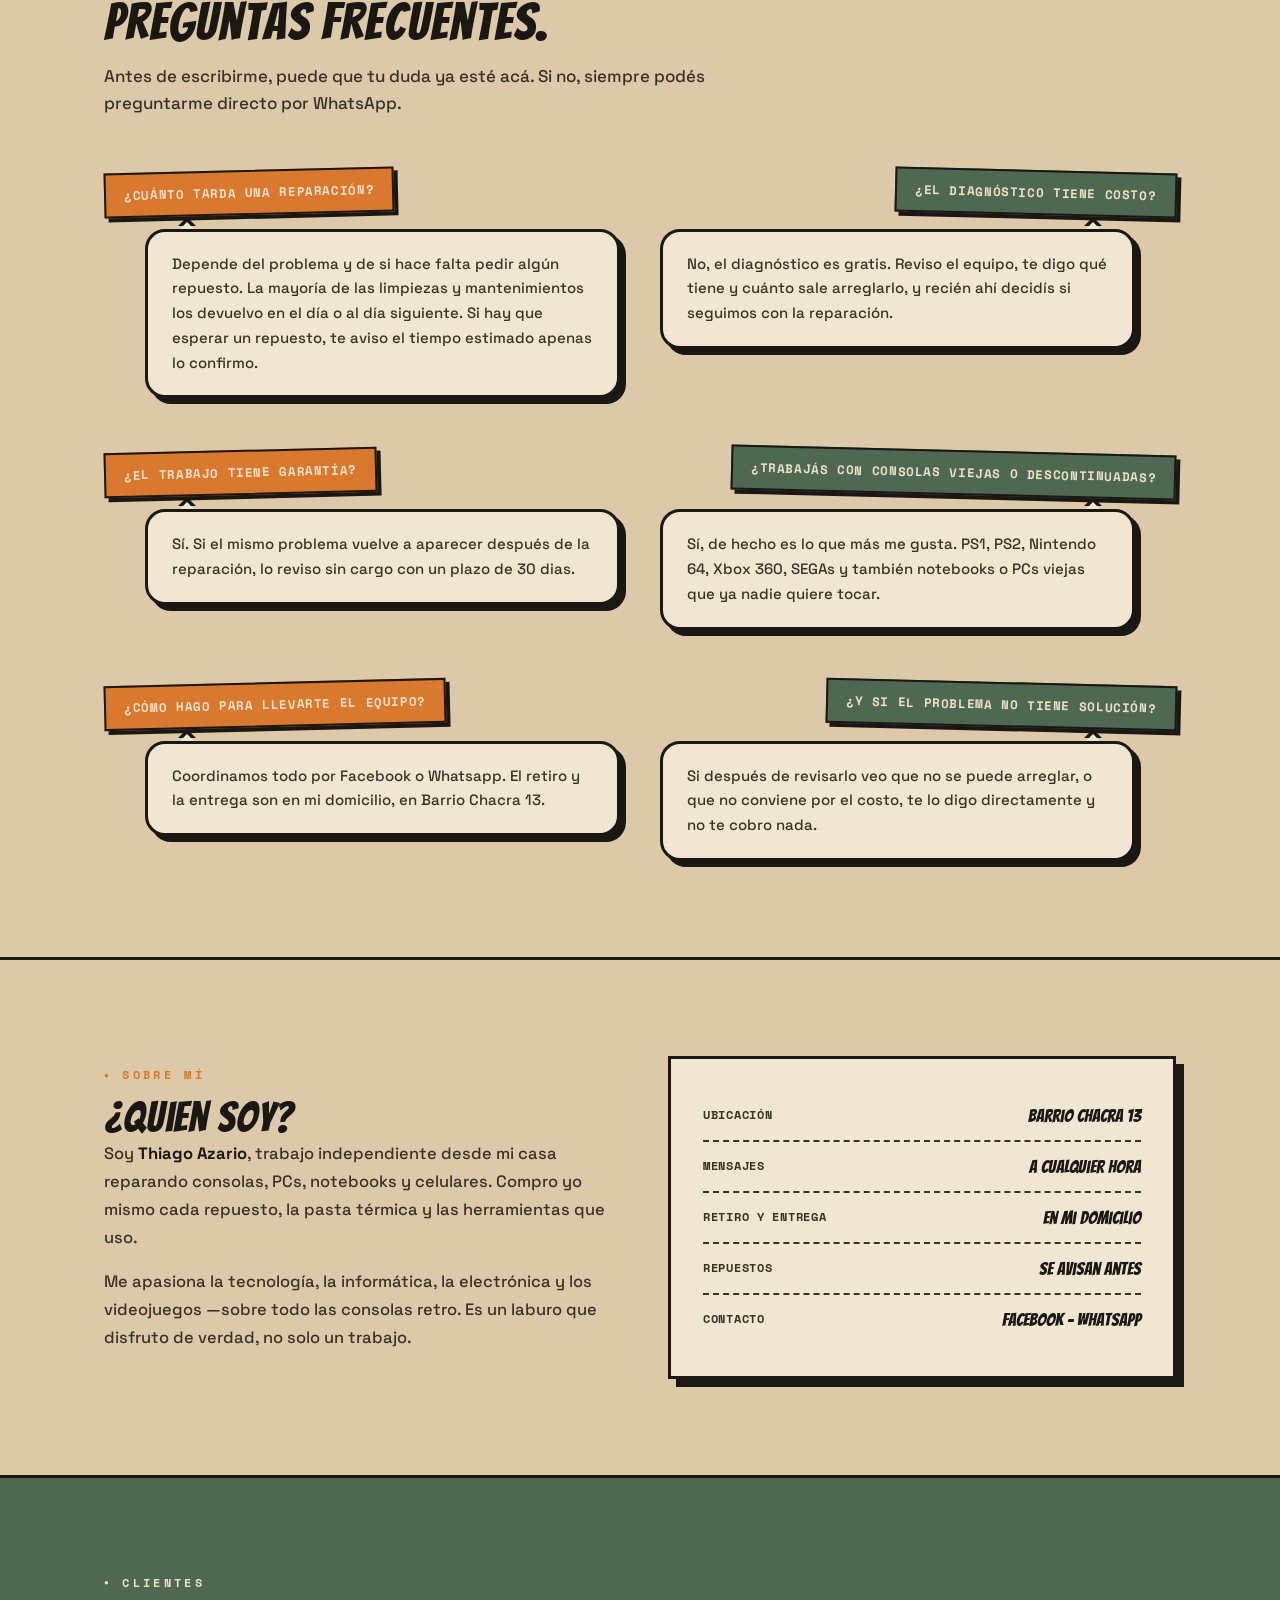
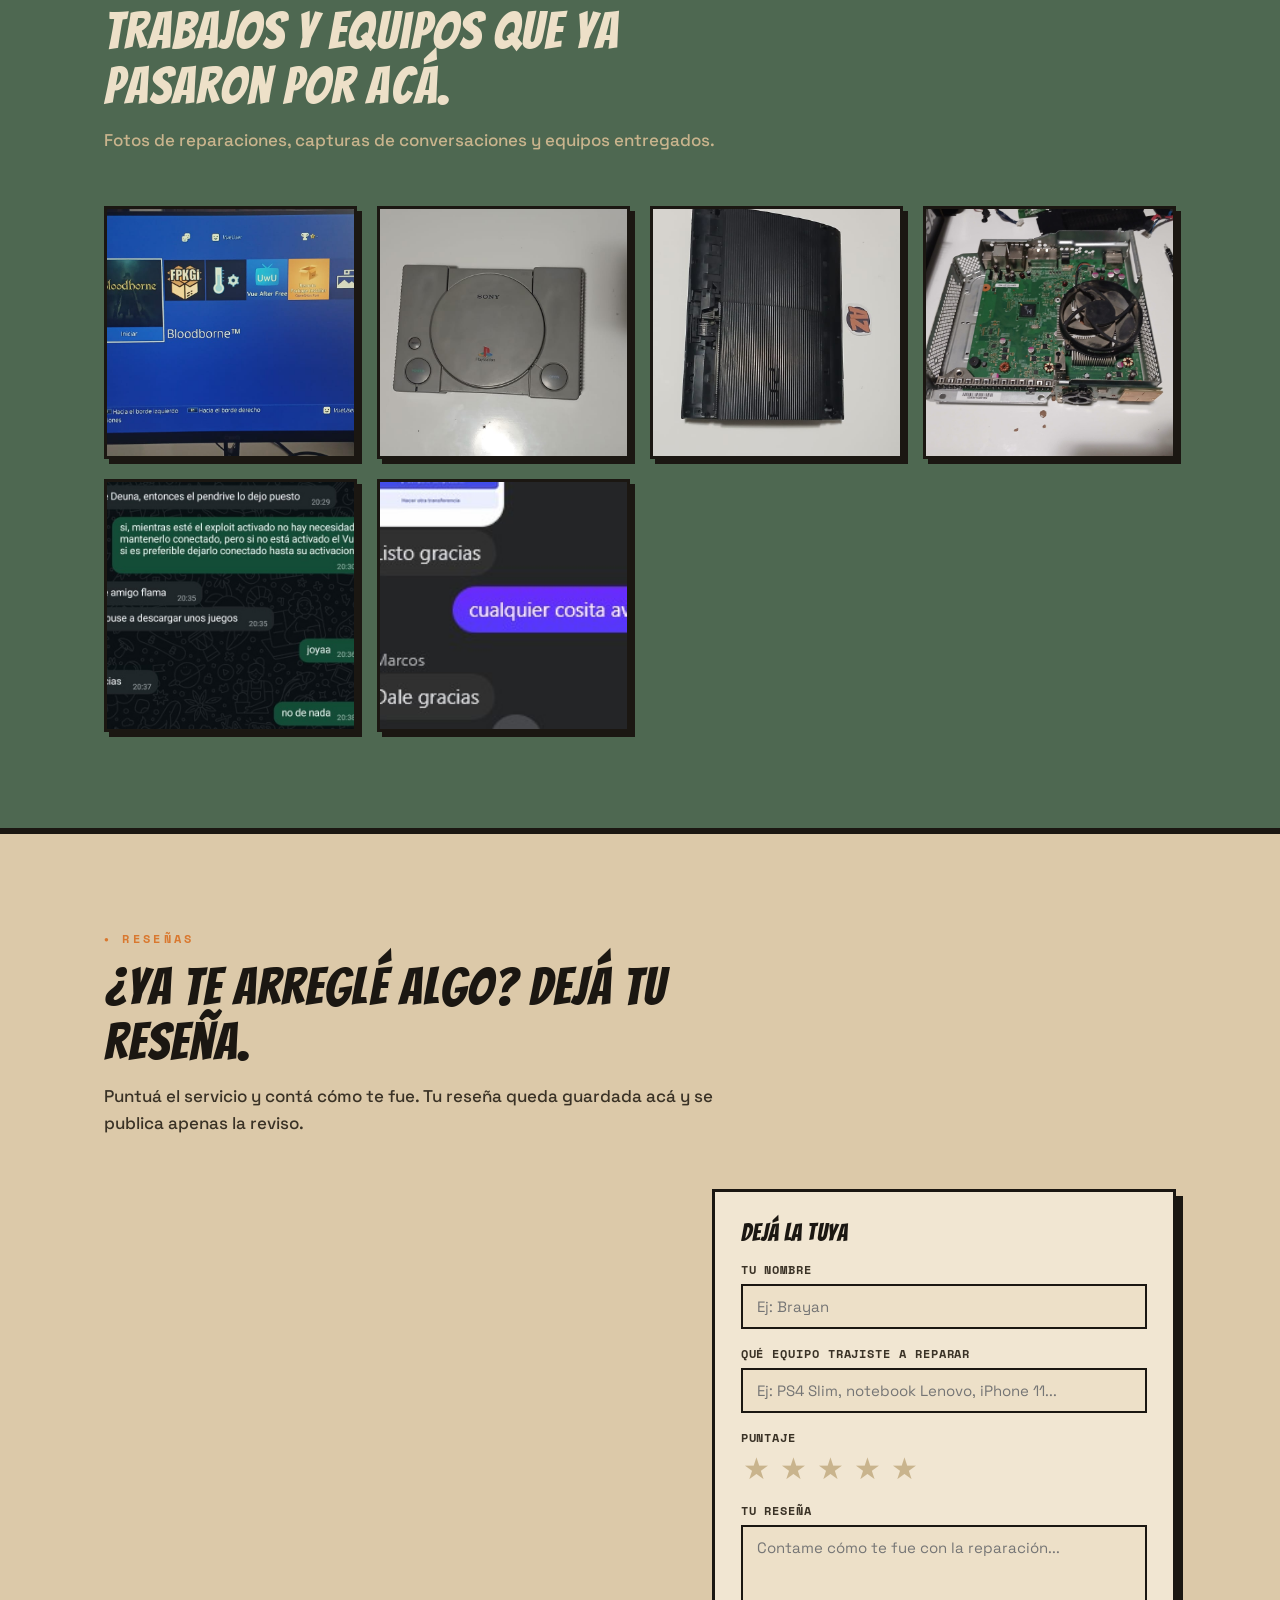
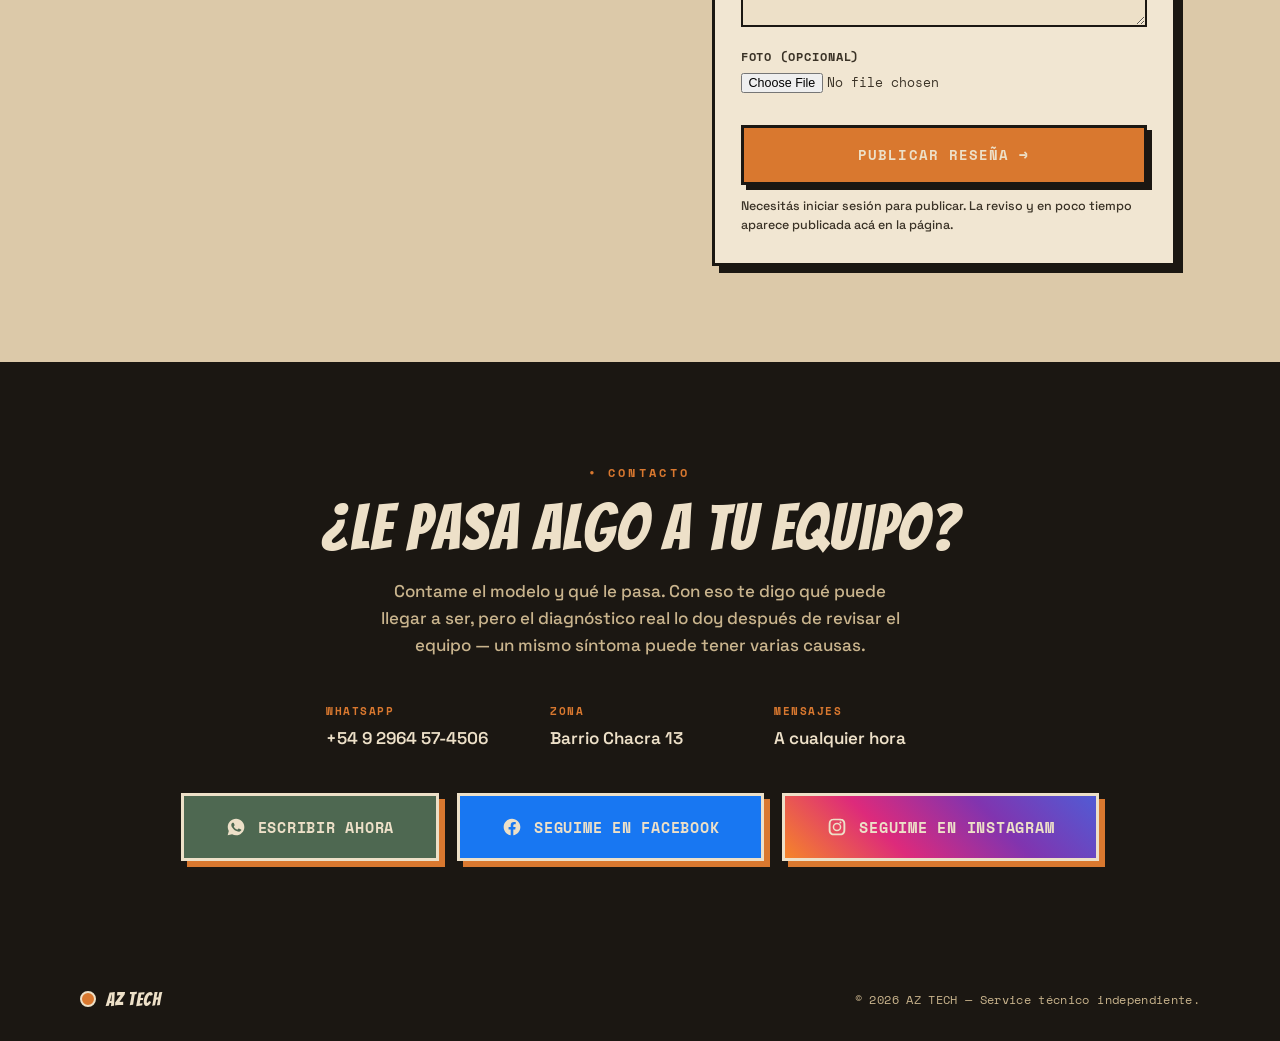
==== commit 46d70f72: "Update index.html" ====
--- a/index.html
+++ b/index.html
@@ -894,7 +894,6 @@
   @media (prefers-reduced-motion: reduce){ *{transition:none !important;} }
   a:focus-visible, button:focus-visible{outline:3px solid var(--orange); outline-offset:3px;}
 </style>
-<link rel="stylesheet" href="consolas.css">
 </head>
 <body>
 
@@ -910,11 +909,11 @@
       <a href="#servicios">Servicios</a>
       <a href="#detalle">En detalle</a>
       <a href="#proceso">Cómo trabajo</a>
-      <a href="#tienda">Tienda</a>
       <a href="#faq">FAQ</a>
       <a href="#sobre-mi">Sobre mí</a>
       <a href="#clientes">Clientes</a>
       <a href="#resenas">Reseñas</a>
+      <a href="tienda.html">Tienda</a>
       <a href="pedido.html">Pedir presupuesto</a>
     </div>
     <div class="nav-ctas">
@@ -966,6 +965,10 @@
 
             <a class="btn-ghost" href="pedido.html">
                 Pedir presupuesto →
+            </a>
+
+            <a class="btn-ghost" href="tienda.html">
+                Ver consolas en venta →
             </a>
         </div>
 
@@ -1109,17 +1112,6 @@
   </div>
 </section>
 
-<section class="tienda" id="tienda">
-  <div class="wrap">
-    <div class="sec-head">
-      <div class="eyebrow">Tienda</div>
-      <h2>Consolas en venta.</h2>
-      <p>Tocá una para ver todas las fotos, el precio y los detalles.</p>
-    </div>
-    <div class="tienda-grid" id="tienda-grid"></div>
-  </div>
-</section>
-
 <section class="faq" id="faq">
   <div class="wrap">
     <div class="sec-head">
@@ -1418,7 +1410,6 @@
   </div>
 </div>
 
-<script src="consolas.js" defer></script>
 <script type="module" src="firebase-config.js"></script>
 <script type="module" src="resenas.js"></script>
 
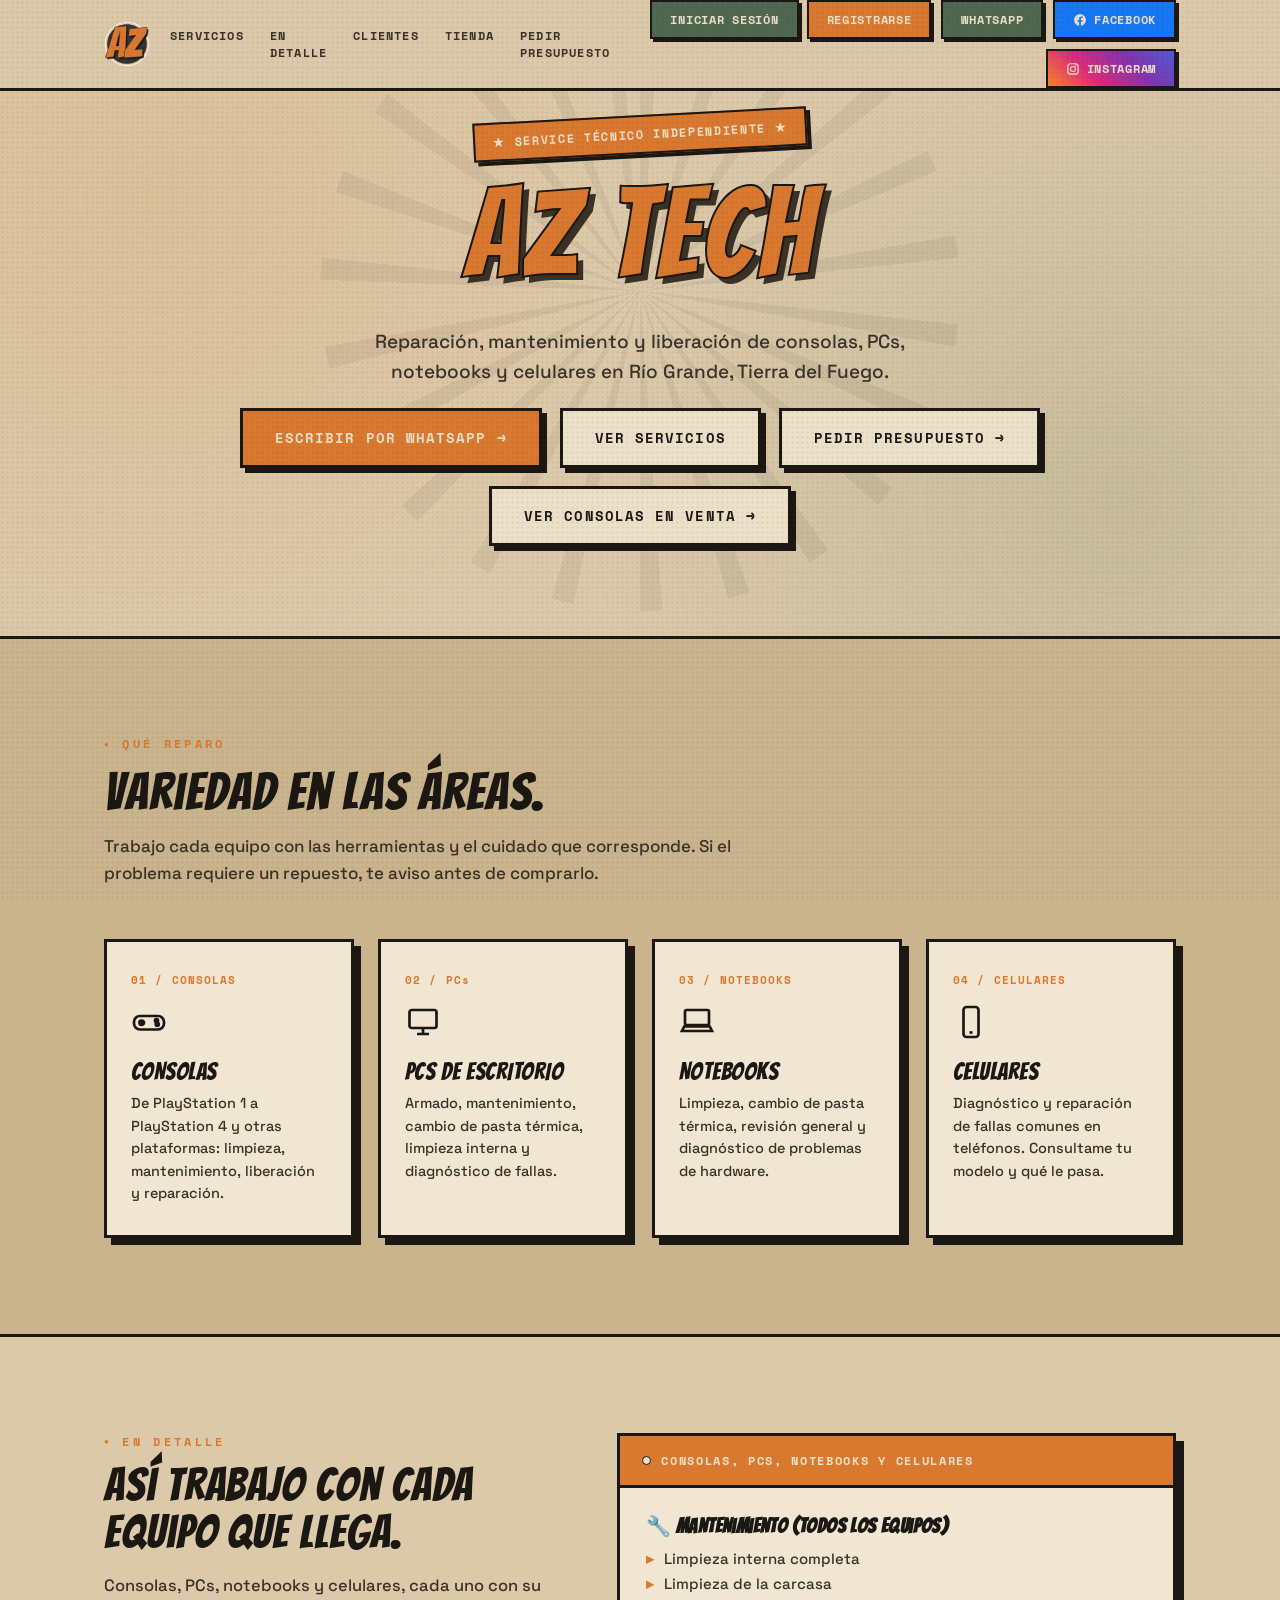
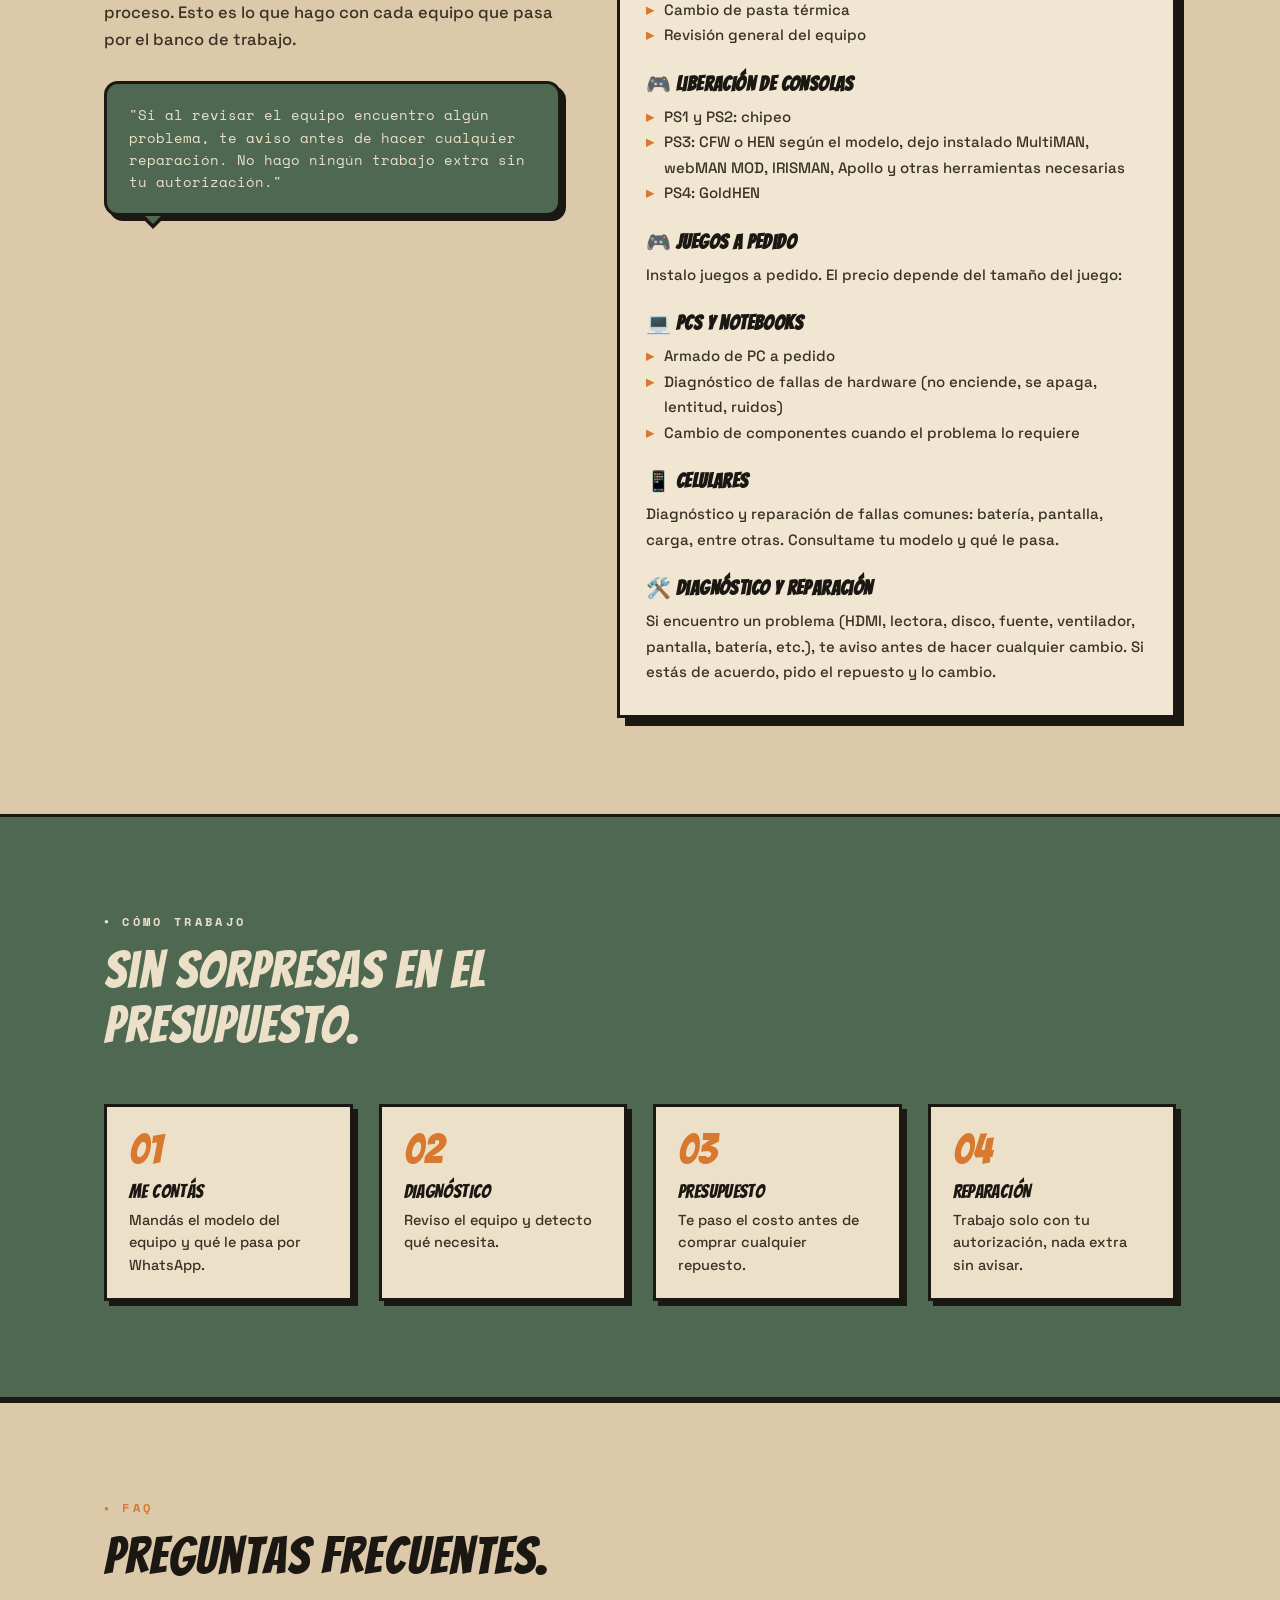
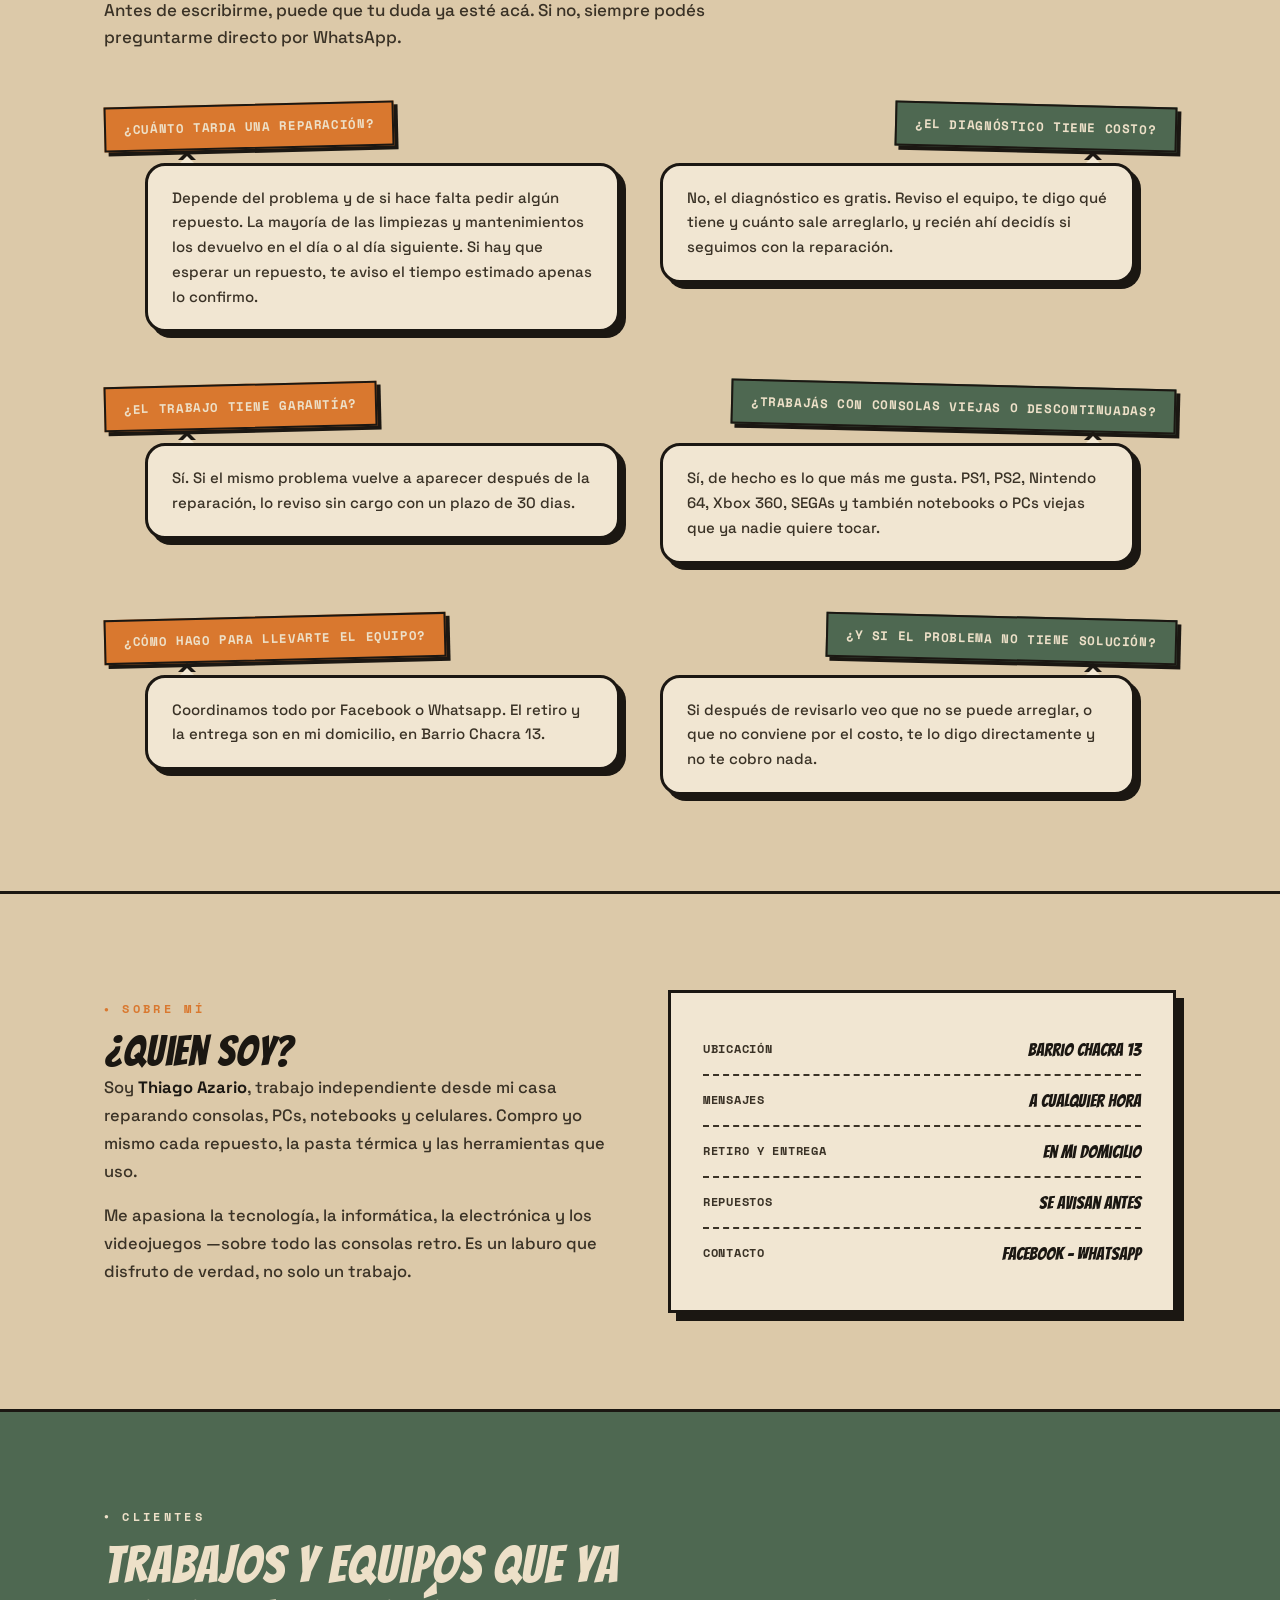
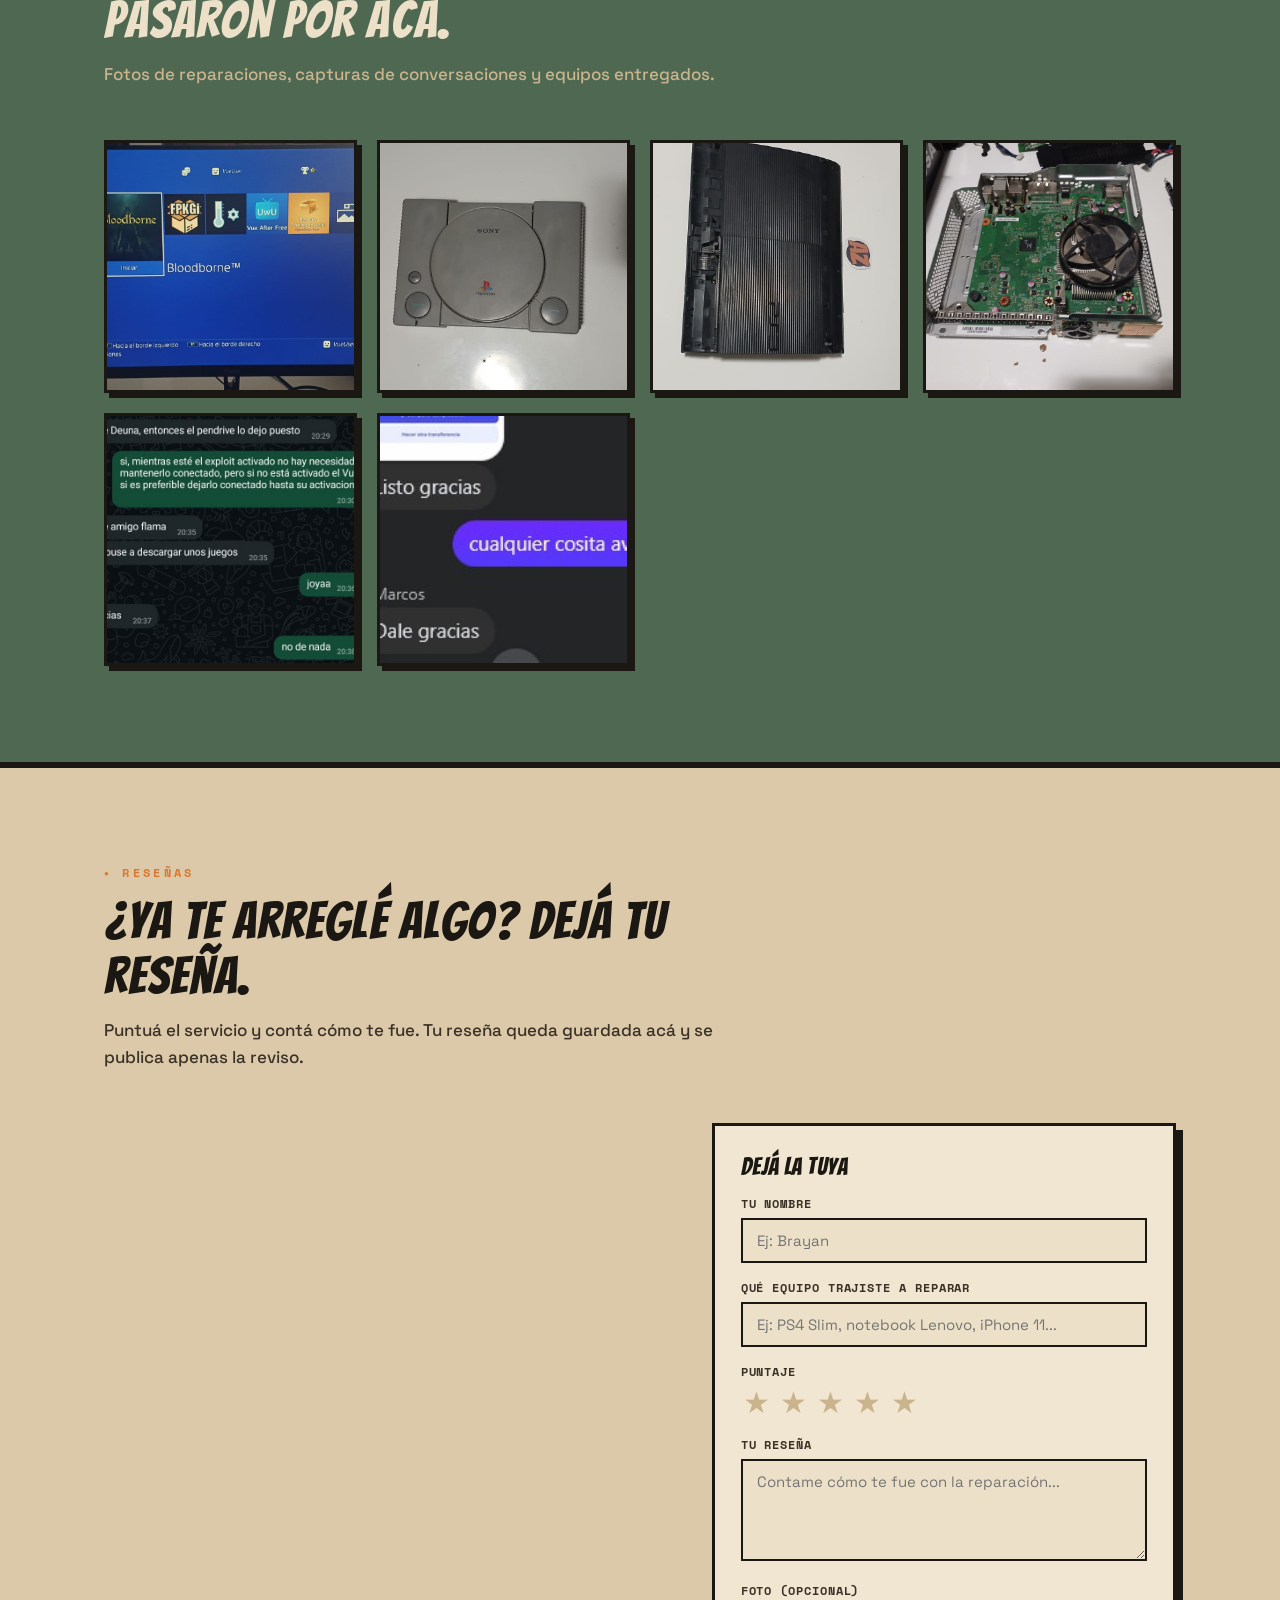
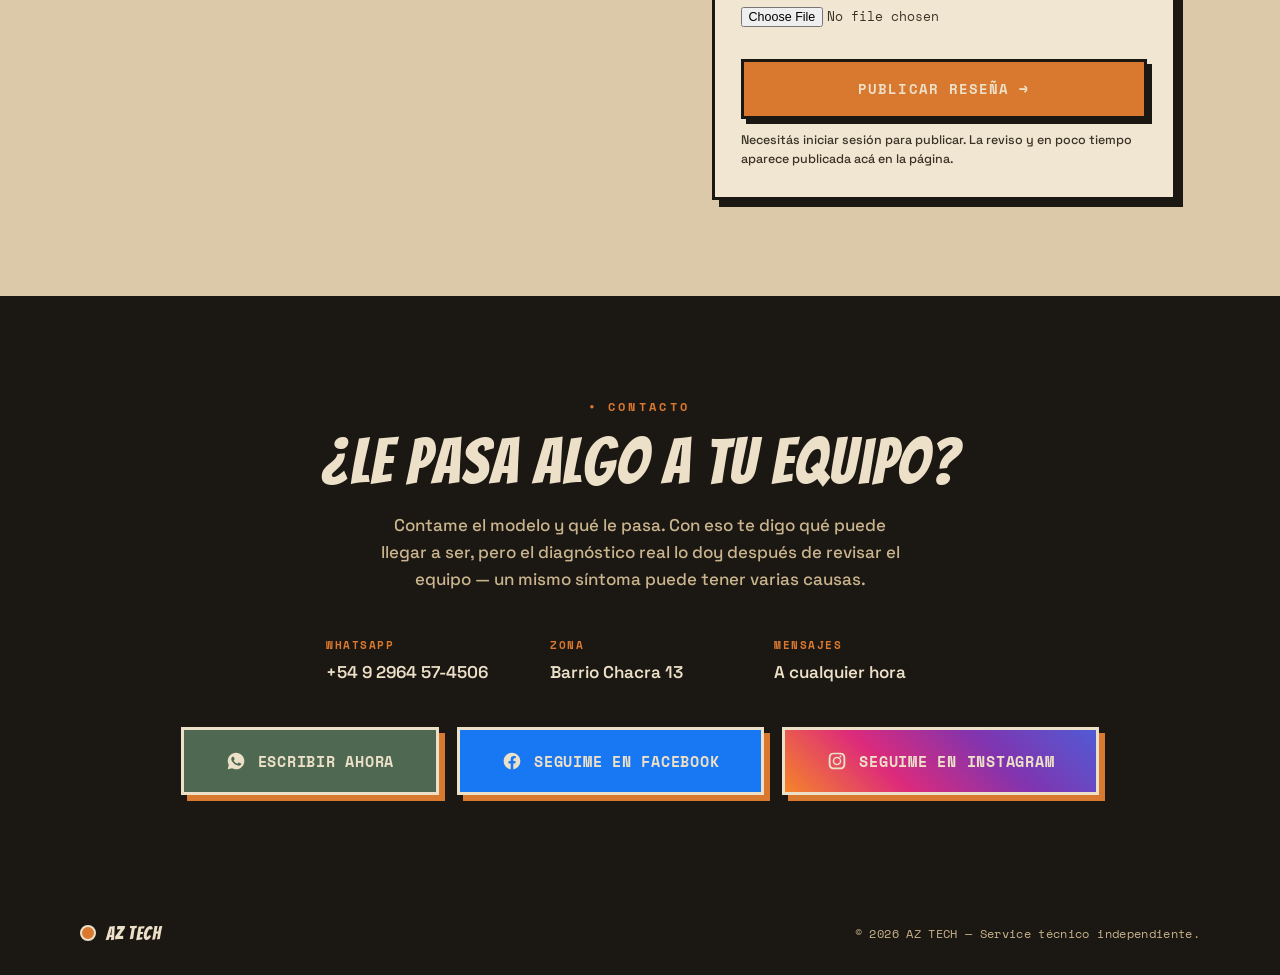
==== commit 3ad13960: "Update index.html" ====
--- a/index.html
+++ b/index.html
@@ -908,11 +908,7 @@
     <div class="navlinks">
       <a href="#servicios">Servicios</a>
       <a href="#detalle">En detalle</a>
-      <a href="#proceso">Cómo trabajo</a>
-      <a href="#faq">FAQ</a>
-      <a href="#sobre-mi">Sobre mí</a>
       <a href="#clientes">Clientes</a>
-      <a href="#resenas">Reseñas</a>
       <a href="tienda.html">Tienda</a>
       <a href="pedido.html">Pedir presupuesto</a>
     </div>
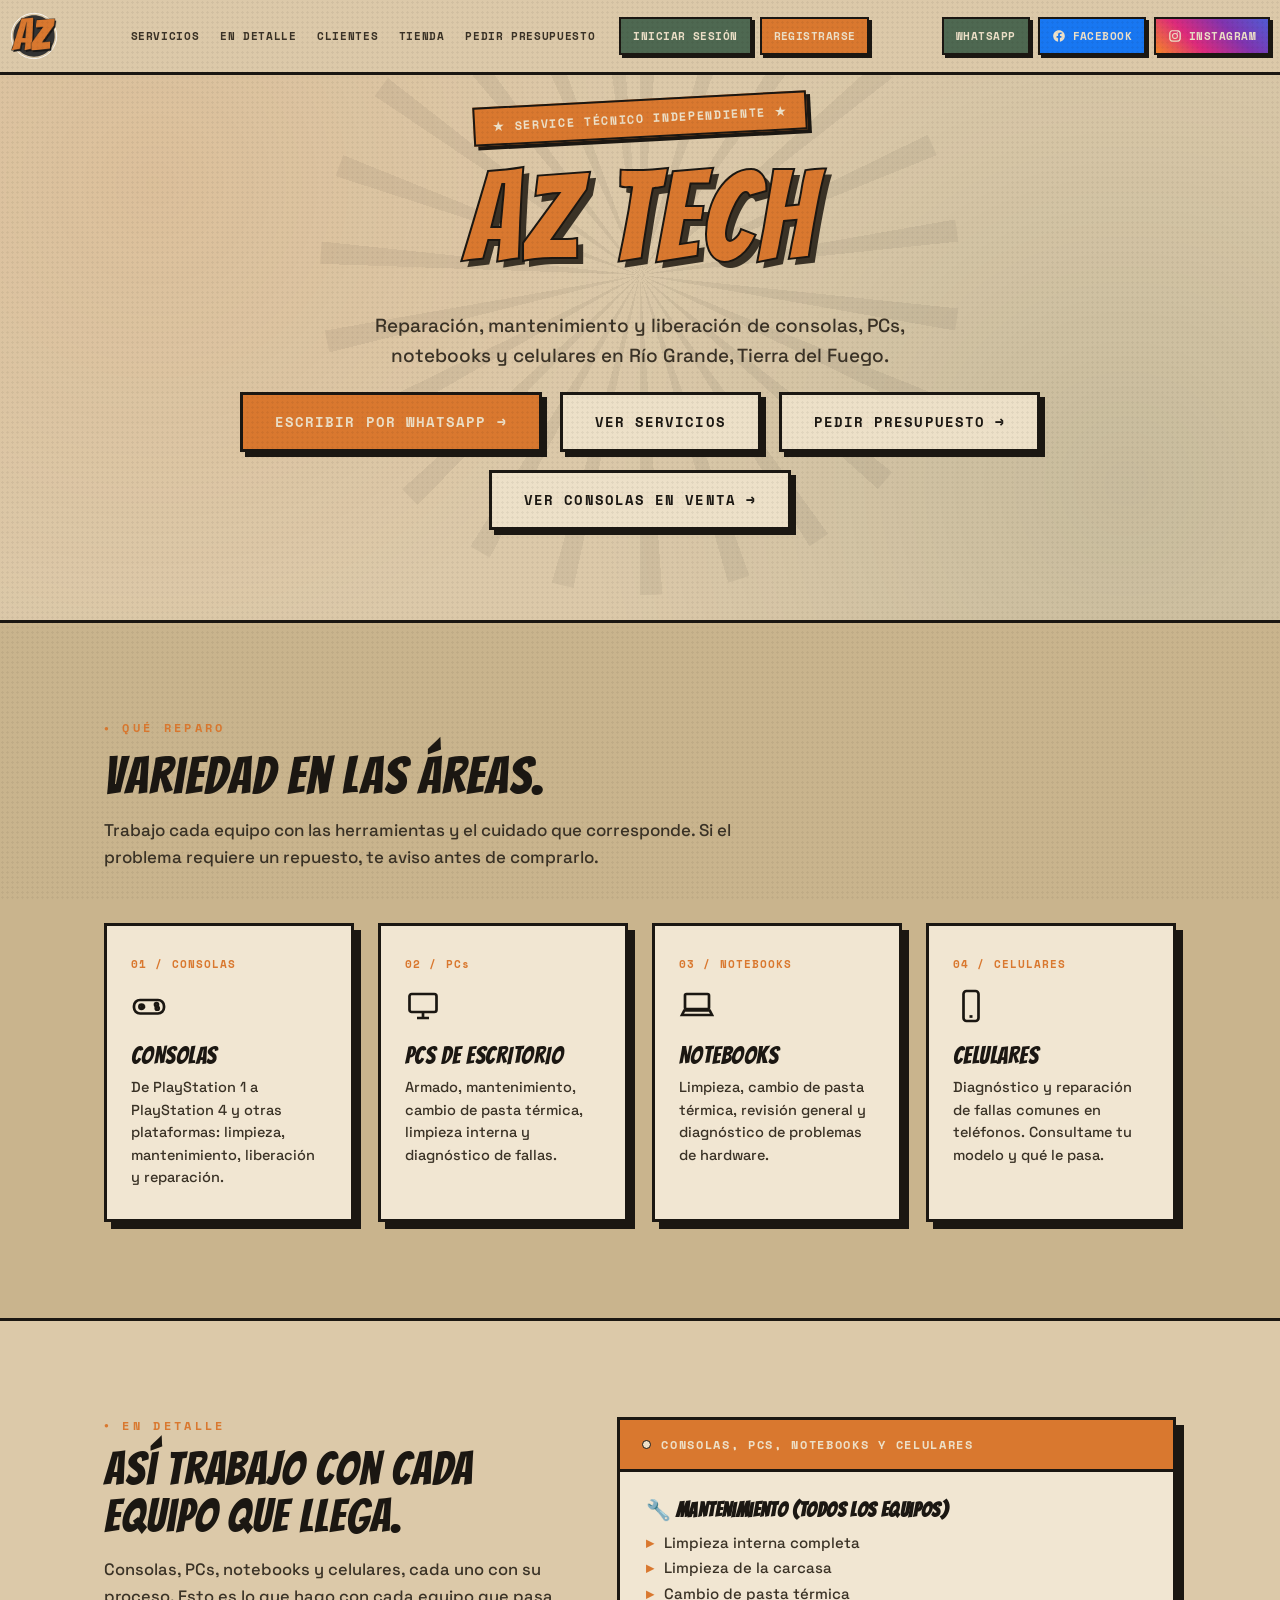
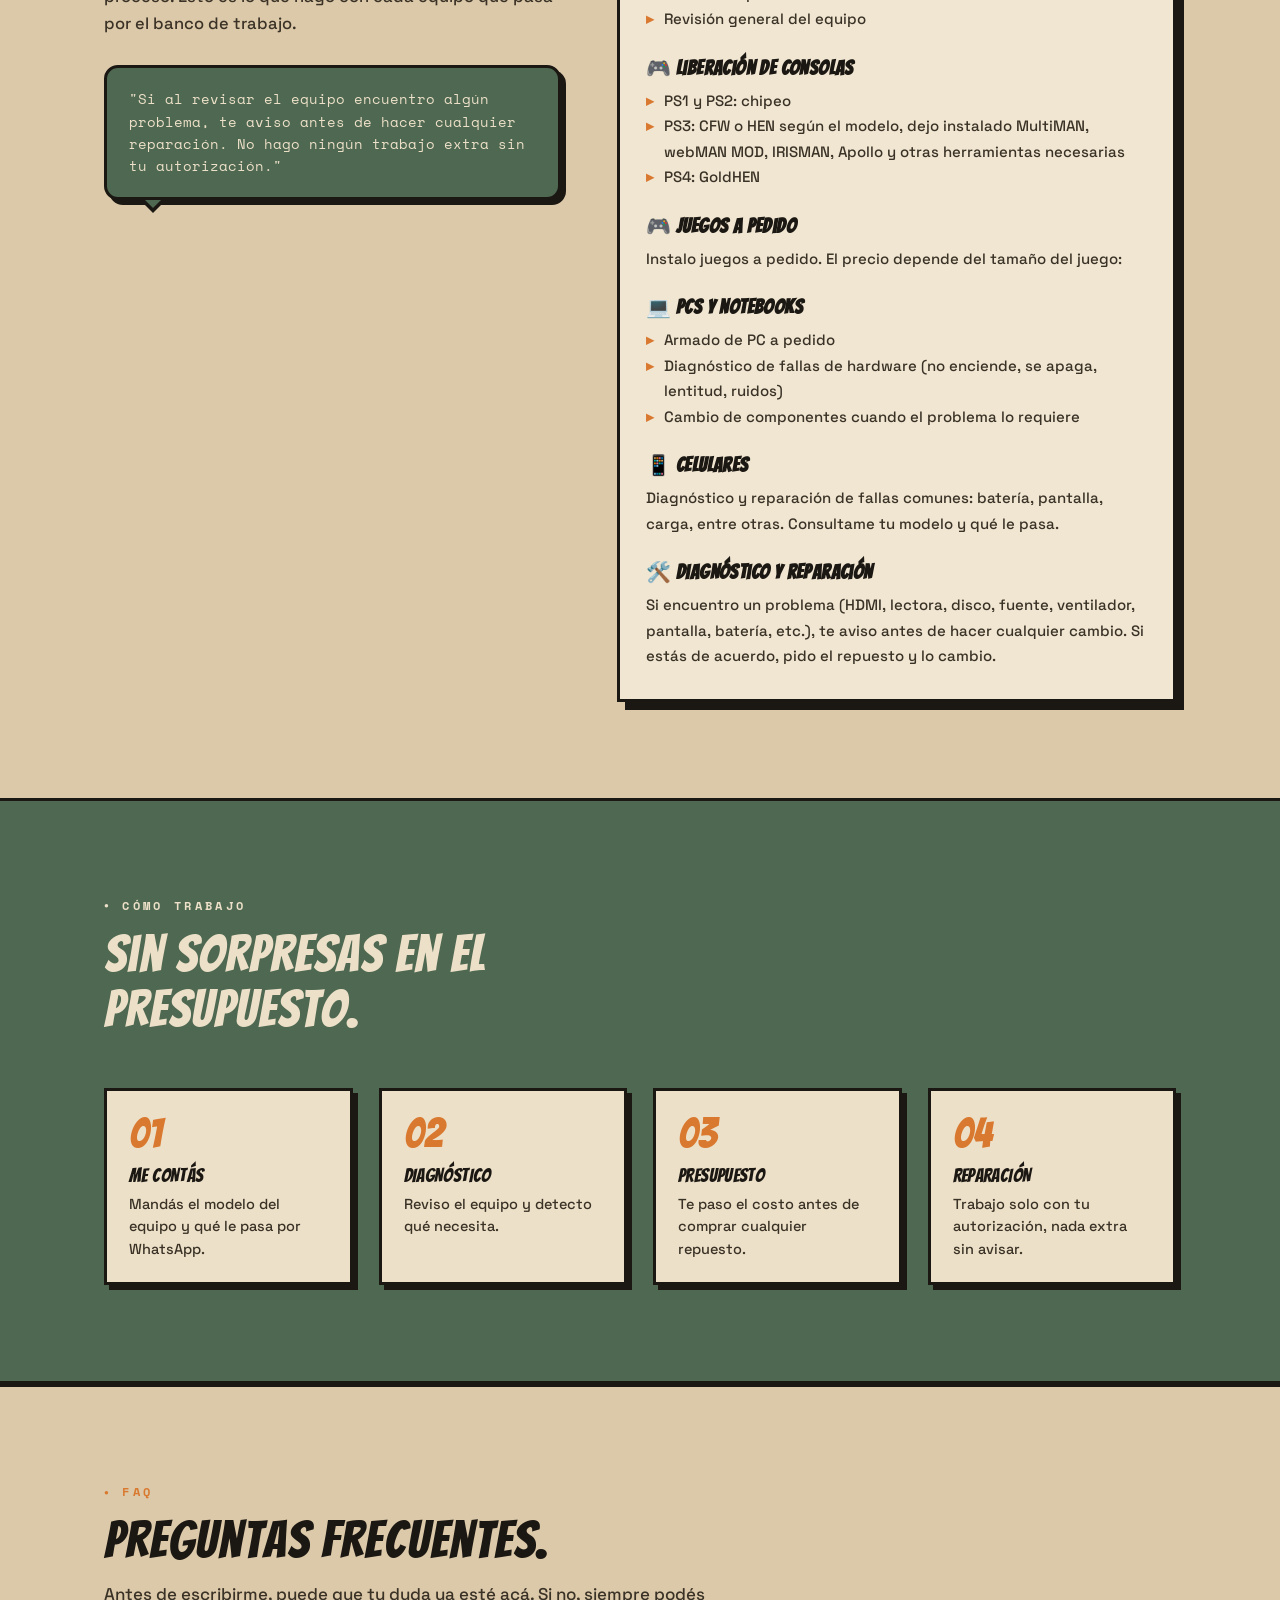
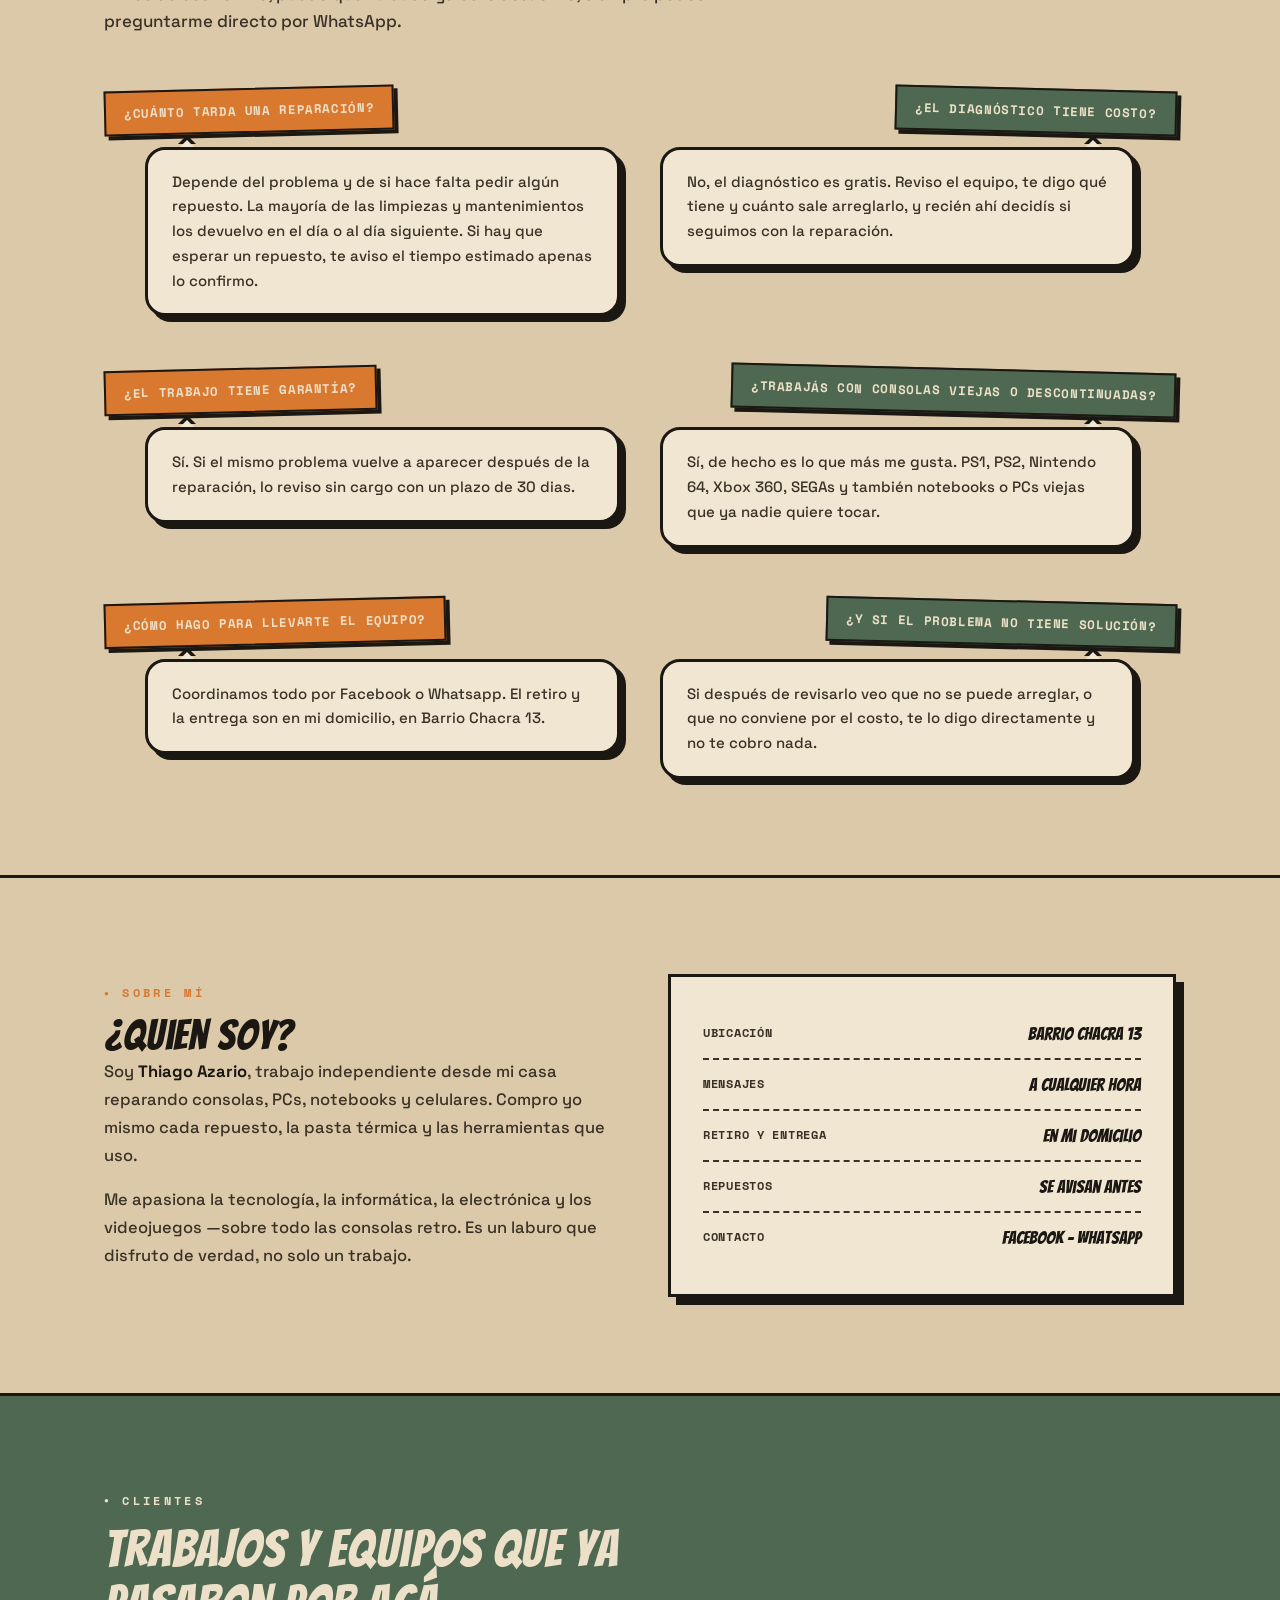
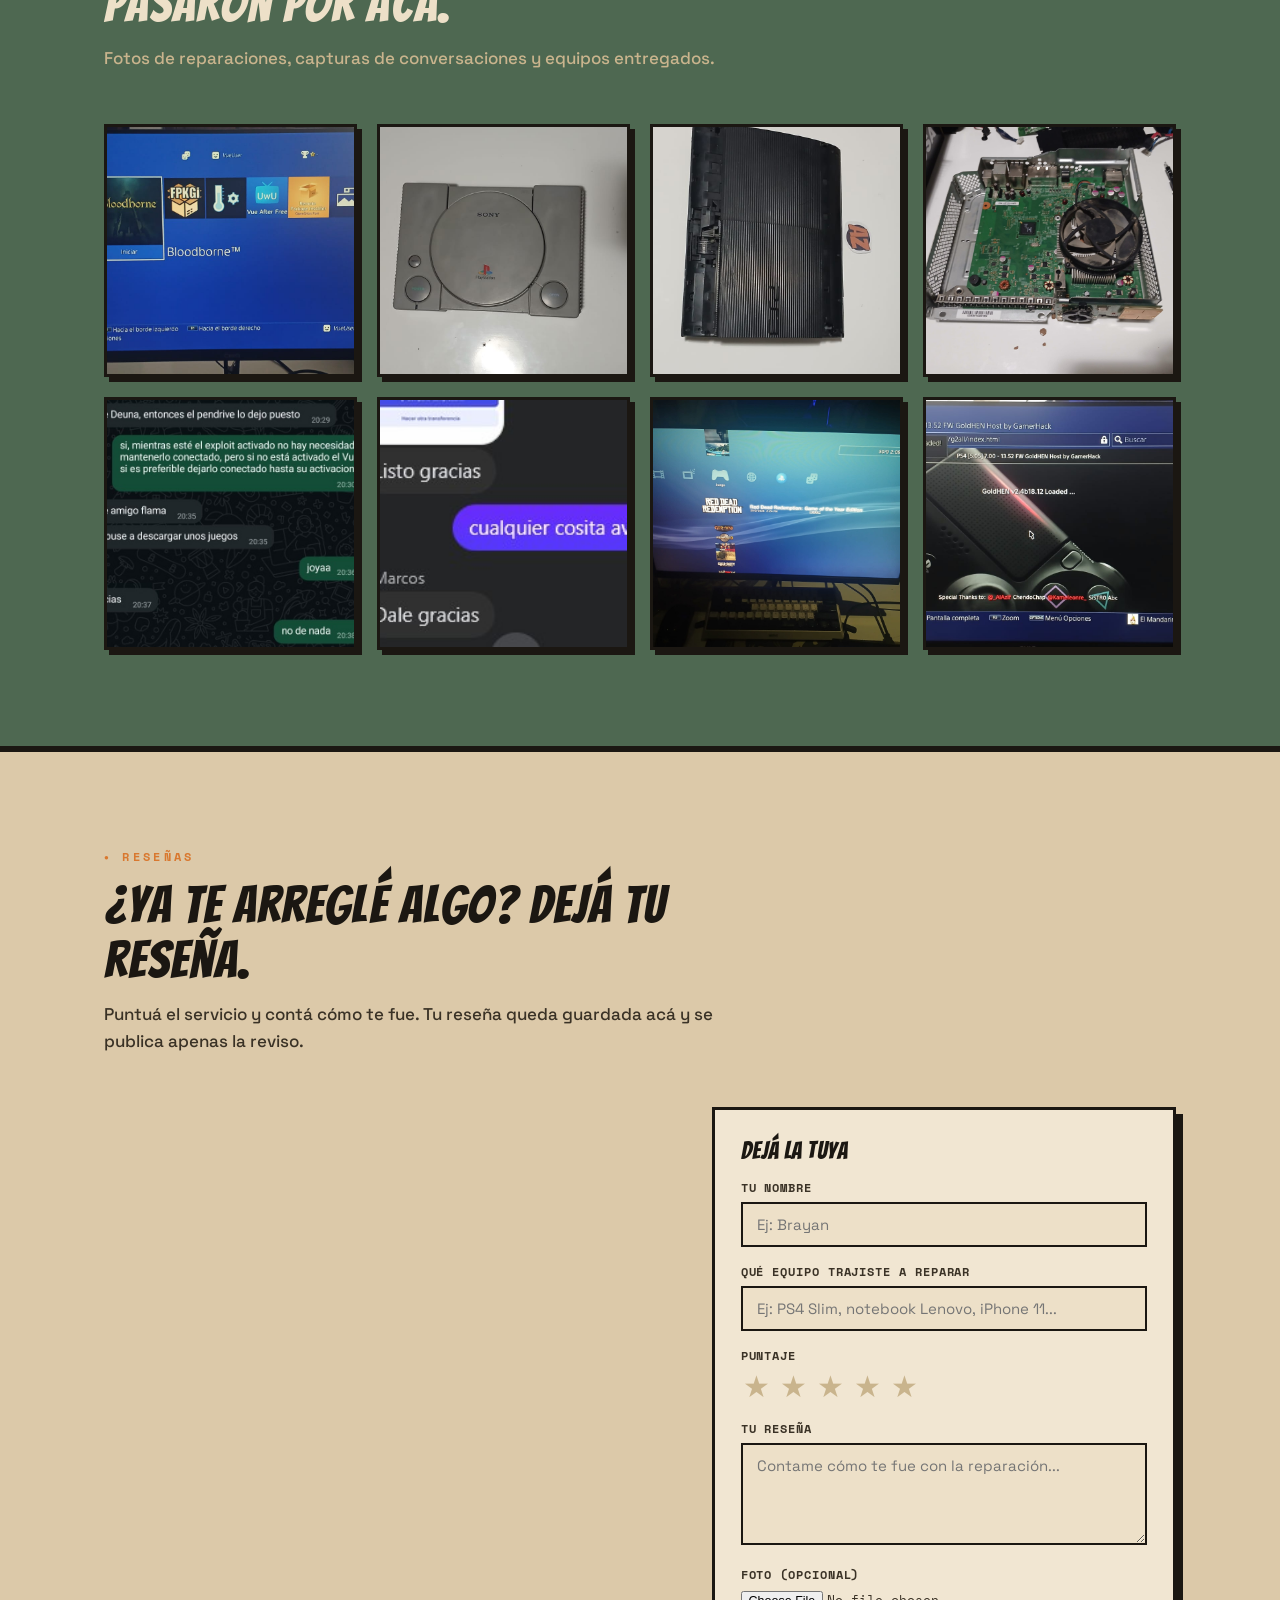
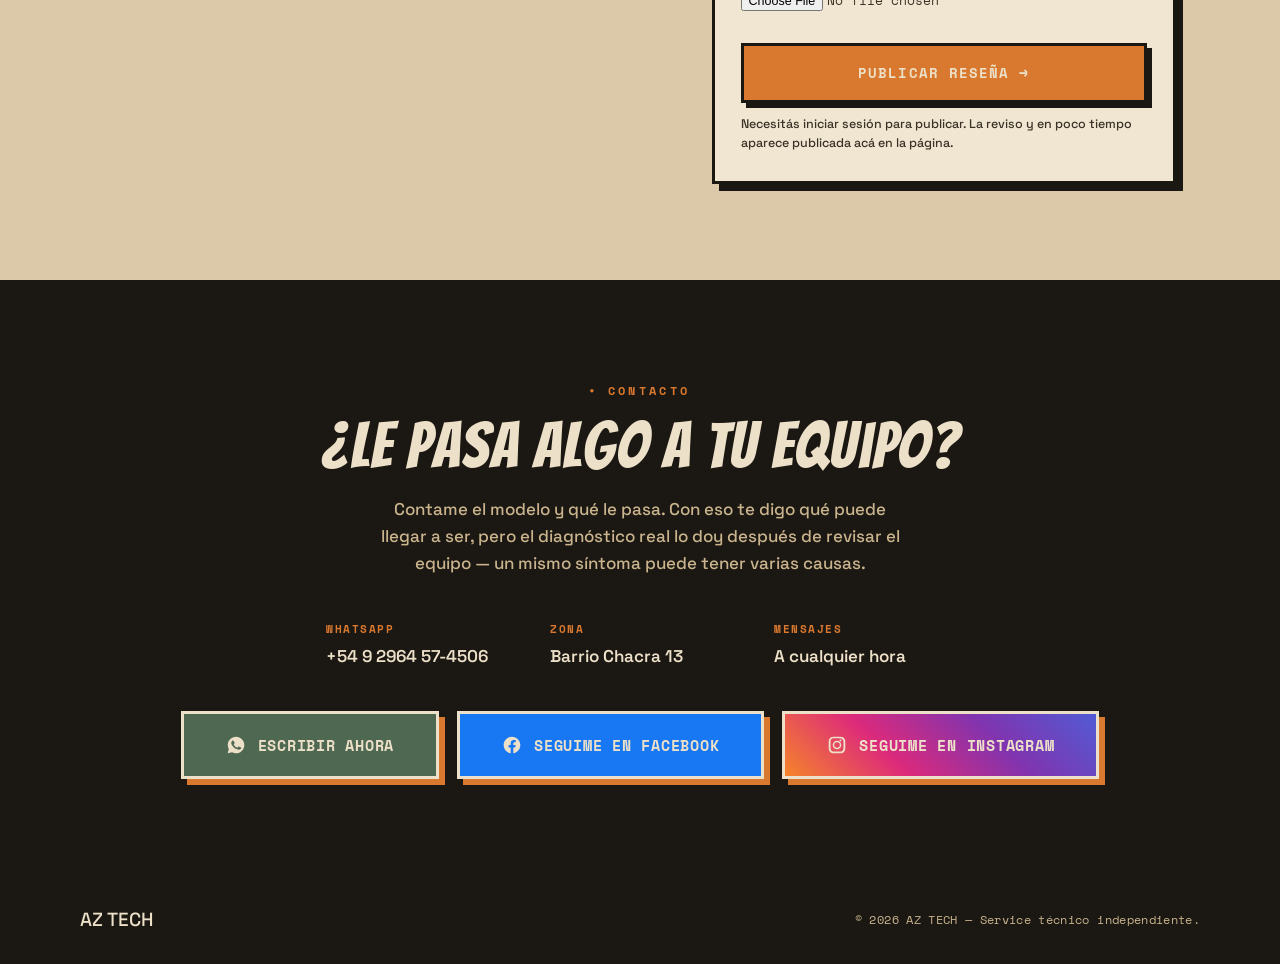
==== commit e9755e20: "Update index.html" ====
--- a/index.html
+++ b/index.html
@@ -167,73 +167,119 @@
     #intro-splash .intro-logo{ animation:none; opacity:1; }
   }
 
-  /* ---------- NAV ---------- */
+  /* ---------- NAV / ENCABEZADO ---------- */
   header{
     position:sticky; top:0; z-index:100;
     background:var(--cream);
     border-bottom:3px solid var(--ink);
   }
   nav{
-    max-width:1200px; margin:0 auto; padding:16px 24px;
-    display:grid; grid-template-columns:auto 1fr auto; align-items:center; gap:20px;
+    width:100%;
+    max-width:none;
+    margin:0;
+    padding:12px 10px;
+    display:grid;
+    grid-template-columns:auto minmax(0, 1fr) auto;
+    align-items:center;
+    gap:28px;
   }
   .brand{
-    font-family:'Bangers', cursive;
-    font-size:26px;
-    letter-spacing:0.04em;
-    color:var(--ink);
-    display:flex; align-items:center; gap:10px;
-  }
-  .brand .badge-dot{
-    width:16px; height:16px; border-radius:50%;
-    background:var(--orange);
-    border:2px solid var(--ink);
+    display:flex;
+    align-items:center;
+    justify-self:start;
+    min-width:0;
   }
   .brand-logo{
-    height:46px;
+    height:48px;
     width:auto;
+    max-width:160px;
     display:block;
     transition:transform .25s ease;
   }
-  .brand:hover .brand-logo{
-    transform:scale(1.08) rotate(-4deg);
-  }
-  .brand:active .brand-logo{
-    transform:scale(0.94) rotate(2deg);
+  .brand:hover .brand-logo{transform:scale(1.05);}
+  .brand:active .brand-logo{transform:scale(.96);}
+
+  /* El contenido principal queda centrado entre el logo y las redes */
+  .nav-center{
+    display:flex;
+    align-items:center;
+    justify-content:center;
+    gap:24px;
+    min-width:0;
   }
   .navlinks{
-    display:flex; gap:26px;
+    display:flex;
+    align-items:center;
     justify-content:center;
+    gap:clamp(12px, 1.6vw, 24px);
     font-family:'Space Mono', monospace;
     font-weight:700;
-    font-size:12px; letter-spacing:0.1em; text-transform:uppercase;
+    font-size:11px;
+    letter-spacing:.06em;
+    text-transform:uppercase;
     color:var(--ink-soft);
+    white-space:nowrap;
   }
   .navlinks a{transition:color .15s;}
   .navlinks a:hover{color:var(--orange);}
+  .auth-area{
+    display:flex;
+    align-items:center;
+    justify-content:center;
+    gap:8px;
+    flex-shrink:0;
+  }
   .nav-ctas{
-    display:flex; align-items:center; gap:10px; flex-wrap:wrap; justify-content:flex-end;
+    display:flex;
+    align-items:center;
+    justify-content:flex-end;
+    gap:8px;
+    flex-shrink:0;
   }
   .nav-cta{
     font-family:'Space Mono', monospace;
-    font-weight:700; font-size:12px; letter-spacing:0.06em; text-transform:uppercase;
-    padding:9px 18px;
+    font-weight:700;
+    font-size:11px;
+    letter-spacing:.04em;
+    text-transform:uppercase;
+    padding:9px 12px;
     background:var(--green);
     color:var(--cream-lt);
-    border:2.5px solid var(--ink);
+    border:2px solid var(--ink);
     box-shadow:3px 3px 0 var(--ink);
     transition:transform .12s, box-shadow .12s;
-    display:inline-flex; align-items:center; gap:7px;
+    display:inline-flex;
+    align-items:center;
+    justify-content:center;
+    gap:7px;
+    white-space:nowrap;
   }
   .nav-cta:hover{transform:translate(-2px,-2px); box-shadow:5px 5px 0 var(--ink);}
-  .nav-cta.fb{
-    background:var(--fb-blue);
-  }
-  .nav-cta.ig{
-    background:linear-gradient(45deg, #F58529, #DD2A7B, #8134AF, #515BD4);
-  }
-  @media (max-width:760px){ .navlinks{display:none;} }
-  @media (max-width:480px){ .nav-cta span.txt{display:none;} .nav-cta{padding:9px 12px;} }
+  .nav-cta.fb{background:var(--fb-blue);}
+  .nav-cta.ig{background:linear-gradient(45deg, #F58529, #DD2A7B, #8134AF, #515BD4);}
+
+  @media (max-width:1100px){
+    nav{gap:16px; padding:12px 10px;}
+    .nav-center{gap:14px;}
+    .navlinks{gap:12px; font-size:10px;}
+    .nav-cta{padding:8px 9px; font-size:10px;}
+  }
+  @media (max-width:900px){
+    nav{grid-template-columns:auto minmax(0, 1fr) auto; gap:12px; padding:10px 10px;}
+    .brand-logo{height:42px;}
+    .nav-center{flex-direction:column; gap:8px;}
+    .navlinks{gap:12px;}
+    .auth-area{gap:6px;}
+    .nav-cta{padding:7px 8px; font-size:9px;}
+  }
+  @media (max-width:650px){
+    nav{grid-template-columns:auto minmax(0, 1fr) auto; gap:12px; padding:10px 8px;}
+    .nav-center{display:none;}
+    .nav-ctas{justify-self:end; gap:7px;}
+    .nav-cta span.txt{display:none;}
+    .nav-cta{width:38px; height:38px; padding:8px; box-shadow:2px 2px 0 var(--ink);}
+    .nav-cta svg{width:16px; height:16px;}
+  }
 
   /* ---------- HERO ---------- */
   .hero{
@@ -903,20 +949,22 @@
 </div>
 
 <header>
-  <nav class="wrap">
+  <nav>
     <a class="brand" href="#" aria-label="Ir al inicio"><img src="logo.svg" class="brand-logo" alt="AZ TECH"></a>
-    <div class="navlinks">
-      <a href="#servicios">Servicios</a>
-      <a href="#detalle">En detalle</a>
-      <a href="#clientes">Clientes</a>
-      <a href="tienda.html">Tienda</a>
-      <a href="pedido.html">Pedir presupuesto</a>
-    </div>
-    <div class="nav-ctas">
+    <div class="nav-center">
+      <div class="navlinks">
+        <a href="#servicios">Servicios</a>
+        <a href="#detalle">En detalle</a>
+        <a href="#clientes">Clientes</a>
+        <a href="tienda.html">Tienda</a>
+        <a href="pedido.html">Pedir presupuesto</a>
+      </div>
       <div class="auth-area" id="auth-area">
         <button type="button" class="nav-cta" id="btn-login-nav">Iniciar sesión</button>
         <button type="button" class="nav-cta auth-register" id="btn-register-nav">Registrarse</button>
       </div>
+    </div>
+    <div class="nav-ctas">
       <a class="nav-cta" href="https://wa.me/5492964574506?text=Hola%20AZ%20TECH!%20Quiero%20consultar%20por%20un%20servicio." target="_blank" rel="noopener">
         <span class="txt">WhatsApp</span>
       </a>
